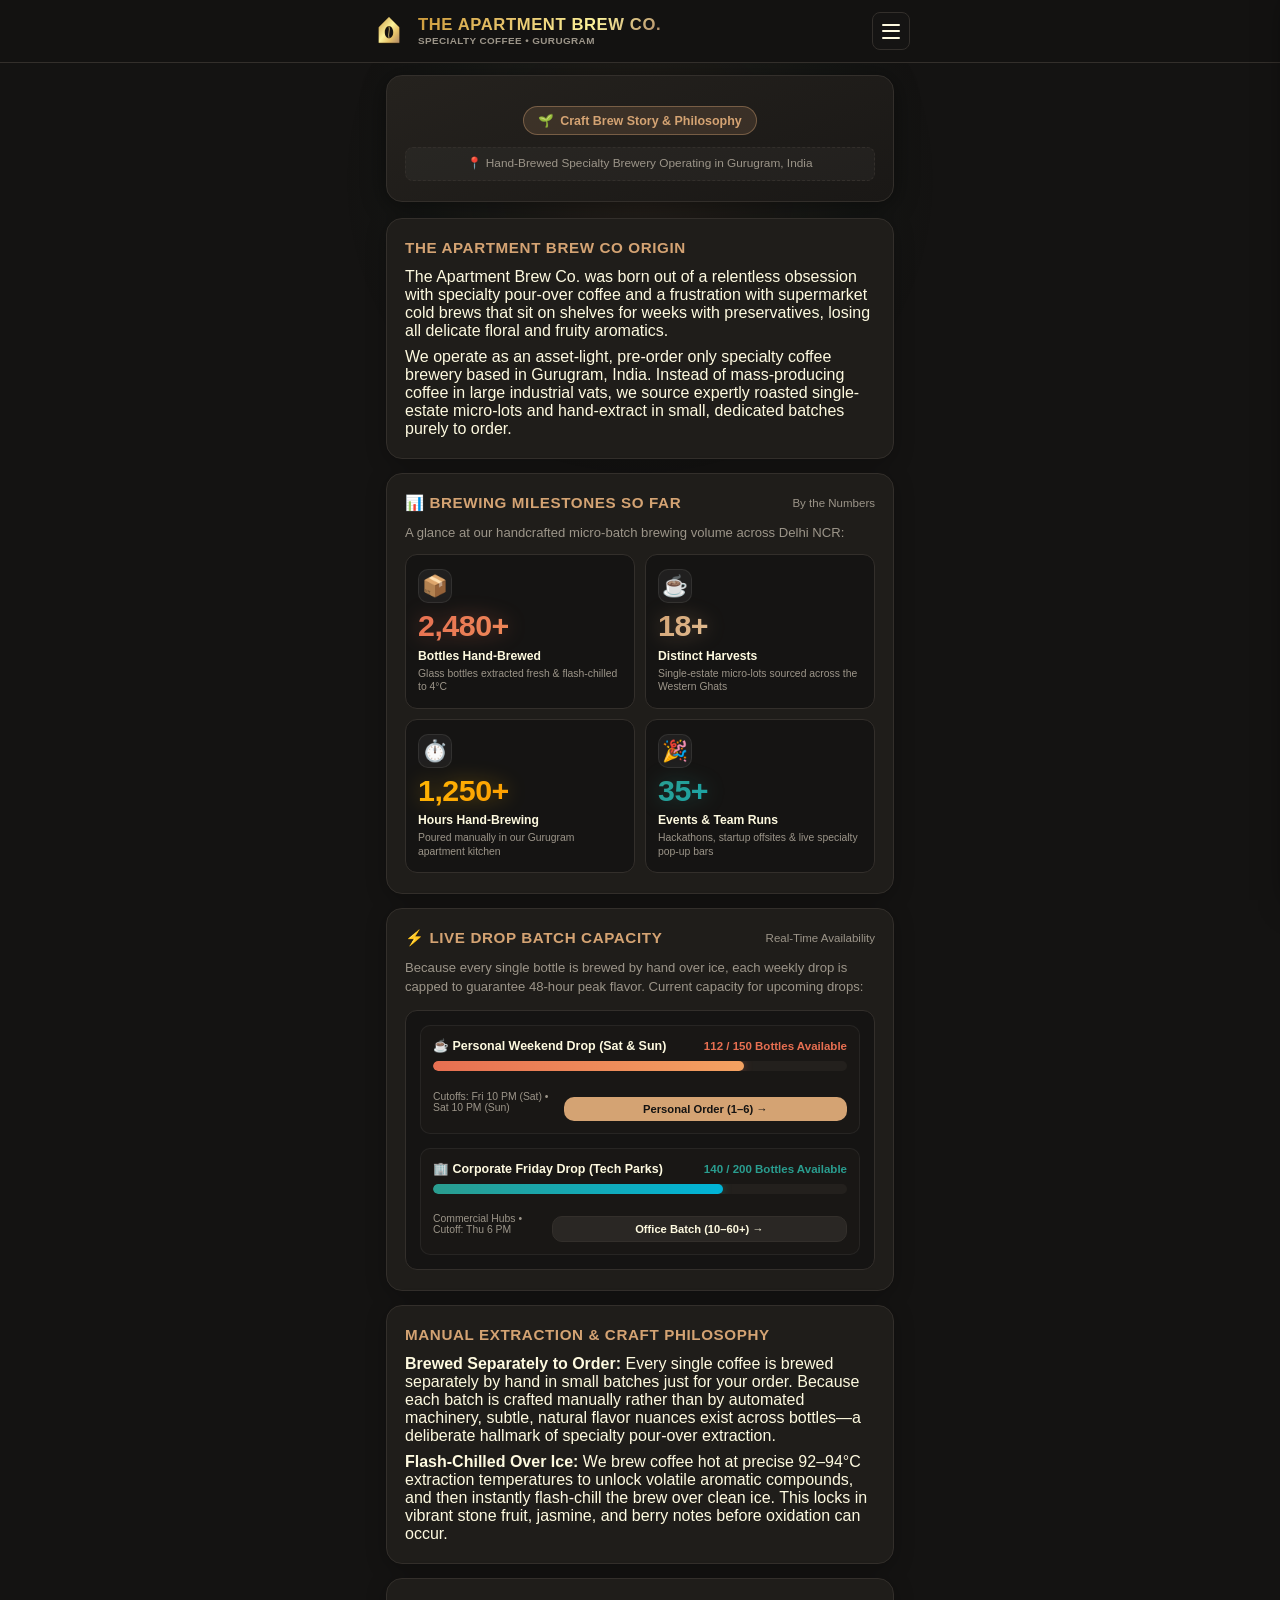
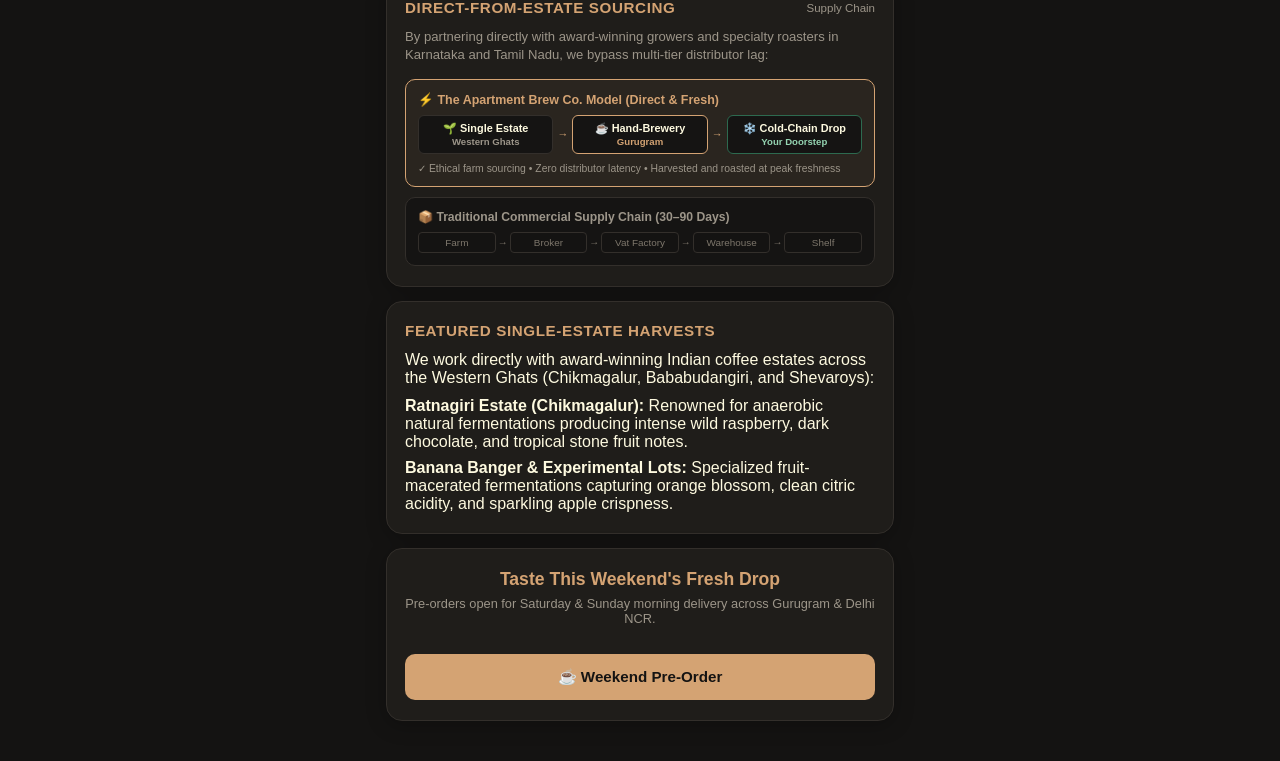
==== about.html @ b1d98b27 "improved navigation logo" ====
<!DOCTYPE html>
<html lang="en">
<head>
  <meta charset="UTF-8" />
  <meta http-equiv="Content-Type" content="text/html; charset=UTF-8" />
  <meta name="viewport" content="width=device-width, initial-scale=1.0, maximum-scale=1.0" />
  <title>The Apartment Brew Co. | Micro-Batch Flash-Chilled Specialty Coffee</title>
  <link rel="stylesheet" href="style.css" />
</head>
<head>
  <meta charset="UTF-8" />
  <meta http-equiv="Content-Type" content="text/html; charset=UTF-8" />
  <meta name="viewport" content="width=device-width, initial-scale=1.0, maximum-scale=1.0" />
  <title>The Apartment Brew Co. | Micro-Batch Flash-Chilled Specialty Coffee</title>
  <link rel="stylesheet" href="style.css" />

  <!-- Favicons & Mobile Touch Icons -->
  <link rel="icon" type="image/png" sizes="16x16" href="assets/favicon-16x16.png" />
  <link rel="apple-touch-icon" sizes="180x180" href="assets/apple-touch-icon-180x180.png" />
  <link rel="icon" type="image/png" sizes="192x192" href="assets/android-chrome-192x192.png" />

  <!-- Open Graph & Social Preview Tags -->
  <meta property="og:type" content="website" />
  <meta property="og:title" content="The Apartment Brew Co. | Micro-Batch Specialty Coffee" />
  <meta property="og:description" content="Micro-batch flash-chilled specialty coffee hand-brewed fresh to order in Gurugram." />
  <meta property="og:image" content="assets/tabc-social-banner-1500x500.png" />
  <meta name="twitter:card" content="summary_large_image" />
  <meta name="twitter:image" content="assets/tabc-social-banner-1500x500.png" />
</head>

<body data-page="INDEX">
  <!-- Sticky Top Header & Hamburger Navigation (Topmost Component) -->
  <header class="site-header-sticky">
  <div class="header-inner">
    <a href="/" class="nav-logo" aria-label="The Apartment Brew Co. Home">
      <div class="nav-logo-brand">
        <!-- Standalone Emblem SVG -->
        <img 
          src="assets/tabc-emblem-gold-transparent.svg" 
          alt="The Apartment Brew Co. Emblem" 
          class="nav-logo-icon" 
        />
        <!-- Crisp, High-Resolution DOM Typography -->
        <div class="nav-logo-titles">
          <span class="logo-text">The Apartment Brew Co.</span>
          <span class="logo-sub">Specialty Coffee &bull; Gurugram</span>
        </div>
      </div>
    </a>
    <button type="button" class="nav-hamburger-btn" id="navHamburgerBtn" aria-label="Toggle navigation menu" onclick="toggleNavDrawer()">
      <span class="hamburger-bar"></span>
      <span class="hamburger-bar"></span>
      <span class="hamburger-bar"></span>
    </button>
  </div>
</header>
      

  
  <!-- Navigation Drawer Backdrop & Overlay Menu -->
  <div class="nav-backdrop" id="navBackdrop" onclick="closeNavDrawer()"></div>
  <aside class="nav-drawer" id="navDrawer">
    <div class="drawer-header">
      <div style="display: flex; align-items: center; gap: 8px;">
        <img 
          src="assets/tabc-emblem-gold-transparent.svg" 
          alt="TABC Emblem" 
          style="width: 24px; height: 24px; object-fit: contain;" 
        />
        <span class="drawer-title">Navigation Menu</span>
      </div>
      <button type="button" class="drawer-close-btn" onclick="closeNavDrawer()" aria-label="Close menu">&times;</button>
    </div>
    <nav class="drawer-nav">
      <a href="/" class="drawer-link active" data-page-link="INDEX">Home</a>
      <a href="/orders" class="drawer-link" data-page-link="ORDERS">Order Batch</a>
      <a href="/flavor" class="drawer-link" data-page-link="FLAVOR">Flavor Matcher</a>
      <a href="/guide" class="drawer-link" data-page-link="GUIDE">Freshness Guide</a>
      <a href="/about" class="drawer-link" data-page-link="ABOUT">Story so far</a>
      <a href="/events" class="drawer-link" data-page-link="EVENTS">Event Runs</a>
      <a href="/track" class="drawer-link" data-page-link="TRACK">Inquiry/Order tracking</a>
    </nav>
    <div class="drawer-footer">
      <div class="drawer-footer-text">☕ Hand-Brewed Fresh to Order in Gurugram</div>
    </div>
  </aside>
  
  <div class="container">
    
    <!-- Branding Header -->
    <header class="header-card">
      <div class="drop-banner">
<span>🌱</span> Craft Brew Story &amp; Philosophy
      </div>
      <div class="geo-badge" style="margin-top: 12px;">
📍 Hand-Brewed Specialty Brewery Operating in Gurugram, India
      </div>
    </header>
  
    <!-- Story Content Sections -->
    <main class="story-content">
      <article class="section-card">
        <div class="section-title">
          <span>The Apartment Brew Co Origin</span>
        </div>
        <p class="story-p">
The Apartment Brew Co. was born out of a relentless obsession with specialty pour-over coffee and a frustration with supermarket cold brews that sit on shelves for weeks with preservatives, losing all delicate floral and fruity aromatics.
        </p>
        <p class="story-p" style="margin-top: 8px;">
We operate as an asset-light, pre-order only specialty coffee brewery based in Gurugram, India. Instead of mass-producing coffee in large industrial vats, we source expertly roasted single-estate micro-lots and hand-extract in small, dedicated batches purely to order.
        </p>
      </article>
  
      <!-- BIG BOLD BREWING STATS SHOWCASE -->
      <section class="section-card" style="margin-top: 14px;">
        <div class="section-title">
          <span>📊 Brewing Milestones So Far</span>
          <span class="section-subtitle">By the Numbers</span>
        </div>
        <p style="font-size: 0.82rem; color: var(--text-muted); margin-bottom: 12px; line-height: 1.4;">
          A glance at our handcrafted micro-batch brewing volume across Delhi NCR:
        </p>
        <div class="stats-showcase-grid">
          <!-- Stat 1: Total Bottles Brewed -->
          <div class="stat-showcase-card">
            <div class="stat-icon-badge">📦</div>
            <span class="stat-big-num grad-coral" id="statBottles">2,480+</span>
            <div class="stat-card-title">Bottles Hand-Brewed</div>
            <div class="stat-card-sub">Glass bottles extracted fresh &amp; flash-chilled to 4°C</div>
          </div>
          <!-- Stat 2: Different Coffees Brewed -->
          <div class="stat-showcase-card">
            <div class="stat-icon-badge">☕</div>
            <span class="stat-big-num grad-gold" id="statCoffees">18+</span>
            <div class="stat-card-title">Distinct Harvests</div>
            <div class="stat-card-sub">Single-estate micro-lots sourced across the Western Ghats</div>
          </div>
          <!-- Stat 3: Hours Spent Brewing in the Apartment -->
          <div class="stat-showcase-card">
            <div class="stat-icon-badge">⏱️</div>
            <span class="stat-big-num grad-amber" id="statHours">1,250+</span>
            <div class="stat-card-title">Hours Hand-Brewing</div>
            <div class="stat-card-sub">Poured manually in our Gurugram apartment kitchen</div>
          </div>
          <!-- Stat 4: Events Served -->
          <div class="stat-showcase-card">
            <div class="stat-icon-badge">🎉</div>
            <span class="stat-big-num grad-teal" id="statEvents">35+</span>
            <div class="stat-card-title">Events &amp; Team Runs</div>
            <div class="stat-card-sub">Hackathons, startup offsites &amp; live specialty pop-up bars</div>
          </div>
        </div>
      </section>
      <!-- LIVE CAPACITY DASHBOARD (Personal + Corporate) -->
      <section class="section-card" style="margin-top: 14px;">
        <div class="section-title">
          <span>⚡ Live Drop Batch Capacity</span>
          <span class="section-subtitle">Real-Time Availability</span>
        </div>
        <p style="font-size: 0.82rem; color: var(--text-muted); margin-bottom: 14px; line-height: 1.4;">
          Because every single bottle is brewed by hand over ice, each weekly drop is capped to guarantee 48-hour peak flavor. Current capacity for upcoming drops:
        </p>
        <div class="capacity-dashboard-card">
          <!-- Capacity Stream 1: Personal Weekend Drop -->
          <div class="capacity-stream-box">
            <div class="capacity-stream-header">
              <span>☕ Personal Weekend Drop (Sat &amp; Sun)</span>
              <span id="aboutB2cCapText" style="color: #e76f51; font-weight: 800; font-size: 0.72rem;">112 / 150 Bottles Available</span>
            </div>
            <div style="height: 10px; background: #23201d; border-radius: 5px; overflow: hidden; position: relative;">
              <div id="aboutB2cBar" style="height: 100%; width: 75%; background: linear-gradient(90deg, #e76f51 0%, #f4a261 100%); border-radius: 5px; box-shadow: 0 0 10px rgba(231, 111, 81, 0.4); transition: width 0.6s ease;"></div>
            </div>
            <div style="display: flex; justify-content: space-between; align-items: center; margin-top: 4px;">
              <span style="font-size: 0.65rem; color: var(--text-muted);">Cutoffs: Fri 10 PM (Sat) &bull; Sat 10 PM (Sun)</span>
              <a href="/personal" class="btn btn-pay" style="padding: 6px 10px; font-size: 0.7rem; text-decoration: none; display: inline-flex; align-items: center; gap: 4px;">
                <span>Personal Order (1–6) &rarr;</span>
              </a>
            </div>
          </div>
          <!-- Capacity Stream 2: Corporate Friday Drop -->
          <div class="capacity-stream-box">
            <div class="capacity-stream-header">
              <span>🏢 Corporate Friday Drop (Tech Parks)</span>
              <span id="aboutB2bCapText" style="color: #2a9d8f; font-weight: 800; font-size: 0.72rem;">140 / 200 Bottles Available</span>
            </div>
            <div style="height: 10px; background: #23201d; border-radius: 5px; overflow: hidden; position: relative;">
              <div id="aboutB2bBar" style="height: 100%; width: 70%; background: linear-gradient(90deg, #2a9d8f 0%, #00b4d8 100%); border-radius: 5px; box-shadow: 0 0 10px rgba(42, 157, 143, 0.4); transition: width 0.6s ease;"></div>
            </div>
            <div style="display: flex; justify-content: space-between; align-items: center; margin-top: 4px;">
              <span style="font-size: 0.65rem; color: var(--text-muted);">Commercial Hubs &bull; Cutoff: Thu 6 PM</span>
              <a href="/corporate" class="btn btn-secondary" style="padding: 6px 10px; font-size: 0.7rem; text-decoration: none; display: inline-flex; align-items: center; gap: 4px;">
                <span>Office Batch (10–60+) &rarr;</span>
              </a>
            </div>
          </div>
        </div>
      </section>
      <article class="section-card" style="margin-top: 14px;">
        <div class="section-title">
          <span>Manual Extraction &amp; Craft Philosophy</span>
        </div>
        <p class="story-p">
          <strong>Brewed Separately to Order:</strong> Every single coffee is brewed separately by hand in small batches just for your order. Because each batch is crafted manually rather than by automated machinery, subtle, natural flavor nuances exist across bottles—a deliberate hallmark of specialty pour-over extraction.
        </p>
        <p class="story-p" style="margin-top: 8px;">
<strong>Flash-Chilled Over Ice:</strong> We brew coffee hot at precise 92&ndash;94&deg;C extraction temperatures to unlock volatile aromatic compounds, and then instantly flash-chill the brew over clean ice. This locks in vibrant stone fruit, jasmine, and berry notes before oxidation can occur.
        </p>
      </article>
  
      <!-- FARM DIRECT VALUE &amp; SOURCING INFOGRAPHIC -->
      <section class="section-card" style="margin-top: 14px;">
        <div class="section-title">
          <span>Direct-from-Estate Sourcing</span>
          <span class="section-subtitle">Supply Chain</span>
        </div>
        <p style="font-size: 0.82rem; color: var(--text-muted); margin-bottom: 14px; line-height: 1.4;">
By partnering directly with award-winning growers and specialty roasters in Karnataka and Tamil Nadu, we bypass multi-tier distributor lag:
        </p>
        <!-- Visual Flow Comparison -->
        <div style="display: flex; flex-direction: column; gap: 10px;">
          <!-- Apartment Brew Co Direct Flow -->
          <div style="background: rgba(212, 163, 115, 0.06); border: 1.5px solid var(--accent); border-radius: 10px; padding: 12px;">
            <div style="font-size: 0.78rem; font-weight: 800; color: var(--accent); margin-bottom: 8px;">
⚡ The Apartment Brew Co. Model (Direct &amp; Fresh)
            </div>
            <div style="display: flex; align-items: center; justify-content: space-between; font-size: 0.68rem; font-weight: 700; color: var(--text); text-align: center;">
              <div style="background: var(--card-inner); border: 1px solid var(--card-border); padding: 6px 8px; border-radius: 6px; flex: 1;">
                🌱 Single Estate<br /><span style="color:var(--text-muted); font-size: 0.6rem;">Western Ghats</span>
              </div>
<div style="color: var(--accent); padding: 0 4px;">&rarr;</div>
              <div style="background: var(--card-inner); border: 1px solid var(--accent); padding: 6px 8px; border-radius: 6px; flex: 1;">
☕ Hand-Brewery<br /><span style="color:var(--accent); font-size: 0.6rem;">Gurugram</span>
              </div>
<div style="color: var(--accent); padding: 0 4px;">&rarr;</div>
              <div style="background: var(--card-inner); border: 1px solid var(--success); padding: 6px 8px; border-radius: 6px; flex: 1;">
                ❄️ Cold-Chain Drop<br /><span style="color:var(--success-light); font-size: 0.6rem;">Your Doorstep</span>
              </div>
            </div>
            <div style="font-size: 0.65rem; color: var(--text-muted); margin-top: 8px;">
✓ Ethical farm sourcing &bull; Zero distributor latency &bull; Harvested and roasted at peak freshness
            </div>
          </div>
          <!-- Traditional Commercial Flow -->
          <div style="background: var(--card-inner); border: 1px solid var(--card-border); border-radius: 10px; padding: 12px;">
            <div style="font-size: 0.76rem; font-weight: 700; color: var(--text-muted); margin-bottom: 8px;">
              📦 Traditional Commercial Supply Chain (30–90 Days)
            </div>
            <div style="display: flex; align-items: center; justify-content: space-between; font-size: 0.62rem; color: var(--text-dim); text-align: center;">
              <div style="background: #141312; border: 1px solid var(--card-border); padding: 4px; border-radius: 4px; flex: 1;">Farm</div>
<div style="padding: 0 2px;">&rarr;</div>
<div style="background: #141312; border: 1px solid var(--card-border); padding: 4px; border-radius: 4px; flex: 1;">Broker</div>
<div style="padding: 0 2px;">&rarr;</div>
              <div style="background: #141312; border: 1px solid var(--card-border); padding: 4px; border-radius: 4px; flex: 1;">Vat Factory</div>
<div style="padding: 0 2px;">&rarr;</div>
              <div style="background: #141312; border: 1px solid var(--card-border); padding: 4px; border-radius: 4px; flex: 1;">Warehouse</div>
<div style="padding: 0 2px;">&rarr;</div>
              <div style="background: #141312; border: 1px solid var(--card-border); padding: 4px; border-radius: 4px; flex: 1;">Shelf</div>
            </div>
          </div>
        </div>
      </section>
  
      <article class="section-card" style="margin-top: 14px;">
        <div class="section-title">
          <span>Featured Single-Estate Harvests</span>
        </div>
        <p class="story-p">
          We work directly with award-winning Indian coffee estates across the Western Ghats (Chikmagalur, Bababudangiri, and Shevaroys):
        </p>
        <div class="story-feature-list" style="margin-top: 10px;">
          <div class="feature-item">
            <strong>Ratnagiri Estate (Chikmagalur):</strong> Renowned for anaerobic natural fermentations producing intense wild raspberry, dark chocolate, and tropical stone fruit notes.
          </div>
          <div class="feature-item" style="margin-top: 8px;">
            <strong>Banana Banger &amp; Experimental Lots:</strong> Specialized fruit-macerated fermentations capturing orange blossom, clean citric acidity, and sparkling apple crispness.
          </div>
        </div>
      </article>
  
      <!-- CTA to Order -->
      <section class="section-card" style="margin-top: 14px; text-align: center;">
        <h3 style="font-size: 1.1rem; color: var(--accent); margin-bottom: 6px;">Taste This Weekend's Fresh Drop</h3>
        <p style="font-size: 0.8rem; color: var(--text-muted); margin-bottom: 14px;">Pre-orders open for Saturday &amp; Sunday morning delivery across Gurugram &amp; Delhi NCR.</p>
        <a href="/orders" class="btn btn-pay" style="text-decoration: none; display: inline-block;">
          <span>☕ Weekend Pre-Order</span>
        </a>
      </section>
    </main>
  
  </div>
  
  <script src="app.js"></script>
</body>
</html>
---- style.css ----
/* ==================================================================== */
/* THE APARTMENT BREW CO. — COMPREHENSIVE DESIGN SYSTEM & STYLESHEET    */
/* ==================================================================== */
  
:root {
  --bg: #141312;
  --bg-elevated: #1a1816;
  --card-bg: #1f1d1a;
  --card-inner: #151413;
  --card-border: #332f2b;
  --card-border-glow: rgba(212, 163, 115, 0.3);
  --accent: #d4a373;
  --accent-hover: #b08968;
  --accent-light: rgba(212, 163, 115, 0.15);
  --accent-glow: rgba(212, 163, 115, 0.4);
  --text: #fefae0;
  --text-muted: #9c9589;
  --text-dim: #7d766b;
  --whatsapp: #25d366;
  --whatsapp-hover: #1ebc57;
  --success: #2d6a4f;
  --success-light: #95d5b2;
  --error: #e63946;
  --error-light: #ff8fa3;
  --info-blue: #90e0ef;
  --badge-bg: rgba(144, 224, 239, 0.1);
  --gradient-gold: linear-gradient(135deg, #d4a373 0%, #faedcd 50%, #b08968 100%);
  --gradient-glow: radial-gradient(circle at 50% 0%, rgba(212, 163, 115, 0.18) 0%, transparent 70%);
}
  
* {
  box-sizing: border-box;
  margin: 0;
  padding: 0;
  font-family: -apple-system, BlinkMacSystemFont, "Segoe UI", Roboto, Oxygen, Ubuntu, Cantarell, sans-serif;
  -webkit-tap-highlight-color: transparent;
}
  
body {
  background-color: var(--bg);
  color: var(--text);
  padding: 0 0 40px 0;
  display: flex;
  flex-direction: column;
  align-items: center;
  min-height: 100vh;
  width: 100%;
  overflow-x: hidden;
  position: relative;
}
  
/* Subtle Animated Ambient Background Orbs */
body::before {
  content: '';
  position: fixed;
  top: -120px;
  left: 50%;
  transform: translateX(-50%);
  width: 600px;
  height: 600px;
  background: radial-gradient(circle, rgba(212, 163, 115, 0.09) 0%, rgba(45, 106, 79, 0.04) 50%, transparent 70%);
  border-radius: 50%;
  pointer-events: none;
  z-index: 0;
  animation: ambientFloat 14s ease-in-out infinite alternate;
}
  
@keyframes ambientFloat {
  0% { transform: translateX(-50%) translateY(0) scale(1); opacity: 0.8; }
  50% { transform: translateX(-45%) translateY(40px) scale(1.1); opacity: 1; }
  100% { transform: translateX(-55%) translateY(-20px) scale(0.95); opacity: 0.85; }
}
  
.container {
  width: 100%;
  max-width: 540px;
  margin: 0 auto;
  padding: 0 16px;
  display: flex;
  flex-direction: column;
  gap: 16px;
  position: relative;
  z-index: 1;
}
  
/* ==================================================================== */
/* Sticky Top Header & Animated Hamburger Navigation                   */
/* ==================================================================== */
  
.site-header-sticky {
  position: sticky;
  top: 0;
  left: 0;
  right: 0;
  width: 100%;
  background: rgba(20, 19, 18, 0.94);
  backdrop-filter: blur(16px);
  -webkit-backdrop-filter: blur(16px);
  border-bottom: 1px solid var(--card-border);
  z-index: 1000;
  padding: 12px 18px;
  margin-bottom: 12px;
  display: block;
}
  
.header-inner {
  max-width: 540px;
  margin: 0 auto;
  display: flex;
  align-items: center;
  justify-content: space-between;
  width: 100%;
}
  
.nav-logo {
  text-decoration: none;
  display: flex;
  flex-direction: column;
}
  
.logo-text {
  font-size: 1.08rem;
  font-weight: 800;
  color: var(--accent);
  letter-spacing: 0.6px;
  text-transform: uppercase;
}
  
.logo-sub {
  font-size: 0.64rem;
  color: var(--text-muted);
  letter-spacing: 0.2px;
}
  
.nav-hamburger-btn {
  background: var(--card-inner);
  border: 1px solid var(--card-border);
  border-radius: 8px;
  width: 38px;
  height: 38px;
  display: flex;
  flex-direction: column;
  align-items: center;
  justify-content: center;
  gap: 4.5px;
  cursor: pointer;
  padding: 0;
  transition: all 0.2s ease;
}
  
.nav-hamburger-btn:hover {
  border-color: var(--accent);
  background: rgba(212, 163, 115, 0.12);
  transform: scale(1.04);
}
  
.hamburger-bar {
  width: 18px;
  height: 2px;
  background-color: var(--text);
  border-radius: 2px;
  transition: transform 0.3s ease, opacity 0.2s ease;
}
  
.nav-hamburger-btn.is-open .hamburger-bar:nth-child(1) {
  transform: translateY(6.5px) rotate(45deg);
}
  
.nav-hamburger-btn.is-open .hamburger-bar:nth-child(2) {
  opacity: 0;
}
  
.nav-hamburger-btn.is-open .hamburger-bar:nth-child(3) {
  transform: translateY(-6.5px) rotate(-45deg);
}

/* Navigation Brand Container */
.nav-logo {
  text-decoration: none;
  display: flex;
  align-items: center;
}

.nav-logo-brand {
  display: flex;
  align-items: center;
  gap: 10px;
}

/* Standalone Emblem Icon */
.nav-logo-icon {
  width: 38px;
  height: 38px;
  object-fit: contain;
  flex-shrink: 0;
  transition: transform 0.2s ease;
}

.nav-logo:hover .nav-logo-icon {
  transform: scale(1.05);
}

/* Titles Wrapper */
.nav-logo-titles {
  display: flex;
  flex-direction: column;
  justify-content: center;
}

/* Brand Wordmark (Primary Title) */
.logo-text {
  font-family: var(--tabc-font-display, 'Syne', 'Montserrat', -apple-system, sans-serif);
  font-size: 1.04rem;
  font-weight: 800;
  letter-spacing: 0.6px;
  text-transform: uppercase;
  line-height: 1.15;
  /* Brushed Gold Metallic Text Gradient */
  background: linear-gradient(135deg, #cd9a3a 0%, #e5c068 35%, #fcf29b 70%, #b08968 100%);
  -webkit-background-clip: text;
  -webkit-text-fill-color: transparent;
}

/* Sub-Descriptor */
.logo-sub {
  font-family: var(--tabc-font-sans, 'Inter', -apple-system, sans-serif);
  font-size: 0.62rem;
  font-weight: 600;
  color: var(--text-muted, #9c9589);
  letter-spacing: 0.4px;
  text-transform: uppercase;
  line-height: 1.2;
}

  
/* Navigation Drawer & Backdrop */
.nav-backdrop {
  position: fixed;
  top: 0;
  left: 0;
  width: 100vw;
  height: 100vh;
  background: rgba(0, 0, 0, 0.7);
  backdrop-filter: blur(6px);
  -webkit-backdrop-filter: blur(6px);
  z-index: 1100;
  opacity: 0;
  visibility: hidden;
  transition: opacity 0.3s ease, visibility 0.3s ease;
}
  
.nav-backdrop.open {
  opacity: 1;
  visibility: visible;
}
  
.nav-drawer {
  position: fixed;
  top: 0;
  right: -320px;
  width: 300px;
  max-width: 85vw;
  height: 100vh;
  background: #191715;
  border-left: 1px solid var(--card-border);
  z-index: 1200;
  display: flex;
  flex-direction: column;
  justify-content: space-between;
  padding: 20px 16px;
  box-shadow: -6px 0 30px rgba(0, 0, 0, 0.75);
  transition: right 0.35s cubic-bezier(0.4, 0, 0.2, 1);
  overflow-y: auto;
}
  
.nav-drawer.open {
  right: 0;
}
  
.drawer-header {
  display: flex;
  align-items: center;
  justify-content: space-between;
  border-bottom: 1px solid var(--card-border);
  padding-bottom: 12px;
  margin-bottom: 14px;
}
  
.drawer-title {
  font-size: 0.86rem;
  font-weight: 800;
  color: var(--accent);
  text-transform: uppercase;
  letter-spacing: 0.6px;
}
  
.drawer-close-btn {
  background: transparent;
  border: none;
  color: var(--text-muted);
  font-size: 1.5rem;
  line-height: 1;
  cursor: pointer;
  padding: 0 4px;
  transition: color 0.2s ease;
}
  
.drawer-close-btn:hover {
  color: var(--text);
}
  
.drawer-nav {
  display: flex;
  flex-direction: column;
  gap: 8px;
  flex: 1;
}
  
.drawer-link {
  display: flex;
  align-items: center;
  gap: 10px;
  padding: 12px 14px;
  font-size: 0.86rem;
  font-weight: 600;
  color: #dfd8c8;
  text-decoration: none;
  background: var(--card-inner);
  border: 1px solid var(--card-border);
  border-radius: 8px;
  transition: all 0.2s ease;
}
  
.drawer-link:hover {
  border-color: var(--accent);
  color: var(--text);
  background: rgba(212, 163, 115, 0.08);
  transform: translateX(4px);
}
  
.drawer-link.active {
  background: rgba(212, 163, 115, 0.15);
  border-color: var(--accent);
  color: var(--accent);
  font-weight: 800;
  box-shadow: 0 2px 10px rgba(0, 0, 0, 0.3);
}
  
.drawer-footer {
  border-top: 1px solid var(--card-border);
  padding-top: 14px;
  margin-top: 14px;
  text-align: center;
}
  
.drawer-footer-text {
  font-size: 0.72rem;
  color: var(--text-muted);
  line-height: 1.35;
}
  
/* ==================================================================== */
/* Cards & Core Structure                                              */
/* ==================================================================== */
  
.header-card {
  background: linear-gradient(160deg, #25221e 0%, #1a1816 100%);
  border: 1px solid var(--card-border);
  border-radius: 16px;
  padding: 20px 18px;
  text-align: center;
  box-shadow: 0 4px 25px rgba(0,0,0,0.45);
  position: relative;
  overflow: hidden;
}
  
.section-card {
  background: var(--card-bg);
  border: 1px solid var(--card-border);
  border-radius: 16px;
  padding: 20px 18px;
  box-shadow: 0 4px 20px rgba(0,0,0,0.25);
  position: relative;
}
  
.section-title {
  font-size: 0.95rem;
  font-weight: 800;
  color: var(--accent);
  margin-bottom: 12px;
  text-transform: uppercase;
  letter-spacing: 0.6px;
  display: flex;
  justify-content: space-between;
  align-items: center;
}
  
.section-subtitle {
  font-size: 0.72rem;
  color: var(--text-muted);
  font-weight: 500;
  text-transform: none;
  letter-spacing: 0;
}
  
/* ==================================================================== */
/* HERO SECTION: Streamlined Clean Design                               */
/* ==================================================================== */
  
.hero-visual-card {
  background: linear-gradient(175deg, #28241f 0%, #181614 100%);
  border: 1px solid rgba(212, 163, 115, 0.28);
  border-radius: 18px;
  padding: 24px 18px 20px;
  text-align: center;
  box-shadow: 0 8px 32px rgba(0, 0, 0, 0.5), inset 0 1px 0 rgba(255, 255, 255, 0.08);
  position: relative;
  overflow: hidden;
}
  
.hero-visual-card::after {
  content: '';
  position: absolute;
  top: 0;
  left: 0;
  right: 0;
  height: 1px;
  background: linear-gradient(90deg, transparent, var(--accent), transparent);
}
  
.hero-tag-badge {
  display: inline-flex;
  align-items: center;
  gap: 6px;
  background: rgba(212, 163, 115, 0.12);
  border: 1px solid rgba(212, 163, 115, 0.35);
  color: var(--accent);
  font-size: 0.74rem;
  font-weight: 800;
  padding: 5px 12px;
  border-radius: 20px;
  text-transform: uppercase;
  letter-spacing: 0.6px;
  margin-bottom: 14px;
}
  
.hero-main-title {
  font-size: 1.55rem;
  font-weight: 900;
  line-height: 1.25;
  color: var(--text);
  margin-bottom: 10px;
  letter-spacing: -0.2px;
}
  
.hero-gradient-text {
  background-clip: text;
  background: var(--gradient-gold);
  -webkit-background-clip: text;
  -webkit-text-fill-color: transparent;
  display: inline-block;
}
  
.hero-lead-text {
  font-size: 0.85rem;
  color: #dfd8c8;
  line-height: 1.5;
  max-width: 440px;
  margin: 0 auto 18px;
}
  
/* Dual Primary CTA Cluster */
.hero-cta-cluster {
  display: flex;
  flex-direction: column;
  gap: 10px;
  width: 100%;
  margin-top: 6px;
}
  
.btn-hero-primary {
  background: var(--gradient-gold);
  color: #141312;
  font-size: 0.96rem;
  font-weight: 800;
  padding: 14px 18px;
  border-radius: 12px;
  text-decoration: none;
  display: flex;
  align-items: center;
  justify-content: center;
  gap: 8px;
  box-shadow: 0 4px 20px rgba(212, 163, 115, 0.35);
  transition: all 0.25s ease;
  border: none;
  cursor: pointer;
}
  
.btn-hero-primary:hover {
  transform: translateY(-2px);
  box-shadow: 0 6px 26px rgba(212, 163, 115, 0.5);
  filter: brightness(1.05);
}
  
.btn-hero-secondary {
  background: rgba(255, 255, 255, 0.05);
  color: var(--text);
  border: 1px solid var(--card-border);
  font-size: 0.88rem;
  font-weight: 700;
  padding: 12px 18px;
  border-radius: 12px;
  text-decoration: none;
  display: flex;
  align-items: center;
  justify-content: center;
  gap: 8px;
  transition: all 0.2s ease;
}
  
.btn-hero-secondary:hover {
  border-color: var(--accent);
  background: rgba(212, 163, 115, 0.08);
  color: var(--accent);
  transform: translateY(-1px);
}
  
/* Value Highlights Grid */
.hero-stats-row {
  display: grid;
  grid-template-columns: repeat(4, 1fr);
  gap: 6px;
  margin-top: 16px;
  padding-top: 14px;
  border-top: 1px dashed rgba(255, 255, 255, 0.08);
}
  
.stat-box {
  display: flex;
  flex-direction: column;
  align-items: center;
  text-align: center;
  padding: 6px 2px;
}
  
.stat-icon {
  font-size: 1.15rem;
  margin-bottom: 2px;
}
  
.stat-label {
  font-size: 0.65rem;
  font-weight: 700;
  color: var(--text-muted);
  line-height: 1.25;
}

/* ==================================================================== */
/* SENSORY EXTRACTION BOLD REDESIGN STYLES                              */
/* ==================================================================== */
.sensory-legend-bar {
  display: flex;
  justify-content: space-between;
  background: var(--card-inner);
  border: 1px solid var(--card-border);
  border-radius: 10px;
  padding: 10px 14px;
  margin-bottom: 14px;
  flex-wrap: wrap;
  gap: 8px;
}
.chart-legend-item {
  display: flex;
  align-items: center;
  gap: 6px;
  font-size: 0.72rem;
  color: var(--text-muted);
  font-weight: 600;
}

.legend-dot {
  width: 8px;
  height: 8px;
  border-radius: 50%;
}

.legend-dot.dot-flash {
  background: var(--accent);
  box-shadow: 0 0 6px var(--accent);
}

.legend-dot.dot-cold {
  background: #55504a;
}

.sensory-grid-cards {
  display: grid;
  grid-template-columns: 1fr 1fr;
  gap: 12px;
}

@media (max-width: 460px) {
  .sensory-grid-cards {
    grid-template-columns: 1fr;
  }
}

.sensory-stat-card {
  background: var(--card-inner);
  border: 1.5px solid var(--card-border);
  border-radius: 14px;
  padding: 16px 14px;
  display: flex;
  flex-direction: column;
  gap: 8px;
  position: relative;
  overflow: hidden;
  transition: all 0.25s ease;
}

.sensory-stat-card:hover {
  transform: translateY(-2px);
  box-shadow: 0 6px 20px rgba(0, 0, 0, 0.4);
}

.sensory-stat-card.card-aroma {
  border-color: rgba(246, 145, 179, 0.25);
  background: linear-gradient(170deg, rgba(246, 145, 179, 0.06) 0%, rgba(31, 29, 26, 0.95) 100%);
}
.sensory-stat-card.card-aroma:hover {
  border-color: #f691b3;
  box-shadow: 0 4px 20px rgba(246, 145, 179, 0.15);
}

.sensory-stat-card.card-acidity {
  border-color: rgba(244, 162, 97, 0.25);
  background: linear-gradient(170deg, rgba(244, 162, 97, 0.06) 0%, rgba(31, 29, 26, 0.95) 100%);
}
.sensory-stat-card.card-acidity:hover {
  border-color: #f4a261;
  box-shadow: 0 4px 20px rgba(244, 162, 97, 0.15);
}

.sensory-stat-card.card-sweetness {
  border-color: rgba(212, 163, 115, 0.25);
  background: linear-gradient(170deg, rgba(212, 163, 115, 0.06) 0%, rgba(31, 29, 26, 0.95) 100%);
}
.sensory-stat-card.card-sweetness:hover {
  border-color: #d4a373;
  box-shadow: 0 4px 20px rgba(212, 163, 115, 0.15);
}

.sensory-stat-card.card-clarity {
  border-color: rgba(144, 224, 239, 0.25);
  background: linear-gradient(170deg, rgba(144, 224, 239, 0.06) 0%, rgba(31, 29, 26, 0.95) 100%);
}
.sensory-stat-card.card-clarity:hover {
  border-color: #90e0ef;
  box-shadow: 0 4px 20px rgba(144, 224, 239, 0.15);
}

.stat-card-top {
  display: flex;
  justify-content: space-between;
  align-items: center;
}

.stat-icon-badge {
  font-size: 1.25rem;
  width: 34px;
  height: 34px;
  border-radius: 10px;
  background: rgba(255, 255, 255, 0.05);
  display: flex;
  align-items: center;
  justify-content: center;
  border: 1px solid rgba(255, 255, 255, 0.08);
}

.stat-huge-multiplier {
  font-size: 1.85rem;
  font-weight: 900;
  letter-spacing: -0.5px;
  line-height: 1;
}

.text-gradient-berry {
  background-clip: text;
  background: linear-gradient(135deg, #ff8fa3 0%, #f691b3 50%, #c97bb7 100%);
  -webkit-background-clip: text;
  -webkit-text-fill-color: transparent;
  filter: drop-shadow(0 0 8px rgba(246, 145, 179, 0.35));
}

.text-gradient-citrus {
  background-clip: text;
  background: linear-gradient(135deg, #ffd166 0%, #f4a261 60%, #e76f51 100%);
  -webkit-background-clip: text;
  -webkit-text-fill-color: transparent;
  filter: drop-shadow(0 0 8px rgba(244, 162, 97, 0.35));
}

.text-gradient-amber {
  background-clip: text;
  background: linear-gradient(135deg, #faedcd 0%, #d4a373 50%, #b08968 100%);
  -webkit-background-clip: text;
  -webkit-text-fill-color: transparent;
  filter: drop-shadow(0 0 8px rgba(212, 163, 115, 0.35));
}

.text-gradient-cyan {
  background-clip: text;
  background: linear-gradient(135deg, #caf0f8 0%, #90e0ef 50%, #00b4d8 100%);
  -webkit-background-clip: text;
  -webkit-text-fill-color: transparent;
  filter: drop-shadow(0 0 8px rgba(144, 224, 239, 0.35));
}

.stat-card-label {
  font-size: 0.86rem;
  font-weight: 800;
  color: var(--text);
  margin-top: 2px;
  line-height: 1.25;
}

.stat-card-desc {
  font-size: 0.7rem;
  color: var(--text-muted);
  line-height: 1.35;
  margin-bottom: 4px;
}

.stat-mini-bar-track {
  height: 12px;
  background: #141312;
  border: 1px solid rgba(255, 255, 255, 0.06);
  border-radius: 6px;
  overflow: hidden;
  display: flex;
  flex-direction: column;
  justify-content: center;
  padding: 0 2px;
}

.stat-bar-flash {
  height: 4px;
  border-radius: 2px;
  margin-bottom: 2px;
}

.bg-gradient-berry { background: linear-gradient(90deg, #ff8fa3, #f691b3); box-shadow: 0 0 6px rgba(246, 145, 179, 0.5); }
.bg-gradient-citrus { background: linear-gradient(90deg, #ffd166, #e76f51); box-shadow: 0 0 6px rgba(244, 162, 97, 0.5); }
.bg-gradient-amber { background: linear-gradient(90deg, #faedcd, #d4a373); box-shadow: 0 0 6px rgba(212, 163, 115, 0.5); }
.bg-gradient-cyan { background: linear-gradient(90deg, #caf0f8, #00b4d8); box-shadow: 0 0 6px rgba(144, 224, 239, 0.5); }

.stat-bar-cold {
  height: 3px;
  background: #44403c;
  border-radius: 2px;
}

.stat-comparison-note {
  display: flex;
  justify-content: space-between;
  font-size: 0.64rem;
  margin-top: 2px;
}

.note-flash {
  font-weight: 700;
  color: var(--text);
}

.note-cold {
  color: #7d766b;
}
/* ==================================================================== */
/* 48-HOUR FRESHNESS CURVE & TIMELINE STYLES                           */
/* ==================================================================== */

.freshness-graph-wrapper {
  background: var(--card-inner);
  border: 1px solid var(--card-border);
  border-radius: 12px;
  padding: 12px 8px;
  margin-bottom: 12px;
  overflow: hidden;
}

.freshness-curve-svg {
  width: 100%;
  height: auto;
  display: block;
}

.timeline-summary-grid {
  display: grid;
  grid-template-columns: repeat(3, 1fr);
  gap: 8px;
}

@media (max-width: 460px) {
  .timeline-summary-grid {
    grid-template-columns: 1fr;
  }
}

.timeline-point-card {
  background: var(--card-inner);
  border: 1px solid var(--card-border);
  border-radius: 10px;
  padding: 10px 12px;
  display: flex;
  flex-direction: column;
  gap: 4px;
}

.tp-time {
  font-size: 0.68rem;
  font-weight: 800;
  color: var(--accent);
  text-transform: uppercase;
}

.tp-title {
  font-size: 0.78rem;
  font-weight: 700;
  color: var(--text);
}

.tp-desc {
  font-size: 0.68rem;
  color: var(--text-muted);
  line-height: 1.35;
}
  
/* ==================================================================== */
/* INTERACTIVE CRAFT BREW VISUALIZER (3-STEP EXTRACTION FLOW)           */
/* ==================================================================== */
  
.craft-flow-grid {
  display: grid;
  grid-template-columns: 1fr;
  gap: 10px;
  margin-top: 12px;
}
  
.craft-flow-step {
  background: var(--card-inner);
  border: 1px solid var(--card-border);
  border-radius: 12px;
  padding: 14px;
  display: flex;
  flex-direction: column;
  gap: 8px;
  transition: all 0.25s ease;
  position: relative;
  overflow: hidden;
}
  
.craft-flow-step:hover {
  border-color: var(--accent);
  transform: translateY(-2px);
  background: rgba(212, 163, 115, 0.04);
}
  
.flow-step-header {
  display: flex;
  align-items: center;
  gap: 8px;
}
  
.flow-step-num {
  width: 26px;
  height: 26px;
  border-radius: 50%;
  background: rgba(212, 163, 115, 0.15);
  color: var(--accent);
  font-size: 0.76rem;
  font-weight: 800;
  display: flex;
  align-items: center;
  justify-content: center;
  border: 1px solid var(--accent);
}
  
.flow-step-title {
  font-size: 0.84rem;
  font-weight: 800;
  color: var(--text);
}
  
.flow-step-desc {
  font-size: 0.76rem;
  color: var(--text-muted);
  line-height: 1.4;
}
  
.flow-step-tag {
  font-size: 0.66rem;
  color: var(--accent);
  font-weight: 700;
  display: inline-flex;
  align-items: center;
  gap: 4px;
  margin-top: auto;
}
  
/* ==================================================================== */
/* ==================================================================== */
/* ==================================================================== */
/* VISUAL ACTIVE HARVESTS CARDS & EXPANDABLE ACCORDION SYSTEM          */
/* ==================================================================== */
.harvest-preview-card {
  background: var(--card-inner);
  border: 1.5px solid var(--card-border);
  border-radius: 14px;
  padding: 16px;
  display: flex;
  flex-direction: column;
  gap: 0;
  transition: all 0.25s ease;
  text-decoration: none;
  color: inherit;
  margin-top: 10px;
  cursor: pointer;
  position: relative;
}

.harvest-preview-card:hover {
  border-color: var(--accent);
  transform: translateY(-2px);
  box-shadow: 0 4px 18px rgba(0, 0, 0, 0.35);
  background: rgba(212, 163, 115, 0.04);
}

.harvest-preview-card.active {
  border-color: var(--accent);
  background: rgba(212, 163, 115, 0.08);
  box-shadow: 0 4px 20px rgba(212, 163, 115, 0.2);
}

.harvest-card-top {
  display: flex;
  justify-content: space-between;
  align-items: flex-start;
  gap: 12px;
}

.harvest-info-wrap {
  display: flex;
  flex-direction: column;
  gap: 2px;
  flex: 1;
}

.harvest-title {
  font-size: 1.05rem;
  font-weight: 900;
  color: var(--text);
  letter-spacing: 0.3px;
}

.harvest-origin {
  font-size: 0.7rem;
  color: var(--accent);
  font-weight: 700;
  margin-top: 1px;
}

.harvest-notes {
  font-size: 0.74rem;
  color: var(--text-muted);
  line-height: 1.35;
  margin-top: 4px;
}

.harvest-top-right {
  display: flex;
  flex-direction: column;
  align-items: flex-end;
  gap: 8px;
}

.harvest-tag {
  font-size: 0.68rem;
  font-weight: 700;
  background: rgba(212, 163, 115, 0.15);
  color: var(--accent);
  border: 1px solid var(--accent);
  padding: 3px 8px;
  border-radius: 12px;
  white-space: nowrap;
}

.harvest-tag.tag-ratnagiri {
  background: rgba(231, 111, 81, 0.15);
  border-color: #e76f51;
  color: #e76f51;
}

.harvest-tag.tag-banana {
  background: rgba(42, 157, 143, 0.15);
  border-color: #2a9d8f;
  color: #2a9d8f;
}

.harvest-tag.tag-mix {
  background: rgba(212, 163, 115, 0.15);
  border-color: var(--accent);
  color: var(--accent);
}

.harvest-radio-dot {
  width: 18px;
  height: 18px;
  border-radius: 50%;
  border: 2px solid var(--card-border);
  background: #141312;
  position: relative;
  transition: all 0.2s ease;
}

.harvest-preview-card.active .harvest-radio-dot {
  border-color: var(--accent);
  background: var(--accent);
  box-shadow: 0 0 8px rgba(212, 163, 115, 0.6);
}

.harvest-preview-card.active .harvest-radio-dot::after {
  content: '';
  position: absolute;
  top: 4px;
  left: 4px;
  width: 6px;
  height: 6px;
  border-radius: 50%;
  background: #141312;
}

/* Accordion Expansion */
.harvest-expanded-content {
  display: none;
  margin-top: 14px;
  padding-top: 12px;
  border-top: 1px dashed rgba(255, 255, 255, 0.08);
  animation: fadeIn 0.3s ease;
}

.harvest-preview-card.active .harvest-expanded-content {
  display: block;
}

/* Mix & Match Split Details */
.mix-split-box {
  background: var(--card-inner);
  border: 1px solid rgba(212, 163, 115, 0.25);
  border-radius: 10px;
  padding: 12px;
}

.mix-split-desc {
  font-size: 0.78rem;
  color: #dfd8c8;
  line-height: 1.4;
}

.mix-badges-row {
  display: flex;
  flex-wrap: wrap;
  gap: 6px;
  margin-top: 10px;
}

.mix-badge {
  font-size: 0.68rem;
  font-weight: 600;
  color: var(--accent);
  background: rgba(212, 163, 115, 0.12);
  border: 1px solid rgba(212, 163, 115, 0.3);
  padding: 3px 8px;
  border-radius: 6px;
}
  
/* ==================================================================== */
/* VISUAL COMPARISON CARDS                                              */
/* ==================================================================== */
  
.comparison-cards-grid {
  display: grid;
  grid-template-columns: 1fr;
  gap: 12px;
  margin-top: 12px;
}
  
.comp-card {
  background: var(--card-inner);
  border: 1px solid var(--card-border);
  border-radius: 14px;
  padding: 16px;
  display: flex;
  flex-direction: column;
  gap: 8px;
}
  
.comp-card.highlighted-comp {
  border: 1.5px solid var(--accent);
  background: rgba(212, 163, 115, 0.06);
  box-shadow: 0 0 20px rgba(212, 163, 115, 0.15);
  position: relative;
}
  
.comp-badge-top {
  position: absolute;
  top: -10px;
  right: 14px;
  background: var(--accent);
  color: #141312;
  font-size: 0.65rem;
  font-weight: 800;
  padding: 3px 8px;
  border-radius: 10px;
  text-transform: uppercase;
}
  
.comp-card-header {
  font-size: 0.92rem;
  font-weight: 800;
  color: var(--text);
  display: flex;
  align-items: center;
  gap: 6px;
}
  
.comp-points-list {
  display: flex;
  flex-direction: column;
  gap: 6px;
  margin-top: 4px;
}
  
.comp-point-item {
  display: flex;
  align-items: flex-start;
  gap: 8px;
  font-size: 0.78rem;
  color: var(--text-muted);
  line-height: 1.35;
}
  
.comp-point-item.positive {
  color: #fefae0;
}
  
.comp-point-item.positive span.icon {
  color: var(--success-light);
  font-weight: 800;
}
  
.comp-point-item.negative span.icon {
  color: var(--error-light);
}
  
/* ==================================================================== */
/* COMMUNITY REVIEWS / SOCIAL PROOF                                     */
/* ==================================================================== */
  
.review-grid {
  display: grid;
  grid-template-columns: 1fr;
  gap: 10px;
  margin-top: 12px;
}
  
.review-card {
  background: var(--card-inner);
  border: 1px solid var(--card-border);
  border-radius: 12px;
  padding: 14px;
  display: flex;
  flex-direction: column;
  gap: 6px;
}
  
.review-stars {
  color: #f4a261;
  font-size: 0.8rem;
  letter-spacing: 1px;
}
  
.review-quote {
  font-size: 0.8rem;
  color: #dfd8c8;
  line-height: 1.45;
  font-style: italic;
}
  
.review-author {
  font-size: 0.72rem;
  color: var(--text-muted);
  display: flex;
  justify-content: space-between;
  margin-top: 4px;
}
  
.review-author strong {
  color: var(--accent);
}
  
/* Live Drop & Scarcity Elements */
.drop-banner {
  display: inline-flex;
  align-items: center;
  gap: 6px;
  background: var(--accent-light);
  border: 1px solid rgba(212, 163, 115, 0.4);
  color: var(--accent);
  font-size: 0.78rem;
  padding: 6px 14px;
  border-radius: 20px;
  margin-top: 10px;
  font-weight: 700;
}
  
.countdown-timer {
  display: block;
  font-size: 0.76rem;
  color: var(--info-blue);
  margin-top: 6px;
  font-weight: 600;
}
  
.scarcity-bar-container {
  margin-top: 12px;
  background: rgba(255,255,255,0.04);
  border: 1px solid var(--card-border);
  border-radius: 10px;
  padding: 10px 14px;
  text-align: left;
}
  
.scarcity-label {
  font-size: 0.74rem;
  color: var(--text-muted);
  display: flex;
  justify-content: space-between;
  margin-bottom: 6px;
  font-weight: 600;
}
  
.scarcity-progress-track {
  height: 6px;
  background: #2a2724;
  border-radius: 3px;
  overflow: hidden;
}
  
.scarcity-progress-fill {
  height: 100%;
  width: 100%;
  background: linear-gradient(90deg, var(--accent), #e76f51);
  transform-origin: left;
  will-change: transform;
  transform: scaleX(0);
  border-radius: 3px;
  transition: transform 0.4s ease;
}
  
.geo-badge {
  display: block;
  background: rgba(255, 255, 255, 0.03);
  border: 1px dashed var(--card-border);
  color: var(--text-muted);
  font-size: 0.74rem;
  padding: 8px 12px;
  border-radius: 8px;
  margin-top: 10px;
  line-height: 1.35;
}
  
.craft-badge {
  display: inline-flex;
  align-items: center;
  justify-content: center;
  gap: 6px;
  background: rgba(212, 163, 115, 0.12);
  border: 1px solid rgba(212, 163, 115, 0.35);
  color: var(--accent);
  font-size: 0.74rem;
  font-weight: 600;
  padding: 6px 12px;
  border-radius: 20px;
  margin-top: 10px;
  text-align: center;
  line-height: 1.35;
}
  
/* ==================================================================== */
/* STREAMLINED ORDERING & SERVICES HUB STYLES                          */
/* ==================================================================== */

.streamlined-hub-grid {
  display: grid;
  grid-template-columns: 1fr 1fr;
  gap: 10px;
  margin-bottom: 12px;
}

@media (max-width: 460px) {
  .streamlined-hub-grid {
    grid-template-columns: 1fr;
  }
}

.streamlined-hub-card {
  background: var(--card-inner);
  border: 1.5px solid var(--card-border);
  border-radius: 12px;
  padding: 14px;
  text-decoration: none;
  color: inherit;
  display: flex;
  flex-direction: column;
  justify-content: space-between;
  gap: 10px;
  transition: all 0.25s ease;
}

.streamlined-hub-card:hover {
  border-color: var(--accent);
  background: rgba(212, 163, 115, 0.06);
  transform: translateY(-2px);
}

.sh-card-header {
  display: flex;
  align-items: center;
  gap: 8px;
}

.sh-icon {
  font-size: 1.1rem;
}

.sh-title {
  font-size: 0.84rem;
  font-weight: 800;
  color: var(--text);
}

.sh-desc {
  font-size: 0.72rem;
  color: var(--text-muted);
  line-height: 1.35;
}

.sh-cta {
  font-size: 0.76rem;
  font-weight: 800;
  color: var(--accent);
  display: inline-flex;
  align-items: center;
  gap: 4px;
  margin-top: auto;
}

.streamlined-sub-links {
  display: flex;
  flex-direction: column;
  gap: 8px;
  margin-top: 4px;
}

.sub-link-pill {
  background: rgba(255, 255, 255, 0.03);
  border: 1px dashed var(--card-border);
  border-radius: 8px;
  padding: 10px 14px;
  color: var(--text-muted);
  font-size: 0.76rem;
  font-weight: 600;
  text-decoration: none;
  text-align: center;
  transition: all 0.2s ease;
}

.sub-link-pill:hover {
  border-color: var(--accent);
  color: var(--accent);
  background: rgba(212, 163, 115, 0.06);
}

/* ==================================================================== */
/* WIZARD, LOTS, PACKS & FORMS STYLES (Retained for other pages)        */
/* ==================================================================== */
  
.wizard-progress-bar {
  display: flex;
  align-items: center;
  justify-content: space-between;
  background: var(--card-inner);
  border: 1px solid var(--card-border);
  border-radius: 12px;
  padding: 10px 6px;
  width: 100%;
  box-sizing: border-box;
  margin-bottom: 16px;
}
  
.wizard-step-node {
  display: flex;
  flex-direction: column;
  align-items: center;
  gap: 4px;
  cursor: pointer;
  z-index: 2;
  flex: 1 1 0;
  text-align: center;
}
  
.node-circle {
  width: 22px;
  height: 22px;
  min-width: 22px;
  border-radius: 50%;
  background: #2a2724;
  color: var(--text-muted);
  border: 2px solid var(--card-border);
  display: flex;
  align-items: center;
  justify-content: center;
  font-size: 0.7rem;
  font-weight: 800;
  transition: all 0.3s ease;
}
  
.node-label {
  font-size: 0.62rem;
  font-weight: 600;
  color: var(--text-muted);
  text-transform: uppercase;
  letter-spacing: 0.3px;
  transition: color 0.3s ease;
  white-space: nowrap;
}
  
.wizard-node-line {
  flex: 0.5 1 0;
  min-width: 4px;
  height: 2px;
  background: #2a2724;
  margin: 0 2px 14px;
  transition: background 0.3s ease;
}
  
.wizard-step-node.node-active .node-circle {
  background: var(--accent);
  color: #141312;
  border-color: #ffffff;
  box-shadow: 0 0 10px rgba(212, 163, 115, 0.6);
}
  
.wizard-step-node.node-active .node-label {
  color: var(--accent);
  font-weight: 800;
}
  
.wizard-step-node.node-completed .node-circle {
  background: var(--success);
  border-color: var(--success-light);
  color: #ffffff;
}
  
.wizard-step-node.node-completed .node-label {
  color: var(--success-light);
}
  
.wizard-node-line.line-completed {
  background: var(--success);
}
  
.wizard-nav-btns {
  display: flex;
  gap: 10px;
  margin-top: 18px;
}
  
.wizard-nav-btns .btn-secondary {
  flex: 1;
  background: transparent;
  border: 1px solid var(--card-border);
  color: var(--text-muted);
  font-size: 0.84rem;
  font-weight: 600;
  padding: 12px;
  border-radius: 8px;
  cursor: pointer;
  transition: all 0.2s ease;
}
  
.wizard-nav-btns .btn-secondary:hover {
  border-color: var(--text-muted);
  color: var(--text);
}
  
.wizard-nav-btns .btn-pay {
  flex: 2;
  margin-top: 0;
}
  
/* Coffee Lot Grid & Cards */
.lot-grid {
  display: flex;
  flex-direction: column;
  gap: 10px;
  margin-bottom: 16px;
  width: 100%;
}
  
.lot-card {
  background: var(--card-inner);
  border: 1.5px solid var(--card-border);
  border-radius: 12px;
  padding: 14px;
  cursor: pointer;
  transition: all 0.2s ease;
  position: relative;
  width: 100%;
  box-sizing: border-box;
}
  
.lot-card:hover {
  border-color: rgba(212, 163, 115, 0.5);
  transform: translateY(-1px);
}
  
.lot-card.active {
  border-color: var(--accent);
  background: rgba(212, 163, 115, 0.08);
  box-shadow: 0 2px 12px rgba(212, 163, 115, 0.15);
}
  
.lot-header {
  display: flex;
  justify-content: space-between;
  align-items: center;
  margin-bottom: 6px;
}
  
.lot-name {
  font-size: 0.9rem;
  font-weight: 700;
  color: var(--text);
}
  
.lot-tag {
  font-size: 0.68rem;
  padding: 2px 8px;
  border-radius: 12px;
  background: #2a2724;
  color: var(--accent);
  font-weight: 600;
  border: 1px solid var(--card-border);
}
  
.lot-notes {
  font-size: 0.78rem;
  color: #dfd8c8;
  margin-bottom: 6px;
}
  
.flavor-pills {
  display: flex;
  flex-wrap: wrap;
  gap: 4px;
  margin-top: 4px;
}
  
.flavor-pill {
  font-size: 0.65rem;
  padding: 2px 6px;
  border-radius: 4px;
  background: rgba(255,255,255,0.06);
  color: var(--text-muted);
}
  
.sensory-meters {
  display: grid;
  grid-template-columns: 1fr 1fr;
  gap: 10px;
  margin-top: 8px;
  padding-top: 8px;
  border-top: 1px dashed #262320;
  font-size: 0.68rem;
  color: var(--text-muted);
}
  
.meter-row {
  display: flex;
  align-items: center;
  justify-content: space-between;
  gap: 6px;
}
  
.meter-bar {
  flex: 1;
  height: 4px;
  background: #2a2724;
  border-radius: 2px;
  overflow: hidden;
}
  
.meter-fill {
  height: 100%;
  background: var(--accent);
  transform-origin: left;
  will-change: transform;
  transition: transform 0.3s ease;
}
  
/* Pack Selection Grids */
.pack-grid {
  display: grid;
  grid-template-columns: 1fr 1fr;
  gap: 8px;
  margin-bottom: 14px;
  width: 100%;
}
  
.pack-option {
  background: var(--card-inner);
  border: 1.5px solid var(--card-border);
  border-radius: 10px;
  padding: 12px 10px;
  cursor: pointer;
  text-align: center;
  transition: all 0.2s ease;
  position: relative;
}
  
.pack-option:hover {
  border-color: rgba(212, 163, 115, 0.5);
  transform: translateY(-1px);
}
  
.pack-option.active {
  border-color: var(--accent);
  background: rgba(212, 163, 115, 0.12);
  box-shadow: 0 2px 10px rgba(212, 163, 115, 0.2);
}
  
.pack-badge {
  position: absolute;
  top: -8px;
  right: 8px;
  background: var(--accent);
  color: #141312;
  font-size: 0.62rem;
  font-weight: 800;
  padding: 2px 6px;
  border-radius: 10px;
  text-transform: uppercase;
}
  
.pack-name {
  font-size: 0.82rem;
  font-weight: 700;
}
  
.pack-price {
  font-size: 1.05rem;
  font-weight: 800;
  color: var(--accent);
  margin: 4px 0 2px;
}
  
.pack-desc {
  font-size: 0.7rem;
  color: var(--text-muted);
}
  
.pack-option.pack-disabled {
  opacity: 0.45;
  cursor: not-allowed !important;
  border-color: #383430 !important;
  background: rgba(255, 255, 255, 0.02) !important;
}
  
.pack-disabled-badge {
  position: absolute;
  top: -8px;
  right: 8px;
  background: #e63946;
  color: #ffffff;
  font-size: 0.6rem;
  font-weight: 800;
  padding: 2px 6px;
  border-radius: 10px;
  text-transform: uppercase;
}
  
/* Custom Splitter Card */
.custom-splitter-card {
  background: rgba(212, 163, 115, 0.06);
  border: 1.5px dashed var(--accent);
  border-radius: 12px;
  padding: 14px;
  margin-top: 12px;
  animation: fadeIn 0.3s ease;
  width: 100%;
}
  
@keyframes fadeIn {
  from { opacity: 0; transform: translateY(-4px); }
  to { opacity: 1; transform: translateY(0); }
}
  
.splitter-header {
  display: flex;
  justify-content: space-between;
  align-items: center;
  margin-bottom: 12px;
  padding-bottom: 8px;
  border-bottom: 1px solid rgba(212, 163, 115, 0.2);
}
  
.splitter-title {
  font-size: 0.82rem;
  font-weight: 700;
  color: var(--accent);
}
  
.splitter-tally {
  font-size: 0.74rem;
  color: var(--text-muted);
}
  
.splitter-tally strong {
  color: var(--text);
}
  
.splitter-controls {
  display: flex;
  flex-direction: column;
  gap: 10px;
}
  
.splitter-row {
  display: flex;
  justify-content: space-between;
  align-items: center;
  background: var(--card-inner);
  border: 1px solid var(--card-border);
  border-radius: 8px;
  padding: 8px 12px;
}
  
.splitter-lot-info {
  display: flex;
  flex-direction: column;
  gap: 2px;
}
  
.splitter-lot-name {
  font-size: 0.82rem;
  font-weight: 700;
  color: var(--text);
}
  
.splitter-lot-sub {
  font-size: 0.68rem;
  color: var(--text-muted);
}
  
.qty-stepper {
  display: flex;
  align-items: center;
  gap: 8px;
  background: #141312;
  border: 1px solid var(--card-border);
  border-radius: 6px;
  padding: 2px 4px;
}
  
.stepper-btn {
  background: #2a2724;
  color: var(--text);
  border: 1px solid var(--card-border);
  border-radius: 4px;
  width: 26px;
  height: 26px;
  font-size: 0.95rem;
  font-weight: 700;
  cursor: pointer;
  display: flex;
  align-items: center;
  justify-content: center;
  transition: all 0.15s ease;
}
  
.stepper-btn:hover {
  background: var(--accent);
  color: #141312;
  border-color: var(--accent);
}
  
.stepper-val {
  font-size: 0.88rem;
  font-weight: 800;
  color: var(--accent);
  min-width: 18px;
  text-align: center;
}
  
.splitter-ratio-bar {
  display: flex;
  height: 6px;
  border-radius: 3px;
  overflow: hidden;
  margin-top: 12px;
  background: #2a2724;
}
  
.ratio-segment {
  height: 100%;
  transition: width 0.3s ease;
}
  
.ratio-ratnagiri { background: #e76f51; }
.ratio-thogarihunkal { background: #2a9d8f; }
  
/* Pricing & Summary */
.summary-box {
  background: var(--card-inner);
  border: 1px dashed var(--card-border);
  border-radius: 10px;
  padding: 14px;
  margin-top: 10px;
  display: flex;
  flex-direction: column;
}
  
.summary-breakdown {
  display: flex;
  flex-direction: column;
  gap: 6px;
  border-bottom: 1px dashed #262320;
  padding-bottom: 8px;
  margin-bottom: 8px;
}
  
.summary-line {
  display: flex;
  justify-content: space-between;
  font-size: 0.8rem;
  color: var(--text-muted);
}
  
.summary-discount {
  color: var(--success-light);
  font-weight: 700;
}
  
.summary-total-line {
  display: flex;
  justify-content: space-between;
  align-items: center;
  width: 100%;
}
  
.summary-total {
  font-size: 1.3rem;
  font-weight: 800;
  color: var(--accent);
}
  
/* Coupon Box */
.coupon-input-group {
  display: flex;
  align-items: stretch;
  gap: 8px;
}
  
.coupon-input-group input {
  flex: 1;
  background: #141312;
  border: 1px solid var(--card-border);
  border-radius: 8px;
  padding: 11px 12px;
  color: var(--text);
  font-size: 0.9rem;
  outline: none;
  text-transform: uppercase;
  letter-spacing: 0.5px;
  font-weight: 600;
}
  
.coupon-input-group input:focus {
  border-color: var(--accent);
}
  
.btn-coupon {
  background: var(--accent);
  color: #141312;
  border: none;
  border-radius: 8px;
  padding: 0 18px;
  font-size: 0.85rem;
  font-weight: 700;
  cursor: pointer;
  transition: opacity 0.2s ease;
}
  
.btn-coupon:hover { opacity: 0.9; }
  
.btn-coupon-remove {
  background: rgba(230, 57, 70, 0.15);
  color: var(--error-light);
  border: 1px solid var(--error);
  border-radius: 8px;
  padding: 0 14px;
  font-size: 0.8rem;
  font-weight: 700;
  cursor: pointer;
}
  
.coupon-status {
  font-size: 0.75rem;
  margin-top: 6px;
  font-weight: 600;
}
  
.coupon-status.coupon-valid { color: var(--success-light); }
.coupon-status.coupon-invalid { color: var(--error-light); }
  
/* Forms & Inputs */
.form-group {
  margin-bottom: 12px;
  display: flex;
  flex-direction: column;
  gap: 4px;
}
  
label {
  font-size: 0.76rem;
  color: var(--text-muted);
  font-weight: 600;
}
  
input, select, textarea {
  background: #141312;
  border: 1px solid var(--card-border);
  border-radius: 8px;
  padding: 11px 12px;
  color: var(--text);
  font-size: 0.9rem;
  outline: none;
  transition: border-color 0.2s ease;
}
  
input:focus, select:focus, textarea:focus {
  border-color: var(--accent);
}
  
.input-valid { border-color: var(--success) !important; }
.input-invalid { border-color: var(--error) !important; }
  
.field-error {
  color: var(--error-light);
  font-size: 0.72rem;
  display: none;
  margin-top: 2px;
}
  
.pin-status {
  font-size: 0.75rem;
  margin-top: 3px;
  font-weight: 600;
}
  
.pin-valid { color: var(--success-light); }
.pin-invalid { color: var(--error-light); }
  
/* Action Buttons */
.btn {
  width: 100%;
  padding: 14px;
  border-radius: 10px;
  font-size: 0.95rem;
  font-weight: 700;
  cursor: pointer;
  border: none;
  display: flex;
  align-items: center;
  justify-content: center;
  gap: 8px;
  text-decoration: none;
  transition: opacity 0.2s ease, transform 0.1s ease;
}
  
.btn:hover { opacity: 0.92; }
.btn:active { transform: scale(0.99); }
  
.btn-pay {
  background: var(--accent);
  color: #141312;
  margin-top: 14px;
}
  
.btn-pay:disabled {
  background: #383430;
  color: #777;
  cursor: not-allowed;
  opacity: 0.7;
}
  
.btn-calendar {
  background: #1a73e8;
  color: #fff;
  margin-top: 10px;
}
  
.btn-whatsapp {
  background: var(--whatsapp);
  color: #fff;
  margin-top: 10px;
}
  
.btn-secondary {
  background: #2a2724;
  color: var(--text);
  border: 1px solid var(--card-border);
  margin-top: 10px;
}
  
/* Post-Purchase Confirmation */
#confirmationView {
  display: none;
  width: 100%;
  max-width: 540px;
  margin: 0 auto;
}
  
.success-badge {
  background: rgba(45, 106, 79, 0.25);
  border: 1px solid var(--success);
  color: var(--success-light);
  padding: 6px 14px;
  border-radius: 20px;
  font-size: 0.82rem;
  font-weight: 700;
  display: inline-block;
  margin-bottom: 12px;
  text-transform: uppercase;
}
  
.receipt-details {
  background: var(--card-inner);
  border-radius: 10px;
  border: 1px solid var(--card-border);
  padding: 16px;
  margin: 16px 0;
  font-size: 0.85rem;
  display: flex;
  flex-direction: column;
  gap: 10px;
  text-align: left;
}
  
.receipt-row {
  display: flex;
  justify-content: space-between;
  border-bottom: 1px solid #262320;
  padding-bottom: 8px;
}
  
.receipt-row:last-child {
  border-bottom: none;
  padding-bottom: 0;
}
  
.receipt-label { color: var(--text-muted); }
.receipt-val { font-weight: 700; text-align: right; }
  
.freshness-alert {
  background: rgba(144, 224, 239, 0.08);
  border: 1px solid rgba(144, 224, 239, 0.25);
  border-radius: 8px;
  padding: 10px 12px;
  font-size: 0.78rem;
  color: #caf0f8;
  line-height: 1.4;
  margin: 12px 0;
  text-align: left;
}
  
/* Order Review Card */
.order-review-card {
  background: var(--card-inner);
  border: 1px solid var(--card-border);
  border-radius: 12px;
  padding: 16px;
  display: flex;
  flex-direction: column;
  gap: 10px;
  margin-top: 10px;
}
  
.review-row {
  display: flex;
  justify-content: space-between;
  font-size: 0.8rem;
  color: var(--text-muted);
  border-bottom: 1px dashed #262320;
  padding-bottom: 6px;
}
  
.review-row strong {
  color: var(--text);
  text-align: right;
  max-width: 60%;
  word-break: break-word;
}
  
.review-total-row {
  border-bottom: none;
  padding-top: 4px;
  font-size: 0.95rem;
  font-weight: 800;
}
  
/* Mode Switches & Tabs */
.mode-tab {
  padding: 10px;
  text-align: center;
  font-size: 0.82rem;
  font-weight: 600;
  border-radius: 8px;
  cursor: pointer;
  color: var(--text-muted);
  border: none;
  background: transparent;
  transition: all 0.2s ease;
}
  
.mode-tab.active {
  background: var(--card-bg);
  color: var(--accent);
  border: 1px solid var(--card-border);
  box-shadow: 0 2px 8px rgba(0,0,0,0.3);
}
  
/* Tracker Input Group */
.tracker-input-group {
  display: flex;
  gap: 8px;
  margin-bottom: 12px;
}
  
.tracker-input-group input {
  flex: 1;
  background: #141312;
  border: 1px solid var(--card-border);
  border-radius: 8px;
  padding: 12px 14px;
  color: var(--text);
  font-size: 0.9rem;
  font-family: monospace;
  font-weight: 700;
  text-transform: uppercase;
  letter-spacing: 0.5px;
  outline: none;
  transition: border-color 0.2s ease;
}
  
.tracker-input-group input:focus {
  border-color: var(--accent);
}
  
.btn-track {
  background: var(--accent);
  color: #141312;
  border: none;
  border-radius: 8px;
  padding: 0 20px;
  font-size: 0.88rem;
  font-weight: 700;
  cursor: pointer;
  transition: opacity 0.2s ease;
}
  
.track-status-msg {
  font-size: 0.78rem;
  padding: 8px 12px;
  border-radius: 6px;
  margin-bottom: 12px;
  line-height: 1.4;
  font-weight: 600;
}
  
.track-status-msg.msg-error {
  background: rgba(230, 57, 70, 0.15);
  border: 1px solid var(--error);
  color: var(--error-light);
}
  
.track-status-msg.msg-info {
  background: rgba(144, 224, 239, 0.08);
  border: 1px solid rgba(144, 224, 239, 0.25);
  color: var(--info-blue);
}
  
.track-status-msg.msg-success {
  background: rgba(45, 106, 79, 0.25);
  border: 1px solid var(--success);
  color: var(--success-light);
}
  
/* Stepper Component */
.timeline-stepper {
  display: flex;
  flex-direction: column;
  gap: 0;
  background: var(--card-inner);
  border: 1px solid var(--card-border);
  border-radius: 12px;
  padding: 18px 16px;
  margin-bottom: 14px;
}
  
.stepper-step {
  display: flex;
  align-items: flex-start;
  gap: 12px;
  position: relative;
}
  
.step-icon-wrap {
  display: flex;
  flex-direction: column;
  align-items: center;
  z-index: 2;
}
  
.step-icon {
  width: 32px;
  height: 32px;
  border-radius: 50%;
  background: #2a2724;
  color: var(--text-muted);
  border: 2px solid var(--card-border);
  display: flex;
  align-items: center;
  justify-content: center;
  font-size: 0.82rem;
  font-weight: 800;
  transition: all 0.3s ease;
}
  
.stepper-line {
  width: 2px;
  height: 24px;
  background: #2a2724;
  margin-left: 15px;
  transition: background-color 0.3s ease;
}
  
.step-info {
  flex: 1;
  padding-top: 4px;
}
  
.step-title {
  font-size: 0.88rem;
  font-weight: 700;
  color: var(--text-muted);
  transition: color 0.3s ease;
}
  
.step-desc {
  font-size: 0.72rem;
  color: #7d766b;
  margin-top: 2px;
  line-height: 1.3;
}
  
.stepper-step.step-completed .step-icon {
  background: var(--success);
  border-color: var(--success-light);
  color: #ffffff;
}
  
.stepper-step.step-completed .step-title {
  color: var(--success-light);
}
  
.stepper-line.line-completed {
  background: var(--success);
}
  
.stepper-step.step-active .step-icon {
  background: var(--accent);
  border-color: #ffffff;
  color: #141312;
  box-shadow: 0 0 12px rgba(212, 163, 115, 0.6);
  animation: pulseAmber 1.8s infinite;
}
  
@keyframes pulseAmber {
  0% { transform: scale(1); box-shadow: 0 0 0 0 rgba(212, 163, 115, 0.7); }
  70% { transform: scale(1.05); box-shadow: 0 0 0 8px rgba(212, 163, 115, 0); }
  100% { transform: scale(1); box-shadow: 0 0 0 0 rgba(212, 163, 115, 0); }
}
  
.stepper-step.step-active .step-title {
  color: var(--accent);
  font-weight: 800;
}
  
.stepper-step.step-active .step-desc {
  color: #dfd8c8;
}
  
/* Tracker Summary Card */
.tracker-summary-card {
  background: var(--card-inner);
  border: 1px solid var(--card-border);
  border-radius: 12px;
  padding: 16px;
}
  
.tracker-summary-header {
  display: flex;
  justify-content: space-between;
  align-items: center;
  border-bottom: 1px dashed #262320;
  padding-bottom: 10px;
  margin-bottom: 12px;
}
  
.tracker-badge {
  font-size: 0.72rem;
  font-weight: 800;
  padding: 4px 10px;
  border-radius: 12px;
  text-transform: uppercase;
  letter-spacing: 0.5px;
}
  
.tracker-badge.status-preordered { background: rgba(212, 163, 115, 0.15); border: 1px solid var(--accent); color: var(--accent); }
.tracker-badge.status-brewing { background: rgba(144, 224, 239, 0.15); border: 1px solid var(--info-blue); color: var(--info-blue); }
.tracker-badge.status-dispatched { background: rgba(231, 111, 81, 0.15); border: 1px solid #e76f51; color: #e76f51; }
.tracker-badge.status-delivered { background: rgba(45, 106, 79, 0.25); border: 1px solid var(--success); color: var(--success-light); }
  
.tracker-order-id {
  font-family: monospace;
  font-weight: 800;
  font-size: 0.88rem;
  color: var(--text);
}
  
.tracker-details-list {
  display: flex;
  flex-direction: column;
  gap: 8px;
}
  
.tracker-detail-row {
  display: flex;
  justify-content: space-between;
  font-size: 0.78rem;
  color: var(--text-muted);
}
  
.tracker-detail-row strong {
  color: var(--text);
  text-align: right;
  max-width: 65%;
  word-break: break-word;
}


/* ==================================================================== */
/* PREMIUM ORDER MODE SWITCHER (Segmented Control Tabs)                 */
/* ==================================================================== */
.order-mode-switcher {
  display: grid;
  grid-template-columns: 1fr 1fr;
  background: #151413;
  border: 1.5px solid var(--card-border);
  border-radius: 12px;
  padding: 4px;
  gap: 4px;
  margin-bottom: 16px;
}

.mode-switch-tab {
  display: flex;
  align-items: center;
  gap: 8px;
  padding: 10px 12px;
  border-radius: 8px;
  text-decoration: none;
  font-size: 0.78rem;
  font-weight: 700;
  color: var(--text-muted);
  transition: all 0.2s ease;
}

.mode-switch-tab:hover {
  color: var(--text);
  background: rgba(255, 255, 255, 0.04);
}

.mode-switch-tab.active {
  background: linear-gradient(160deg, #28241f 0%, #1a1816 100%);
  color: var(--accent);
  border: 1px solid rgba(212, 163, 115, 0.4);
  box-shadow: 0 2px 10px rgba(0, 0, 0, 0.35);
}

.mode-tab-icon {
  font-size: 1.15rem;
  line-height: 1;
}

.mode-tab-text {
  display: flex;
  flex-direction: column;
  align-items: flex-start;
  text-align: left;
  line-height: 1.25;
}

.mode-tab-text small {
  font-size: 0.64rem;
  font-weight: 500;
  color: var(--text-dim);
}

.mode-switch-tab.active .mode-tab-text small {
  color: var(--text-muted);
}

.order-mode-subtext {
  text-align: center;
  font-size: 0.72rem;
  color: var(--text-muted);
  margin-top: -6px;
  margin-bottom: 14px;
}

.order-mode-subtext a {
  color: var(--accent);
  font-weight: 700;
  text-decoration: none;
}

.order-mode-subtext a:hover {
  text-decoration: underline;
}
/* ==================================================================== */
/* ORDERS GATEWAY & SENSORY SELECTION COMPONENTS (orders.html)          */
/* ==================================================================== */

.quiz-matcher-card {
  background: linear-gradient(160deg, #24201c 0%, #151413 100%);
  border: 1.5px solid rgba(212, 163, 115, 0.3);
  border-radius: 14px;
  padding: 16px;
  margin-bottom: 14px;
}

.quiz-title {
  font-size: 0.88rem;
  font-weight: 800;
  color: var(--accent);
  margin-bottom: 4px;
}

.quiz-subtitle {
  font-size: 0.74rem;
  color: var(--text-muted);
  margin-bottom: 12px;
}

.quiz-options-grid {
  display: grid;
  grid-template-columns: 1fr;
  gap: 8px;
}

.quiz-pill-btn {
  background: var(--card-inner);
  border: 1px solid var(--card-border);
  border-radius: 10px;
  padding: 10px 12px;
  display: flex;
  align-items: center;
  gap: 10px;
  cursor: pointer;
  color: var(--text);
  font-size: 0.78rem;
  font-weight: 700;
  transition: all 0.2s ease;
  text-align: left;
}

.quiz-pill-btn:hover {
  border-color: var(--accent);
  background: rgba(212, 163, 115, 0.08);
  transform: translateX(3px);
}

.quiz-pill-btn.active {
  border-color: var(--accent);
  background: rgba(212, 163, 115, 0.15);
  box-shadow: 0 0 12px rgba(212, 163, 115, 0.25);
}

/* Flavor Swatches & Aroma Rings */
.flavor-swatches-grid {
  display: grid;
  grid-template-columns: repeat(3, 1fr);
  gap: 6px;
  margin: 10px 0;
}

.flavor-swatch {
  border-radius: 8px;
  padding: 8px 6px;
  display: flex;
  flex-direction: column;
  align-items: center;
  text-align: center;
  gap: 4px;
  border: 1px solid rgba(255, 255, 255, 0.08);
  transition: transform 0.2s ease;
}

.flavor-swatch:hover {
  transform: translateY(-2px);
}

.swatch-berry {
  background: linear-gradient(145deg, rgba(230, 57, 70, 0.15) 0%, rgba(31, 29, 26, 0.9) 100%);
  border-color: rgba(230, 57, 70, 0.35);
}

.swatch-stonefruit {
  background: linear-gradient(145deg, rgba(244, 162, 97, 0.15) 0%, rgba(31, 29, 26, 0.9) 100%);
  border-color: rgba(244, 162, 97, 0.35);
}

.swatch-cacao {
  background: linear-gradient(145deg, rgba(212, 163, 115, 0.15) 0%, rgba(31, 29, 26, 0.9) 100%);
  border-color: rgba(212, 163, 115, 0.35);
}

.swatch-blossom {
  background: linear-gradient(145deg, rgba(255, 209, 102, 0.15) 0%, rgba(31, 29, 26, 0.9) 100%);
  border-color: rgba(255, 209, 102, 0.35);
}

.swatch-apple {
  background: linear-gradient(145deg, rgba(149, 213, 178, 0.15) 0%, rgba(31, 29, 26, 0.9) 100%);
  border-color: rgba(149, 213, 178, 0.35);
}

.swatch-jasmine {
  background: linear-gradient(145deg, rgba(144, 224, 239, 0.15) 0%, rgba(31, 29, 26, 0.9) 100%);
  border-color: rgba(144, 224, 239, 0.35);
}

.swatch-icon {
  font-size: 1.15rem;
}

.swatch-text {
  font-size: 0.68rem;
  font-weight: 700;
  color: var(--text);
  line-height: 1.2;
}

/* Roast & Fermentation Spectrum Meters */
.spectrum-meter-group {
  display: flex;
  flex-direction: column;
  gap: 10px;
  background: #141312;
  border: 1px solid var(--card-border);
  border-radius: 10px;
  padding: 10px 12px;
  margin: 10px 0;
}

.spectrum-meter {
  display: flex;
  flex-direction: column;
  gap: 4px;
}

.spectrum-header {
  display: flex;
  justify-content: space-between;
  font-size: 0.68rem;
  font-weight: 700;
  color: var(--text-muted);
}

.spectrum-header strong {
  color: var(--accent);
}

.spectrum-track {
  height: 6px;
  background: #25221e;
  border-radius: 3px;
  position: relative;
  overflow: hidden;
}

.spectrum-fill {
  height: 100%;
  border-radius: 3px;
  transition: width 0.4s ease;
}

.fill-roast {
  background: linear-gradient(90deg, #ffd166 0%, #d4a373 50%, #b08968 100%);
}

.fill-ferment-lot1 {
  background: linear-gradient(90deg, #d4a373 0%, #e76f51 60%, #b5179e 100%);
}

.fill-ferment-lot2 {
  background: linear-gradient(90deg, #ffd166 0%, #2a9d8f 60%, #00b4d8 100%);
}

.spectrum-labels {
  display: flex;
  justify-content: space-between;
  font-size: 0.6rem;
  color: #7d766b;
}

/* Mouthfeel & Viscosity Gauge */
.viscosity-meter-card {
  background: rgba(255, 255, 255, 0.02);
  border: 1px dashed var(--card-border);
  border-radius: 8px;
  padding: 8px 10px;
  margin-top: 8px;
  display: flex;
  align-items: center;
  justify-content: space-between;
  gap: 10px;
}

.viscosity-info {
  display: flex;
  flex-direction: column;
  gap: 2px;
}

.viscosity-title {
  font-size: 0.72rem;
  font-weight: 700;
  color: var(--text);
}

.viscosity-desc {
  font-size: 0.65rem;
  color: var(--text-muted);
}

.viscosity-bar {
  width: 90px;
  height: 6px;
  background: #25221e;
  border-radius: 3px;
  overflow: hidden;
}

.viscosity-fill {
  height: 100%;
  border-radius: 3px;
}

.viscosity-lot1 {
  background: linear-gradient(90deg, #d4a373, #e76f51);
  width: 75%;
}

.viscosity-lot2 {
  background: linear-gradient(90deg, #2a9d8f, #00b4d8);
  width: 55%;
}

/* Destination Order Branching Cards */
.destination-cards-grid {
  display: grid;
  grid-template-columns: 1fr 1fr;
  gap: 12px;
  margin-top: 14px;
}

@media (max-width: 480px) {
  .destination-cards-grid {
    grid-template-columns: 1fr;
  }
}

.destination-order-card {
  background: linear-gradient(165deg, #25221e 0%, #171513 100%);
  border: 1.5px solid var(--card-border);
  border-radius: 14px;
  padding: 16px 14px;
  display: flex;
  flex-direction: column;
  justify-content: space-between;
  gap: 12px;
  text-decoration: none;
  color: inherit;
  transition: all 0.25s ease;
  position: relative;
  overflow: hidden;
}

.destination-order-card:hover {
  transform: translateY(-2px);
  border-color: var(--accent);
  box-shadow: 0 8px 24px rgba(0, 0, 0, 0.45);
}

.destination-order-card.card-personal {
  border-color: rgba(212, 163, 115, 0.35);
}

.destination-order-card.card-personal:hover {
  box-shadow: 0 8px 24px rgba(212, 163, 115, 0.2);
}

.destination-order-card.card-corporate {
  border-color: rgba(144, 224, 239, 0.35);
}

.destination-order-card.card-corporate:hover {
  border-color: var(--info-blue);
  box-shadow: 0 8px 24px rgba(144, 224, 239, 0.2);
}

.dest-card-header {
  display: flex;
  justify-content: space-between;
  align-items: flex-start;
}

.dest-card-title {
  font-size: 0.95rem;
  font-weight: 800;
  color: var(--text);
  line-height: 1.25;
}

.dest-card-badge {
  font-size: 0.65rem;
  font-weight: 800;
  padding: 3px 8px;
  border-radius: 10px;
  text-transform: uppercase;
}

.badge-personal {
  background: rgba(212, 163, 115, 0.18);
  color: var(--accent);
  border: 1px solid rgba(212, 163, 115, 0.4);
}

.badge-corporate {
  background: rgba(144, 224, 239, 0.18);
  color: var(--info-blue);
  border: 1px solid rgba(144, 224, 239, 0.4);
}

.dest-card-desc {
  font-size: 0.72rem;
  color: var(--text-muted);
  line-height: 1.4;
}

.dest-card-cta {
  font-size: 0.78rem;
  font-weight: 800;
  display: flex;
  align-items: center;
  justify-content: center;
  gap: 6px;
  padding: 10px;
  border-radius: 8px;
  transition: all 0.2s ease;
}

.cta-personal {
  background: var(--gradient-gold);
  color: #141312;
}

.cta-corporate {
  background: rgba(144, 224, 239, 0.15);
  color: var(--info-blue);
  border: 1px solid var(--info-blue);
}

.cta-corporate:hover {
  background: var(--info-blue);
  color: #141312;
}

/* ==================================================================== */
/* SENSORY MENU & COMPARISON HUB DESIGN SYSTEM */
/* ==================================================================== */

.quiz-container {
  background: var(--card-inner);
  border: 1px solid var(--card-border);
  border-radius: 12px;
  padding: 16px 14px;
  display: flex;
  flex-direction: column;
  gap: 14px;
}

.quiz-question-title {
  font-size: 0.82rem;
  font-weight: 700;
  color: var(--text);
  margin-bottom: 8px;
  display: flex;
  align-items: center;
  gap: 6px;
}

.quiz-options-grid {
  display: grid;
  grid-template-columns: repeat(auto-fit, minmax(130px, 1fr));
  gap: 8px;
}

.quiz-option-btn {
  background: #191715;
  border: 1px solid var(--card-border);
  border-radius: 8px;
  padding: 10px 10px;
  color: var(--text-muted);
  font-size: 0.74rem;
  font-weight: 600;
  cursor: pointer;
  text-align: left;
  transition: all 0.2s ease;
  display: flex;
  flex-direction: column;
  gap: 4px;
}

.quiz-option-btn:hover {
  border-color: var(--accent);
  color: var(--text);
  background: rgba(212, 163, 115, 0.08);
}

.quiz-option-btn.active {
  border-color: var(--accent);
  background: rgba(212, 163, 115, 0.15);
  color: var(--text);
  box-shadow: 0 0 12px rgba(212, 163, 115, 0.25);
}

.quiz-result-box {
  border-radius: 10px;
  padding: 14px;
  margin-top: 10px;
  transition: all 0.3s ease;
}

.quiz-result-box.result-ratnagiri {
  background: linear-gradient(135deg, rgba(231, 111, 81, 0.15) 0%, rgba(212, 163, 115, 0.08) 100%);
  border: 1.5px solid #e76f51;
  box-shadow: 0 0 20px rgba(231, 111, 81, 0.2);
}

.quiz-result-box.result-banana {
  background: linear-gradient(135deg, rgba(42, 157, 143, 0.15) 0%, rgba(0, 180, 216, 0.08) 100%);
  border: 1.5px solid #2a9d8f;
  box-shadow: 0 0 20px rgba(42, 157, 143, 0.2);
}

.quiz-result-box.result-mix {
  background: linear-gradient(135deg, rgba(212, 163, 115, 0.18) 0%, rgba(164, 121, 226, 0.1) 100%);
  border: 1.5px solid var(--accent);
  box-shadow: 0 0 20px rgba(212, 163, 115, 0.25);
}

.spectrum-comparison-card {
  background: var(--card-inner);
  border: 1px solid var(--card-border);
  border-radius: 12px;
  padding: 14px;
  display: flex;
  flex-direction: column;
  gap: 14px;
}

.spectrum-bar-item {
  display: flex;
  flex-direction: column;
  gap: 6px;
}

.spectrum-header-row {
  display: flex;
  justify-content: space-between;
  align-items: center;
  font-size: 0.76rem;
  font-weight: 700;
  color: var(--text);
}

.spectrum-double-track {
  display: flex;
  flex-direction: column;
  gap: 4px;
}

.bar-track-single {
  height: 10px;
  background: #23201d;
  border-radius: 5px;
  overflow: hidden;
  position: relative;
}

.bar-fill-lot1 {
  height: 100%;
  background: linear-gradient(90deg, #e76f51 0%, #f4a261 100%);
  border-radius: 5px;
  box-shadow: 0 0 10px rgba(231, 111, 81, 0.5);
  transition: width 0.5s ease;
}

.bar-fill-lot2 {
  height: 100%;
  background: linear-gradient(90deg, #2a9d8f 0%, #00b4d8 100%);
  border-radius: 5px;
  box-shadow: 0 0 10px rgba(42, 157, 143, 0.5);
  transition: width 0.5s ease;
}

.spectrum-metric-labels {
  display: flex;
  justify-content: space-between;
  font-size: 0.65rem;
  color: var(--text-muted);
}

.pairing-cards-grid {
  display: grid;
  grid-template-columns: 1fr;
  gap: 12px;
}

.pairing-card {
  background: var(--card-inner);
  border-radius: 12px;
  padding: 14px;
  display: flex;
  flex-direction: column;
  gap: 10px;
}

.pairing-card.card-ratnagiri {
  border: 1px solid rgba(231, 111, 81, 0.35);
  background: linear-gradient(165deg, rgba(231, 111, 81, 0.06) 0%, #151413 100%);
}

.pairing-card.card-banana {
  border: 1px solid rgba(42, 157, 143, 0.35);
  background: linear-gradient(165deg, rgba(42, 157, 143, 0.06) 0%, #151413 100%);
}

.pairing-header {
  display: flex;
  justify-content: space-between;
  align-items: center;
}

.pairing-badge-lot1 {
  background: rgba(231, 111, 81, 0.2);
  color: #e76f51;
  font-size: 0.68rem;
  font-weight: 800;
  padding: 3px 8px;
  border-radius: 6px;
  border: 1px solid rgba(231, 111, 81, 0.4);
}

.pairing-badge-lot2 {
  background: rgba(42, 157, 143, 0.2);
  color: #2a9d8f;
  font-size: 0.68rem;
  font-weight: 800;
  padding: 3px 8px;
  border-radius: 6px;
  border: 1px solid rgba(42, 157, 143, 0.4);
}

.pairing-list {
  display: flex;
  flex-direction: column;
  gap: 6px;
  font-size: 0.76rem;
  color: var(--text-muted);
}

.pairing-list-item {
  display: flex;
  align-items: flex-start;
  gap: 6px;
}

.pairing-list-item strong {
   color: var(--text);
}

/* ==================================================================== */
/* STORY SO FAR — BIG BOLD STATS & LIVE CAPACITY SHOWCASE */
/* ==================================================================== */

.stats-showcase-grid {
  display: grid;
  grid-template-columns: repeat(2, 1fr);
  gap: 10px;
  margin-top: 10px;
}

@media (max-width: 420px) {
  .stats-showcase-grid {
    grid-template-columns: 1fr;
  }
}

.stat-showcase-card {
  background: var(--card-inner);
  border: 1px solid var(--card-border);
  border-radius: 12px;
  padding: 14px 12px;
  display: flex;
  flex-direction: column;
  gap: 4px;
  position: relative;
  overflow: hidden;
  transition: transform 0.2s ease, border-color 0.2s ease;
}

.stat-showcase-card:hover {
  transform: translateY(-2px);
  border-color: var(--accent);
}

.stat-icon-badge {
  font-size: 1.3rem;
  margin-bottom: 2px;
}

.stat-big-num {
  font-size: 1.9rem;
  font-weight: 900;
  line-height: 1.1;
  letter-spacing: -0.5px;
  display: block;
}

.grad-coral {
  background: linear-gradient(135deg, #e76f51 0%, #f4a261 100%);
  -webkit-background-clip: text;
  background-clip:text;
  -webkit-text-fill-color: transparent;
  filter: drop-shadow(0 0 10px rgba(231, 111, 81, 0.35));
}

.grad-gold {
  background: linear-gradient(135deg, #d4a373 0%, #faedcd 100%);
  -webkit-background-clip: text;
  background-clip:text;
  -webkit-text-fill-color: transparent;
  filter: drop-shadow(0 0 10px rgba(212, 163, 115, 0.35));
}

.grad-amber {
  background: linear-gradient(135deg, #ffb703 0%, #fb8500 100%);
  -webkit-background-clip: text;
  background-clip:text;
  -webkit-text-fill-color: transparent;
  filter: drop-shadow(0 0 10px rgba(255, 183, 3, 0.35));
}

.grad-teal {
  background: linear-gradient(135deg, #2a9d8f 0%, #00b4d8 100%);
  -webkit-background-clip: text;
  background-clip:text;
  -webkit-text-fill-color: transparent;
  filter: drop-shadow(0 0 10px rgba(42, 157, 143, 0.35));
}

.stat-card-title {
  font-size: 0.76rem;
  font-weight: 700;
  color: var(--text);
  margin-top: 2px;
}

.stat-card-sub {
  font-size: 0.65rem;
  color: var(--text-muted);
  line-height: 1.3;
}

.capacity-dashboard-card {
  background: var(--card-inner);
  border: 1px solid var(--card-border);
  border-radius: 12px;
  padding: 14px;
  display: flex;
  flex-direction: column;
  gap: 14px;
}

.capacity-stream-box {
  background: #191715;
  border: 1px solid rgba(255, 255, 255, 0.06);
  border-radius: 10px;
  padding: 12px;
  display: flex;
  flex-direction: column;
  gap: 8px;
}

.capacity-stream-header {
  display: flex;
  justify-content: space-between;
  align-items: center;
  font-size: 0.78rem;
  font-weight: 700;
  color: var(--text);
}


/* ==================================================================== */
/* FAQ ACCORDION & HELP SYSTEM (track.html) */
/* ==================================================================== */

.faq-accordion-group {
  display: flex;
  flex-direction: column;
  gap: 10px;
  margin-top: 12px;
}

.faq-item {
  background: var(--card-inner);
  border: 1px solid var(--card-border);
  border-radius: 10px;
  overflow: hidden;
  transition: border-color 0.2s ease, background-color 0.2s ease;
}

.faq-item[open] {
  border-color: var(--accent);
  background: rgba(212, 163, 115, 0.04);
}

.faq-summary {
  display: flex;
  justify-content: space-between;
  align-items: center;
  padding: 13px 14px;
  font-size: 0.84rem;
  font-weight: 700;
  color: var(--text);
  cursor: pointer;
  user-select: none;
  list-style: none;
}

.faq-summary::-webkit-details-marker {
  display: none;
}

.faq-summary::after {
  content: '▾';
  font-size: 0.85rem;
  color: var(--accent);
  transition: transform 0.25s ease;
}

.faq-item[open] .faq-summary::after {
  transform: rotate(-180deg);
}

.faq-content {
  padding: 0 14px 14px 14px;
  font-size: 0.78rem;
  color: var(--text-muted);
  line-height: 1.45;
  border-top: 1px solid rgba(255, 255, 255, 0.05);
  margin-top: 2px;
  padding-top: 10px;
}
---- style.css ----
/* ==================================================================== */
/* THE APARTMENT BREW CO. — COMPREHENSIVE DESIGN SYSTEM & STYLESHEET    */
/* ==================================================================== */
  
:root {
  --bg: #141312;
  --bg-elevated: #1a1816;
  --card-bg: #1f1d1a;
  --card-inner: #151413;
  --card-border: #332f2b;
  --card-border-glow: rgba(212, 163, 115, 0.3);
  --accent: #d4a373;
  --accent-hover: #b08968;
  --accent-light: rgba(212, 163, 115, 0.15);
  --accent-glow: rgba(212, 163, 115, 0.4);
  --text: #fefae0;
  --text-muted: #9c9589;
  --text-dim: #7d766b;
  --whatsapp: #25d366;
  --whatsapp-hover: #1ebc57;
  --success: #2d6a4f;
  --success-light: #95d5b2;
  --error: #e63946;
  --error-light: #ff8fa3;
  --info-blue: #90e0ef;
  --badge-bg: rgba(144, 224, 239, 0.1);
  --gradient-gold: linear-gradient(135deg, #d4a373 0%, #faedcd 50%, #b08968 100%);
  --gradient-glow: radial-gradient(circle at 50% 0%, rgba(212, 163, 115, 0.18) 0%, transparent 70%);
}
  
* {
  box-sizing: border-box;
  margin: 0;
  padding: 0;
  font-family: -apple-system, BlinkMacSystemFont, "Segoe UI", Roboto, Oxygen, Ubuntu, Cantarell, sans-serif;
  -webkit-tap-highlight-color: transparent;
}
  
body {
  background-color: var(--bg);
  color: var(--text);
  padding: 0 0 40px 0;
  display: flex;
  flex-direction: column;
  align-items: center;
  min-height: 100vh;
  width: 100%;
  overflow-x: hidden;
  position: relative;
}
  
/* Subtle Animated Ambient Background Orbs */
body::before {
  content: '';
  position: fixed;
  top: -120px;
  left: 50%;
  transform: translateX(-50%);
  width: 600px;
  height: 600px;
  background: radial-gradient(circle, rgba(212, 163, 115, 0.09) 0%, rgba(45, 106, 79, 0.04) 50%, transparent 70%);
  border-radius: 50%;
  pointer-events: none;
  z-index: 0;
  animation: ambientFloat 14s ease-in-out infinite alternate;
}
  
@keyframes ambientFloat {
  0% { transform: translateX(-50%) translateY(0) scale(1); opacity: 0.8; }
  50% { transform: translateX(-45%) translateY(40px) scale(1.1); opacity: 1; }
  100% { transform: translateX(-55%) translateY(-20px) scale(0.95); opacity: 0.85; }
}
  
.container {
  width: 100%;
  max-width: 540px;
  margin: 0 auto;
  padding: 0 16px;
  display: flex;
  flex-direction: column;
  gap: 16px;
  position: relative;
  z-index: 1;
}
  
/* ==================================================================== */
/* Sticky Top Header & Animated Hamburger Navigation                   */
/* ==================================================================== */
  
.site-header-sticky {
  position: sticky;
  top: 0;
  left: 0;
  right: 0;
  width: 100%;
  background: rgba(20, 19, 18, 0.94);
  backdrop-filter: blur(16px);
  -webkit-backdrop-filter: blur(16px);
  border-bottom: 1px solid var(--card-border);
  z-index: 1000;
  padding: 12px 18px;
  margin-bottom: 12px;
  display: block;
}
  
.header-inner {
  max-width: 540px;
  margin: 0 auto;
  display: flex;
  align-items: center;
  justify-content: space-between;
  width: 100%;
}
  
.nav-logo {
  text-decoration: none;
  display: flex;
  flex-direction: column;
}
  
.logo-text {
  font-size: 1.08rem;
  font-weight: 800;
  color: var(--accent);
  letter-spacing: 0.6px;
  text-transform: uppercase;
}
  
.logo-sub {
  font-size: 0.64rem;
  color: var(--text-muted);
  letter-spacing: 0.2px;
}
  
.nav-hamburger-btn {
  background: var(--card-inner);
  border: 1px solid var(--card-border);
  border-radius: 8px;
  width: 38px;
  height: 38px;
  display: flex;
  flex-direction: column;
  align-items: center;
  justify-content: center;
  gap: 4.5px;
  cursor: pointer;
  padding: 0;
  transition: all 0.2s ease;
}
  
.nav-hamburger-btn:hover {
  border-color: var(--accent);
  background: rgba(212, 163, 115, 0.12);
  transform: scale(1.04);
}
  
.hamburger-bar {
  width: 18px;
  height: 2px;
  background-color: var(--text);
  border-radius: 2px;
  transition: transform 0.3s ease, opacity 0.2s ease;
}
  
.nav-hamburger-btn.is-open .hamburger-bar:nth-child(1) {
  transform: translateY(6.5px) rotate(45deg);
}
  
.nav-hamburger-btn.is-open .hamburger-bar:nth-child(2) {
  opacity: 0;
}
  
.nav-hamburger-btn.is-open .hamburger-bar:nth-child(3) {
  transform: translateY(-6.5px) rotate(-45deg);
}

/* Navigation Brand Container */
.nav-logo {
  text-decoration: none;
  display: flex;
  align-items: center;
}

.nav-logo-brand {
  display: flex;
  align-items: center;
  gap: 10px;
}

/* Standalone Emblem Icon */
.nav-logo-icon {
  width: 38px;
  height: 38px;
  object-fit: contain;
  flex-shrink: 0;
  transition: transform 0.2s ease;
}

.nav-logo:hover .nav-logo-icon {
  transform: scale(1.05);
}

/* Titles Wrapper */
.nav-logo-titles {
  display: flex;
  flex-direction: column;
  justify-content: center;
}

/* Brand Wordmark (Primary Title) */
.logo-text {
  font-family: var(--tabc-font-display, 'Syne', 'Montserrat', -apple-system, sans-serif);
  font-size: 1.04rem;
  font-weight: 800;
  letter-spacing: 0.6px;
  text-transform: uppercase;
  line-height: 1.15;
  /* Brushed Gold Metallic Text Gradient */
  background: linear-gradient(135deg, #cd9a3a 0%, #e5c068 35%, #fcf29b 70%, #b08968 100%);
  -webkit-background-clip: text;
  -webkit-text-fill-color: transparent;
}

/* Sub-Descriptor */
.logo-sub {
  font-family: var(--tabc-font-sans, 'Inter', -apple-system, sans-serif);
  font-size: 0.62rem;
  font-weight: 600;
  color: var(--text-muted, #9c9589);
  letter-spacing: 0.4px;
  text-transform: uppercase;
  line-height: 1.2;
}

  
/* Navigation Drawer & Backdrop */
.nav-backdrop {
  position: fixed;
  top: 0;
  left: 0;
  width: 100vw;
  height: 100vh;
  background: rgba(0, 0, 0, 0.7);
  backdrop-filter: blur(6px);
  -webkit-backdrop-filter: blur(6px);
  z-index: 1100;
  opacity: 0;
  visibility: hidden;
  transition: opacity 0.3s ease, visibility 0.3s ease;
}
  
.nav-backdrop.open {
  opacity: 1;
  visibility: visible;
}
  
.nav-drawer {
  position: fixed;
  top: 0;
  right: -320px;
  width: 300px;
  max-width: 85vw;
  height: 100vh;
  background: #191715;
  border-left: 1px solid var(--card-border);
  z-index: 1200;
  display: flex;
  flex-direction: column;
  justify-content: space-between;
  padding: 20px 16px;
  box-shadow: -6px 0 30px rgba(0, 0, 0, 0.75);
  transition: right 0.35s cubic-bezier(0.4, 0, 0.2, 1);
  overflow-y: auto;
}
  
.nav-drawer.open {
  right: 0;
}
  
.drawer-header {
  display: flex;
  align-items: center;
  justify-content: space-between;
  border-bottom: 1px solid var(--card-border);
  padding-bottom: 12px;
  margin-bottom: 14px;
}
  
.drawer-title {
  font-size: 0.86rem;
  font-weight: 800;
  color: var(--accent);
  text-transform: uppercase;
  letter-spacing: 0.6px;
}
  
.drawer-close-btn {
  background: transparent;
  border: none;
  color: var(--text-muted);
  font-size: 1.5rem;
  line-height: 1;
  cursor: pointer;
  padding: 0 4px;
  transition: color 0.2s ease;
}
  
.drawer-close-btn:hover {
  color: var(--text);
}
  
.drawer-nav {
  display: flex;
  flex-direction: column;
  gap: 8px;
  flex: 1;
}
  
.drawer-link {
  display: flex;
  align-items: center;
  gap: 10px;
  padding: 12px 14px;
  font-size: 0.86rem;
  font-weight: 600;
  color: #dfd8c8;
  text-decoration: none;
  background: var(--card-inner);
  border: 1px solid var(--card-border);
  border-radius: 8px;
  transition: all 0.2s ease;
}
  
.drawer-link:hover {
  border-color: var(--accent);
  color: var(--text);
  background: rgba(212, 163, 115, 0.08);
  transform: translateX(4px);
}
  
.drawer-link.active {
  background: rgba(212, 163, 115, 0.15);
  border-color: var(--accent);
  color: var(--accent);
  font-weight: 800;
  box-shadow: 0 2px 10px rgba(0, 0, 0, 0.3);
}
  
.drawer-footer {
  border-top: 1px solid var(--card-border);
  padding-top: 14px;
  margin-top: 14px;
  text-align: center;
}
  
.drawer-footer-text {
  font-size: 0.72rem;
  color: var(--text-muted);
  line-height: 1.35;
}
  
/* ==================================================================== */
/* Cards & Core Structure                                              */
/* ==================================================================== */
  
.header-card {
  background: linear-gradient(160deg, #25221e 0%, #1a1816 100%);
  border: 1px solid var(--card-border);
  border-radius: 16px;
  padding: 20px 18px;
  text-align: center;
  box-shadow: 0 4px 25px rgba(0,0,0,0.45);
  position: relative;
  overflow: hidden;
}
  
.section-card {
  background: var(--card-bg);
  border: 1px solid var(--card-border);
  border-radius: 16px;
  padding: 20px 18px;
  box-shadow: 0 4px 20px rgba(0,0,0,0.25);
  position: relative;
}
  
.section-title {
  font-size: 0.95rem;
  font-weight: 800;
  color: var(--accent);
  margin-bottom: 12px;
  text-transform: uppercase;
  letter-spacing: 0.6px;
  display: flex;
  justify-content: space-between;
  align-items: center;
}
  
.section-subtitle {
  font-size: 0.72rem;
  color: var(--text-muted);
  font-weight: 500;
  text-transform: none;
  letter-spacing: 0;
}
  
/* ==================================================================== */
/* HERO SECTION: Streamlined Clean Design                               */
/* ==================================================================== */
  
.hero-visual-card {
  background: linear-gradient(175deg, #28241f 0%, #181614 100%);
  border: 1px solid rgba(212, 163, 115, 0.28);
  border-radius: 18px;
  padding: 24px 18px 20px;
  text-align: center;
  box-shadow: 0 8px 32px rgba(0, 0, 0, 0.5), inset 0 1px 0 rgba(255, 255, 255, 0.08);
  position: relative;
  overflow: hidden;
}
  
.hero-visual-card::after {
  content: '';
  position: absolute;
  top: 0;
  left: 0;
  right: 0;
  height: 1px;
  background: linear-gradient(90deg, transparent, var(--accent), transparent);
}
  
.hero-tag-badge {
  display: inline-flex;
  align-items: center;
  gap: 6px;
  background: rgba(212, 163, 115, 0.12);
  border: 1px solid rgba(212, 163, 115, 0.35);
  color: var(--accent);
  font-size: 0.74rem;
  font-weight: 800;
  padding: 5px 12px;
  border-radius: 20px;
  text-transform: uppercase;
  letter-spacing: 0.6px;
  margin-bottom: 14px;
}
  
.hero-main-title {
  font-size: 1.55rem;
  font-weight: 900;
  line-height: 1.25;
  color: var(--text);
  margin-bottom: 10px;
  letter-spacing: -0.2px;
}
  
.hero-gradient-text {
  background-clip: text;
  background: var(--gradient-gold);
  -webkit-background-clip: text;
  -webkit-text-fill-color: transparent;
  display: inline-block;
}
  
.hero-lead-text {
  font-size: 0.85rem;
  color: #dfd8c8;
  line-height: 1.5;
  max-width: 440px;
  margin: 0 auto 18px;
}
  
/* Dual Primary CTA Cluster */
.hero-cta-cluster {
  display: flex;
  flex-direction: column;
  gap: 10px;
  width: 100%;
  margin-top: 6px;
}
  
.btn-hero-primary {
  background: var(--gradient-gold);
  color: #141312;
  font-size: 0.96rem;
  font-weight: 800;
  padding: 14px 18px;
  border-radius: 12px;
  text-decoration: none;
  display: flex;
  align-items: center;
  justify-content: center;
  gap: 8px;
  box-shadow: 0 4px 20px rgba(212, 163, 115, 0.35);
  transition: all 0.25s ease;
  border: none;
  cursor: pointer;
}
  
.btn-hero-primary:hover {
  transform: translateY(-2px);
  box-shadow: 0 6px 26px rgba(212, 163, 115, 0.5);
  filter: brightness(1.05);
}
  
.btn-hero-secondary {
  background: rgba(255, 255, 255, 0.05);
  color: var(--text);
  border: 1px solid var(--card-border);
  font-size: 0.88rem;
  font-weight: 700;
  padding: 12px 18px;
  border-radius: 12px;
  text-decoration: none;
  display: flex;
  align-items: center;
  justify-content: center;
  gap: 8px;
  transition: all 0.2s ease;
}
  
.btn-hero-secondary:hover {
  border-color: var(--accent);
  background: rgba(212, 163, 115, 0.08);
  color: var(--accent);
  transform: translateY(-1px);
}
  
/* Value Highlights Grid */
.hero-stats-row {
  display: grid;
  grid-template-columns: repeat(4, 1fr);
  gap: 6px;
  margin-top: 16px;
  padding-top: 14px;
  border-top: 1px dashed rgba(255, 255, 255, 0.08);
}
  
.stat-box {
  display: flex;
  flex-direction: column;
  align-items: center;
  text-align: center;
  padding: 6px 2px;
}
  
.stat-icon {
  font-size: 1.15rem;
  margin-bottom: 2px;
}
  
.stat-label {
  font-size: 0.65rem;
  font-weight: 700;
  color: var(--text-muted);
  line-height: 1.25;
}

/* ==================================================================== */
/* SENSORY EXTRACTION BOLD REDESIGN STYLES                              */
/* ==================================================================== */
.sensory-legend-bar {
  display: flex;
  justify-content: space-between;
  background: var(--card-inner);
  border: 1px solid var(--card-border);
  border-radius: 10px;
  padding: 10px 14px;
  margin-bottom: 14px;
  flex-wrap: wrap;
  gap: 8px;
}
.chart-legend-item {
  display: flex;
  align-items: center;
  gap: 6px;
  font-size: 0.72rem;
  color: var(--text-muted);
  font-weight: 600;
}

.legend-dot {
  width: 8px;
  height: 8px;
  border-radius: 50%;
}

.legend-dot.dot-flash {
  background: var(--accent);
  box-shadow: 0 0 6px var(--accent);
}

.legend-dot.dot-cold {
  background: #55504a;
}

.sensory-grid-cards {
  display: grid;
  grid-template-columns: 1fr 1fr;
  gap: 12px;
}

@media (max-width: 460px) {
  .sensory-grid-cards {
    grid-template-columns: 1fr;
  }
}

.sensory-stat-card {
  background: var(--card-inner);
  border: 1.5px solid var(--card-border);
  border-radius: 14px;
  padding: 16px 14px;
  display: flex;
  flex-direction: column;
  gap: 8px;
  position: relative;
  overflow: hidden;
  transition: all 0.25s ease;
}

.sensory-stat-card:hover {
  transform: translateY(-2px);
  box-shadow: 0 6px 20px rgba(0, 0, 0, 0.4);
}

.sensory-stat-card.card-aroma {
  border-color: rgba(246, 145, 179, 0.25);
  background: linear-gradient(170deg, rgba(246, 145, 179, 0.06) 0%, rgba(31, 29, 26, 0.95) 100%);
}
.sensory-stat-card.card-aroma:hover {
  border-color: #f691b3;
  box-shadow: 0 4px 20px rgba(246, 145, 179, 0.15);
}

.sensory-stat-card.card-acidity {
  border-color: rgba(244, 162, 97, 0.25);
  background: linear-gradient(170deg, rgba(244, 162, 97, 0.06) 0%, rgba(31, 29, 26, 0.95) 100%);
}
.sensory-stat-card.card-acidity:hover {
  border-color: #f4a261;
  box-shadow: 0 4px 20px rgba(244, 162, 97, 0.15);
}

.sensory-stat-card.card-sweetness {
  border-color: rgba(212, 163, 115, 0.25);
  background: linear-gradient(170deg, rgba(212, 163, 115, 0.06) 0%, rgba(31, 29, 26, 0.95) 100%);
}
.sensory-stat-card.card-sweetness:hover {
  border-color: #d4a373;
  box-shadow: 0 4px 20px rgba(212, 163, 115, 0.15);
}

.sensory-stat-card.card-clarity {
  border-color: rgba(144, 224, 239, 0.25);
  background: linear-gradient(170deg, rgba(144, 224, 239, 0.06) 0%, rgba(31, 29, 26, 0.95) 100%);
}
.sensory-stat-card.card-clarity:hover {
  border-color: #90e0ef;
  box-shadow: 0 4px 20px rgba(144, 224, 239, 0.15);
}

.stat-card-top {
  display: flex;
  justify-content: space-between;
  align-items: center;
}

.stat-icon-badge {
  font-size: 1.25rem;
  width: 34px;
  height: 34px;
  border-radius: 10px;
  background: rgba(255, 255, 255, 0.05);
  display: flex;
  align-items: center;
  justify-content: center;
  border: 1px solid rgba(255, 255, 255, 0.08);
}

.stat-huge-multiplier {
  font-size: 1.85rem;
  font-weight: 900;
  letter-spacing: -0.5px;
  line-height: 1;
}

.text-gradient-berry {
  background-clip: text;
  background: linear-gradient(135deg, #ff8fa3 0%, #f691b3 50%, #c97bb7 100%);
  -webkit-background-clip: text;
  -webkit-text-fill-color: transparent;
  filter: drop-shadow(0 0 8px rgba(246, 145, 179, 0.35));
}

.text-gradient-citrus {
  background-clip: text;
  background: linear-gradient(135deg, #ffd166 0%, #f4a261 60%, #e76f51 100%);
  -webkit-background-clip: text;
  -webkit-text-fill-color: transparent;
  filter: drop-shadow(0 0 8px rgba(244, 162, 97, 0.35));
}

.text-gradient-amber {
  background-clip: text;
  background: linear-gradient(135deg, #faedcd 0%, #d4a373 50%, #b08968 100%);
  -webkit-background-clip: text;
  -webkit-text-fill-color: transparent;
  filter: drop-shadow(0 0 8px rgba(212, 163, 115, 0.35));
}

.text-gradient-cyan {
  background-clip: text;
  background: linear-gradient(135deg, #caf0f8 0%, #90e0ef 50%, #00b4d8 100%);
  -webkit-background-clip: text;
  -webkit-text-fill-color: transparent;
  filter: drop-shadow(0 0 8px rgba(144, 224, 239, 0.35));
}

.stat-card-label {
  font-size: 0.86rem;
  font-weight: 800;
  color: var(--text);
  margin-top: 2px;
  line-height: 1.25;
}

.stat-card-desc {
  font-size: 0.7rem;
  color: var(--text-muted);
  line-height: 1.35;
  margin-bottom: 4px;
}

.stat-mini-bar-track {
  height: 12px;
  background: #141312;
  border: 1px solid rgba(255, 255, 255, 0.06);
  border-radius: 6px;
  overflow: hidden;
  display: flex;
  flex-direction: column;
  justify-content: center;
  padding: 0 2px;
}

.stat-bar-flash {
  height: 4px;
  border-radius: 2px;
  margin-bottom: 2px;
}

.bg-gradient-berry { background: linear-gradient(90deg, #ff8fa3, #f691b3); box-shadow: 0 0 6px rgba(246, 145, 179, 0.5); }
.bg-gradient-citrus { background: linear-gradient(90deg, #ffd166, #e76f51); box-shadow: 0 0 6px rgba(244, 162, 97, 0.5); }
.bg-gradient-amber { background: linear-gradient(90deg, #faedcd, #d4a373); box-shadow: 0 0 6px rgba(212, 163, 115, 0.5); }
.bg-gradient-cyan { background: linear-gradient(90deg, #caf0f8, #00b4d8); box-shadow: 0 0 6px rgba(144, 224, 239, 0.5); }

.stat-bar-cold {
  height: 3px;
  background: #44403c;
  border-radius: 2px;
}

.stat-comparison-note {
  display: flex;
  justify-content: space-between;
  font-size: 0.64rem;
  margin-top: 2px;
}

.note-flash {
  font-weight: 700;
  color: var(--text);
}

.note-cold {
  color: #7d766b;
}
/* ==================================================================== */
/* 48-HOUR FRESHNESS CURVE & TIMELINE STYLES                           */
/* ==================================================================== */

.freshness-graph-wrapper {
  background: var(--card-inner);
  border: 1px solid var(--card-border);
  border-radius: 12px;
  padding: 12px 8px;
  margin-bottom: 12px;
  overflow: hidden;
}

.freshness-curve-svg {
  width: 100%;
  height: auto;
  display: block;
}

.timeline-summary-grid {
  display: grid;
  grid-template-columns: repeat(3, 1fr);
  gap: 8px;
}

@media (max-width: 460px) {
  .timeline-summary-grid {
    grid-template-columns: 1fr;
  }
}

.timeline-point-card {
  background: var(--card-inner);
  border: 1px solid var(--card-border);
  border-radius: 10px;
  padding: 10px 12px;
  display: flex;
  flex-direction: column;
  gap: 4px;
}

.tp-time {
  font-size: 0.68rem;
  font-weight: 800;
  color: var(--accent);
  text-transform: uppercase;
}

.tp-title {
  font-size: 0.78rem;
  font-weight: 700;
  color: var(--text);
}

.tp-desc {
  font-size: 0.68rem;
  color: var(--text-muted);
  line-height: 1.35;
}
  
/* ==================================================================== */
/* INTERACTIVE CRAFT BREW VISUALIZER (3-STEP EXTRACTION FLOW)           */
/* ==================================================================== */
  
.craft-flow-grid {
  display: grid;
  grid-template-columns: 1fr;
  gap: 10px;
  margin-top: 12px;
}
  
.craft-flow-step {
  background: var(--card-inner);
  border: 1px solid var(--card-border);
  border-radius: 12px;
  padding: 14px;
  display: flex;
  flex-direction: column;
  gap: 8px;
  transition: all 0.25s ease;
  position: relative;
  overflow: hidden;
}
  
.craft-flow-step:hover {
  border-color: var(--accent);
  transform: translateY(-2px);
  background: rgba(212, 163, 115, 0.04);
}
  
.flow-step-header {
  display: flex;
  align-items: center;
  gap: 8px;
}
  
.flow-step-num {
  width: 26px;
  height: 26px;
  border-radius: 50%;
  background: rgba(212, 163, 115, 0.15);
  color: var(--accent);
  font-size: 0.76rem;
  font-weight: 800;
  display: flex;
  align-items: center;
  justify-content: center;
  border: 1px solid var(--accent);
}
  
.flow-step-title {
  font-size: 0.84rem;
  font-weight: 800;
  color: var(--text);
}
  
.flow-step-desc {
  font-size: 0.76rem;
  color: var(--text-muted);
  line-height: 1.4;
}
  
.flow-step-tag {
  font-size: 0.66rem;
  color: var(--accent);
  font-weight: 700;
  display: inline-flex;
  align-items: center;
  gap: 4px;
  margin-top: auto;
}
  
/* ==================================================================== */
/* ==================================================================== */
/* ==================================================================== */
/* VISUAL ACTIVE HARVESTS CARDS & EXPANDABLE ACCORDION SYSTEM          */
/* ==================================================================== */
.harvest-preview-card {
  background: var(--card-inner);
  border: 1.5px solid var(--card-border);
  border-radius: 14px;
  padding: 16px;
  display: flex;
  flex-direction: column;
  gap: 0;
  transition: all 0.25s ease;
  text-decoration: none;
  color: inherit;
  margin-top: 10px;
  cursor: pointer;
  position: relative;
}

.harvest-preview-card:hover {
  border-color: var(--accent);
  transform: translateY(-2px);
  box-shadow: 0 4px 18px rgba(0, 0, 0, 0.35);
  background: rgba(212, 163, 115, 0.04);
}

.harvest-preview-card.active {
  border-color: var(--accent);
  background: rgba(212, 163, 115, 0.08);
  box-shadow: 0 4px 20px rgba(212, 163, 115, 0.2);
}

.harvest-card-top {
  display: flex;
  justify-content: space-between;
  align-items: flex-start;
  gap: 12px;
}

.harvest-info-wrap {
  display: flex;
  flex-direction: column;
  gap: 2px;
  flex: 1;
}

.harvest-title {
  font-size: 1.05rem;
  font-weight: 900;
  color: var(--text);
  letter-spacing: 0.3px;
}

.harvest-origin {
  font-size: 0.7rem;
  color: var(--accent);
  font-weight: 700;
  margin-top: 1px;
}

.harvest-notes {
  font-size: 0.74rem;
  color: var(--text-muted);
  line-height: 1.35;
  margin-top: 4px;
}

.harvest-top-right {
  display: flex;
  flex-direction: column;
  align-items: flex-end;
  gap: 8px;
}

.harvest-tag {
  font-size: 0.68rem;
  font-weight: 700;
  background: rgba(212, 163, 115, 0.15);
  color: var(--accent);
  border: 1px solid var(--accent);
  padding: 3px 8px;
  border-radius: 12px;
  white-space: nowrap;
}

.harvest-tag.tag-ratnagiri {
  background: rgba(231, 111, 81, 0.15);
  border-color: #e76f51;
  color: #e76f51;
}

.harvest-tag.tag-banana {
  background: rgba(42, 157, 143, 0.15);
  border-color: #2a9d8f;
  color: #2a9d8f;
}

.harvest-tag.tag-mix {
  background: rgba(212, 163, 115, 0.15);
  border-color: var(--accent);
  color: var(--accent);
}

.harvest-radio-dot {
  width: 18px;
  height: 18px;
  border-radius: 50%;
  border: 2px solid var(--card-border);
  background: #141312;
  position: relative;
  transition: all 0.2s ease;
}

.harvest-preview-card.active .harvest-radio-dot {
  border-color: var(--accent);
  background: var(--accent);
  box-shadow: 0 0 8px rgba(212, 163, 115, 0.6);
}

.harvest-preview-card.active .harvest-radio-dot::after {
  content: '';
  position: absolute;
  top: 4px;
  left: 4px;
  width: 6px;
  height: 6px;
  border-radius: 50%;
  background: #141312;
}

/* Accordion Expansion */
.harvest-expanded-content {
  display: none;
  margin-top: 14px;
  padding-top: 12px;
  border-top: 1px dashed rgba(255, 255, 255, 0.08);
  animation: fadeIn 0.3s ease;
}

.harvest-preview-card.active .harvest-expanded-content {
  display: block;
}

/* Mix & Match Split Details */
.mix-split-box {
  background: var(--card-inner);
  border: 1px solid rgba(212, 163, 115, 0.25);
  border-radius: 10px;
  padding: 12px;
}

.mix-split-desc {
  font-size: 0.78rem;
  color: #dfd8c8;
  line-height: 1.4;
}

.mix-badges-row {
  display: flex;
  flex-wrap: wrap;
  gap: 6px;
  margin-top: 10px;
}

.mix-badge {
  font-size: 0.68rem;
  font-weight: 600;
  color: var(--accent);
  background: rgba(212, 163, 115, 0.12);
  border: 1px solid rgba(212, 163, 115, 0.3);
  padding: 3px 8px;
  border-radius: 6px;
}
  
/* ==================================================================== */
/* VISUAL COMPARISON CARDS                                              */
/* ==================================================================== */
  
.comparison-cards-grid {
  display: grid;
  grid-template-columns: 1fr;
  gap: 12px;
  margin-top: 12px;
}
  
.comp-card {
  background: var(--card-inner);
  border: 1px solid var(--card-border);
  border-radius: 14px;
  padding: 16px;
  display: flex;
  flex-direction: column;
  gap: 8px;
}
  
.comp-card.highlighted-comp {
  border: 1.5px solid var(--accent);
  background: rgba(212, 163, 115, 0.06);
  box-shadow: 0 0 20px rgba(212, 163, 115, 0.15);
  position: relative;
}
  
.comp-badge-top {
  position: absolute;
  top: -10px;
  right: 14px;
  background: var(--accent);
  color: #141312;
  font-size: 0.65rem;
  font-weight: 800;
  padding: 3px 8px;
  border-radius: 10px;
  text-transform: uppercase;
}
  
.comp-card-header {
  font-size: 0.92rem;
  font-weight: 800;
  color: var(--text);
  display: flex;
  align-items: center;
  gap: 6px;
}
  
.comp-points-list {
  display: flex;
  flex-direction: column;
  gap: 6px;
  margin-top: 4px;
}
  
.comp-point-item {
  display: flex;
  align-items: flex-start;
  gap: 8px;
  font-size: 0.78rem;
  color: var(--text-muted);
  line-height: 1.35;
}
  
.comp-point-item.positive {
  color: #fefae0;
}
  
.comp-point-item.positive span.icon {
  color: var(--success-light);
  font-weight: 800;
}
  
.comp-point-item.negative span.icon {
  color: var(--error-light);
}
  
/* ==================================================================== */
/* COMMUNITY REVIEWS / SOCIAL PROOF                                     */
/* ==================================================================== */
  
.review-grid {
  display: grid;
  grid-template-columns: 1fr;
  gap: 10px;
  margin-top: 12px;
}
  
.review-card {
  background: var(--card-inner);
  border: 1px solid var(--card-border);
  border-radius: 12px;
  padding: 14px;
  display: flex;
  flex-direction: column;
  gap: 6px;
}
  
.review-stars {
  color: #f4a261;
  font-size: 0.8rem;
  letter-spacing: 1px;
}
  
.review-quote {
  font-size: 0.8rem;
  color: #dfd8c8;
  line-height: 1.45;
  font-style: italic;
}
  
.review-author {
  font-size: 0.72rem;
  color: var(--text-muted);
  display: flex;
  justify-content: space-between;
  margin-top: 4px;
}
  
.review-author strong {
  color: var(--accent);
}
  
/* Live Drop & Scarcity Elements */
.drop-banner {
  display: inline-flex;
  align-items: center;
  gap: 6px;
  background: var(--accent-light);
  border: 1px solid rgba(212, 163, 115, 0.4);
  color: var(--accent);
  font-size: 0.78rem;
  padding: 6px 14px;
  border-radius: 20px;
  margin-top: 10px;
  font-weight: 700;
}
  
.countdown-timer {
  display: block;
  font-size: 0.76rem;
  color: var(--info-blue);
  margin-top: 6px;
  font-weight: 600;
}
  
.scarcity-bar-container {
  margin-top: 12px;
  background: rgba(255,255,255,0.04);
  border: 1px solid var(--card-border);
  border-radius: 10px;
  padding: 10px 14px;
  text-align: left;
}
  
.scarcity-label {
  font-size: 0.74rem;
  color: var(--text-muted);
  display: flex;
  justify-content: space-between;
  margin-bottom: 6px;
  font-weight: 600;
}
  
.scarcity-progress-track {
  height: 6px;
  background: #2a2724;
  border-radius: 3px;
  overflow: hidden;
}
  
.scarcity-progress-fill {
  height: 100%;
  width: 100%;
  background: linear-gradient(90deg, var(--accent), #e76f51);
  transform-origin: left;
  will-change: transform;
  transform: scaleX(0);
  border-radius: 3px;
  transition: transform 0.4s ease;
}
  
.geo-badge {
  display: block;
  background: rgba(255, 255, 255, 0.03);
  border: 1px dashed var(--card-border);
  color: var(--text-muted);
  font-size: 0.74rem;
  padding: 8px 12px;
  border-radius: 8px;
  margin-top: 10px;
  line-height: 1.35;
}
  
.craft-badge {
  display: inline-flex;
  align-items: center;
  justify-content: center;
  gap: 6px;
  background: rgba(212, 163, 115, 0.12);
  border: 1px solid rgba(212, 163, 115, 0.35);
  color: var(--accent);
  font-size: 0.74rem;
  font-weight: 600;
  padding: 6px 12px;
  border-radius: 20px;
  margin-top: 10px;
  text-align: center;
  line-height: 1.35;
}
  
/* ==================================================================== */
/* STREAMLINED ORDERING & SERVICES HUB STYLES                          */
/* ==================================================================== */

.streamlined-hub-grid {
  display: grid;
  grid-template-columns: 1fr 1fr;
  gap: 10px;
  margin-bottom: 12px;
}

@media (max-width: 460px) {
  .streamlined-hub-grid {
    grid-template-columns: 1fr;
  }
}

.streamlined-hub-card {
  background: var(--card-inner);
  border: 1.5px solid var(--card-border);
  border-radius: 12px;
  padding: 14px;
  text-decoration: none;
  color: inherit;
  display: flex;
  flex-direction: column;
  justify-content: space-between;
  gap: 10px;
  transition: all 0.25s ease;
}

.streamlined-hub-card:hover {
  border-color: var(--accent);
  background: rgba(212, 163, 115, 0.06);
  transform: translateY(-2px);
}

.sh-card-header {
  display: flex;
  align-items: center;
  gap: 8px;
}

.sh-icon {
  font-size: 1.1rem;
}

.sh-title {
  font-size: 0.84rem;
  font-weight: 800;
  color: var(--text);
}

.sh-desc {
  font-size: 0.72rem;
  color: var(--text-muted);
  line-height: 1.35;
}

.sh-cta {
  font-size: 0.76rem;
  font-weight: 800;
  color: var(--accent);
  display: inline-flex;
  align-items: center;
  gap: 4px;
  margin-top: auto;
}

.streamlined-sub-links {
  display: flex;
  flex-direction: column;
  gap: 8px;
  margin-top: 4px;
}

.sub-link-pill {
  background: rgba(255, 255, 255, 0.03);
  border: 1px dashed var(--card-border);
  border-radius: 8px;
  padding: 10px 14px;
  color: var(--text-muted);
  font-size: 0.76rem;
  font-weight: 600;
  text-decoration: none;
  text-align: center;
  transition: all 0.2s ease;
}

.sub-link-pill:hover {
  border-color: var(--accent);
  color: var(--accent);
  background: rgba(212, 163, 115, 0.06);
}

/* ==================================================================== */
/* WIZARD, LOTS, PACKS & FORMS STYLES (Retained for other pages)        */
/* ==================================================================== */
  
.wizard-progress-bar {
  display: flex;
  align-items: center;
  justify-content: space-between;
  background: var(--card-inner);
  border: 1px solid var(--card-border);
  border-radius: 12px;
  padding: 10px 6px;
  width: 100%;
  box-sizing: border-box;
  margin-bottom: 16px;
}
  
.wizard-step-node {
  display: flex;
  flex-direction: column;
  align-items: center;
  gap: 4px;
  cursor: pointer;
  z-index: 2;
  flex: 1 1 0;
  text-align: center;
}
  
.node-circle {
  width: 22px;
  height: 22px;
  min-width: 22px;
  border-radius: 50%;
  background: #2a2724;
  color: var(--text-muted);
  border: 2px solid var(--card-border);
  display: flex;
  align-items: center;
  justify-content: center;
  font-size: 0.7rem;
  font-weight: 800;
  transition: all 0.3s ease;
}
  
.node-label {
  font-size: 0.62rem;
  font-weight: 600;
  color: var(--text-muted);
  text-transform: uppercase;
  letter-spacing: 0.3px;
  transition: color 0.3s ease;
  white-space: nowrap;
}
  
.wizard-node-line {
  flex: 0.5 1 0;
  min-width: 4px;
  height: 2px;
  background: #2a2724;
  margin: 0 2px 14px;
  transition: background 0.3s ease;
}
  
.wizard-step-node.node-active .node-circle {
  background: var(--accent);
  color: #141312;
  border-color: #ffffff;
  box-shadow: 0 0 10px rgba(212, 163, 115, 0.6);
}
  
.wizard-step-node.node-active .node-label {
  color: var(--accent);
  font-weight: 800;
}
  
.wizard-step-node.node-completed .node-circle {
  background: var(--success);
  border-color: var(--success-light);
  color: #ffffff;
}
  
.wizard-step-node.node-completed .node-label {
  color: var(--success-light);
}
  
.wizard-node-line.line-completed {
  background: var(--success);
}
  
.wizard-nav-btns {
  display: flex;
  gap: 10px;
  margin-top: 18px;
}
  
.wizard-nav-btns .btn-secondary {
  flex: 1;
  background: transparent;
  border: 1px solid var(--card-border);
  color: var(--text-muted);
  font-size: 0.84rem;
  font-weight: 600;
  padding: 12px;
  border-radius: 8px;
  cursor: pointer;
  transition: all 0.2s ease;
}
  
.wizard-nav-btns .btn-secondary:hover {
  border-color: var(--text-muted);
  color: var(--text);
}
  
.wizard-nav-btns .btn-pay {
  flex: 2;
  margin-top: 0;
}
  
/* Coffee Lot Grid & Cards */
.lot-grid {
  display: flex;
  flex-direction: column;
  gap: 10px;
  margin-bottom: 16px;
  width: 100%;
}
  
.lot-card {
  background: var(--card-inner);
  border: 1.5px solid var(--card-border);
  border-radius: 12px;
  padding: 14px;
  cursor: pointer;
  transition: all 0.2s ease;
  position: relative;
  width: 100%;
  box-sizing: border-box;
}
  
.lot-card:hover {
  border-color: rgba(212, 163, 115, 0.5);
  transform: translateY(-1px);
}
  
.lot-card.active {
  border-color: var(--accent);
  background: rgba(212, 163, 115, 0.08);
  box-shadow: 0 2px 12px rgba(212, 163, 115, 0.15);
}
  
.lot-header {
  display: flex;
  justify-content: space-between;
  align-items: center;
  margin-bottom: 6px;
}
  
.lot-name {
  font-size: 0.9rem;
  font-weight: 700;
  color: var(--text);
}
  
.lot-tag {
  font-size: 0.68rem;
  padding: 2px 8px;
  border-radius: 12px;
  background: #2a2724;
  color: var(--accent);
  font-weight: 600;
  border: 1px solid var(--card-border);
}
  
.lot-notes {
  font-size: 0.78rem;
  color: #dfd8c8;
  margin-bottom: 6px;
}
  
.flavor-pills {
  display: flex;
  flex-wrap: wrap;
  gap: 4px;
  margin-top: 4px;
}
  
.flavor-pill {
  font-size: 0.65rem;
  padding: 2px 6px;
  border-radius: 4px;
  background: rgba(255,255,255,0.06);
  color: var(--text-muted);
}
  
.sensory-meters {
  display: grid;
  grid-template-columns: 1fr 1fr;
  gap: 10px;
  margin-top: 8px;
  padding-top: 8px;
  border-top: 1px dashed #262320;
  font-size: 0.68rem;
  color: var(--text-muted);
}
  
.meter-row {
  display: flex;
  align-items: center;
  justify-content: space-between;
  gap: 6px;
}
  
.meter-bar {
  flex: 1;
  height: 4px;
  background: #2a2724;
  border-radius: 2px;
  overflow: hidden;
}
  
.meter-fill {
  height: 100%;
  background: var(--accent);
  transform-origin: left;
  will-change: transform;
  transition: transform 0.3s ease;
}
  
/* Pack Selection Grids */
.pack-grid {
  display: grid;
  grid-template-columns: 1fr 1fr;
  gap: 8px;
  margin-bottom: 14px;
  width: 100%;
}
  
.pack-option {
  background: var(--card-inner);
  border: 1.5px solid var(--card-border);
  border-radius: 10px;
  padding: 12px 10px;
  cursor: pointer;
  text-align: center;
  transition: all 0.2s ease;
  position: relative;
}
  
.pack-option:hover {
  border-color: rgba(212, 163, 115, 0.5);
  transform: translateY(-1px);
}
  
.pack-option.active {
  border-color: var(--accent);
  background: rgba(212, 163, 115, 0.12);
  box-shadow: 0 2px 10px rgba(212, 163, 115, 0.2);
}
  
.pack-badge {
  position: absolute;
  top: -8px;
  right: 8px;
  background: var(--accent);
  color: #141312;
  font-size: 0.62rem;
  font-weight: 800;
  padding: 2px 6px;
  border-radius: 10px;
  text-transform: uppercase;
}
  
.pack-name {
  font-size: 0.82rem;
  font-weight: 700;
}
  
.pack-price {
  font-size: 1.05rem;
  font-weight: 800;
  color: var(--accent);
  margin: 4px 0 2px;
}
  
.pack-desc {
  font-size: 0.7rem;
  color: var(--text-muted);
}
  
.pack-option.pack-disabled {
  opacity: 0.45;
  cursor: not-allowed !important;
  border-color: #383430 !important;
  background: rgba(255, 255, 255, 0.02) !important;
}
  
.pack-disabled-badge {
  position: absolute;
  top: -8px;
  right: 8px;
  background: #e63946;
  color: #ffffff;
  font-size: 0.6rem;
  font-weight: 800;
  padding: 2px 6px;
  border-radius: 10px;
  text-transform: uppercase;
}
  
/* Custom Splitter Card */
.custom-splitter-card {
  background: rgba(212, 163, 115, 0.06);
  border: 1.5px dashed var(--accent);
  border-radius: 12px;
  padding: 14px;
  margin-top: 12px;
  animation: fadeIn 0.3s ease;
  width: 100%;
}
  
@keyframes fadeIn {
  from { opacity: 0; transform: translateY(-4px); }
  to { opacity: 1; transform: translateY(0); }
}
  
.splitter-header {
  display: flex;
  justify-content: space-between;
  align-items: center;
  margin-bottom: 12px;
  padding-bottom: 8px;
  border-bottom: 1px solid rgba(212, 163, 115, 0.2);
}
  
.splitter-title {
  font-size: 0.82rem;
  font-weight: 700;
  color: var(--accent);
}
  
.splitter-tally {
  font-size: 0.74rem;
  color: var(--text-muted);
}
  
.splitter-tally strong {
  color: var(--text);
}
  
.splitter-controls {
  display: flex;
  flex-direction: column;
  gap: 10px;
}
  
.splitter-row {
  display: flex;
  justify-content: space-between;
  align-items: center;
  background: var(--card-inner);
  border: 1px solid var(--card-border);
  border-radius: 8px;
  padding: 8px 12px;
}
  
.splitter-lot-info {
  display: flex;
  flex-direction: column;
  gap: 2px;
}
  
.splitter-lot-name {
  font-size: 0.82rem;
  font-weight: 700;
  color: var(--text);
}
  
.splitter-lot-sub {
  font-size: 0.68rem;
  color: var(--text-muted);
}
  
.qty-stepper {
  display: flex;
  align-items: center;
  gap: 8px;
  background: #141312;
  border: 1px solid var(--card-border);
  border-radius: 6px;
  padding: 2px 4px;
}
  
.stepper-btn {
  background: #2a2724;
  color: var(--text);
  border: 1px solid var(--card-border);
  border-radius: 4px;
  width: 26px;
  height: 26px;
  font-size: 0.95rem;
  font-weight: 700;
  cursor: pointer;
  display: flex;
  align-items: center;
  justify-content: center;
  transition: all 0.15s ease;
}
  
.stepper-btn:hover {
  background: var(--accent);
  color: #141312;
  border-color: var(--accent);
}
  
.stepper-val {
  font-size: 0.88rem;
  font-weight: 800;
  color: var(--accent);
  min-width: 18px;
  text-align: center;
}
  
.splitter-ratio-bar {
  display: flex;
  height: 6px;
  border-radius: 3px;
  overflow: hidden;
  margin-top: 12px;
  background: #2a2724;
}
  
.ratio-segment {
  height: 100%;
  transition: width 0.3s ease;
}
  
.ratio-ratnagiri { background: #e76f51; }
.ratio-thogarihunkal { background: #2a9d8f; }
  
/* Pricing & Summary */
.summary-box {
  background: var(--card-inner);
  border: 1px dashed var(--card-border);
  border-radius: 10px;
  padding: 14px;
  margin-top: 10px;
  display: flex;
  flex-direction: column;
}
  
.summary-breakdown {
  display: flex;
  flex-direction: column;
  gap: 6px;
  border-bottom: 1px dashed #262320;
  padding-bottom: 8px;
  margin-bottom: 8px;
}
  
.summary-line {
  display: flex;
  justify-content: space-between;
  font-size: 0.8rem;
  color: var(--text-muted);
}
  
.summary-discount {
  color: var(--success-light);
  font-weight: 700;
}
  
.summary-total-line {
  display: flex;
  justify-content: space-between;
  align-items: center;
  width: 100%;
}
  
.summary-total {
  font-size: 1.3rem;
  font-weight: 800;
  color: var(--accent);
}
  
/* Coupon Box */
.coupon-input-group {
  display: flex;
  align-items: stretch;
  gap: 8px;
}
  
.coupon-input-group input {
  flex: 1;
  background: #141312;
  border: 1px solid var(--card-border);
  border-radius: 8px;
  padding: 11px 12px;
  color: var(--text);
  font-size: 0.9rem;
  outline: none;
  text-transform: uppercase;
  letter-spacing: 0.5px;
  font-weight: 600;
}
  
.coupon-input-group input:focus {
  border-color: var(--accent);
}
  
.btn-coupon {
  background: var(--accent);
  color: #141312;
  border: none;
  border-radius: 8px;
  padding: 0 18px;
  font-size: 0.85rem;
  font-weight: 700;
  cursor: pointer;
  transition: opacity 0.2s ease;
}
  
.btn-coupon:hover { opacity: 0.9; }
  
.btn-coupon-remove {
  background: rgba(230, 57, 70, 0.15);
  color: var(--error-light);
  border: 1px solid var(--error);
  border-radius: 8px;
  padding: 0 14px;
  font-size: 0.8rem;
  font-weight: 700;
  cursor: pointer;
}
  
.coupon-status {
  font-size: 0.75rem;
  margin-top: 6px;
  font-weight: 600;
}
  
.coupon-status.coupon-valid { color: var(--success-light); }
.coupon-status.coupon-invalid { color: var(--error-light); }
  
/* Forms & Inputs */
.form-group {
  margin-bottom: 12px;
  display: flex;
  flex-direction: column;
  gap: 4px;
}
  
label {
  font-size: 0.76rem;
  color: var(--text-muted);
  font-weight: 600;
}
  
input, select, textarea {
  background: #141312;
  border: 1px solid var(--card-border);
  border-radius: 8px;
  padding: 11px 12px;
  color: var(--text);
  font-size: 0.9rem;
  outline: none;
  transition: border-color 0.2s ease;
}
  
input:focus, select:focus, textarea:focus {
  border-color: var(--accent);
}
  
.input-valid { border-color: var(--success) !important; }
.input-invalid { border-color: var(--error) !important; }
  
.field-error {
  color: var(--error-light);
  font-size: 0.72rem;
  display: none;
  margin-top: 2px;
}
  
.pin-status {
  font-size: 0.75rem;
  margin-top: 3px;
  font-weight: 600;
}
  
.pin-valid { color: var(--success-light); }
.pin-invalid { color: var(--error-light); }
  
/* Action Buttons */
.btn {
  width: 100%;
  padding: 14px;
  border-radius: 10px;
  font-size: 0.95rem;
  font-weight: 700;
  cursor: pointer;
  border: none;
  display: flex;
  align-items: center;
  justify-content: center;
  gap: 8px;
  text-decoration: none;
  transition: opacity 0.2s ease, transform 0.1s ease;
}
  
.btn:hover { opacity: 0.92; }
.btn:active { transform: scale(0.99); }
  
.btn-pay {
  background: var(--accent);
  color: #141312;
  margin-top: 14px;
}
  
.btn-pay:disabled {
  background: #383430;
  color: #777;
  cursor: not-allowed;
  opacity: 0.7;
}
  
.btn-calendar {
  background: #1a73e8;
  color: #fff;
  margin-top: 10px;
}
  
.btn-whatsapp {
  background: var(--whatsapp);
  color: #fff;
  margin-top: 10px;
}
  
.btn-secondary {
  background: #2a2724;
  color: var(--text);
  border: 1px solid var(--card-border);
  margin-top: 10px;
}
  
/* Post-Purchase Confirmation */
#confirmationView {
  display: none;
  width: 100%;
  max-width: 540px;
  margin: 0 auto;
}
  
.success-badge {
  background: rgba(45, 106, 79, 0.25);
  border: 1px solid var(--success);
  color: var(--success-light);
  padding: 6px 14px;
  border-radius: 20px;
  font-size: 0.82rem;
  font-weight: 700;
  display: inline-block;
  margin-bottom: 12px;
  text-transform: uppercase;
}
  
.receipt-details {
  background: var(--card-inner);
  border-radius: 10px;
  border: 1px solid var(--card-border);
  padding: 16px;
  margin: 16px 0;
  font-size: 0.85rem;
  display: flex;
  flex-direction: column;
  gap: 10px;
  text-align: left;
}
  
.receipt-row {
  display: flex;
  justify-content: space-between;
  border-bottom: 1px solid #262320;
  padding-bottom: 8px;
}
  
.receipt-row:last-child {
  border-bottom: none;
  padding-bottom: 0;
}
  
.receipt-label { color: var(--text-muted); }
.receipt-val { font-weight: 700; text-align: right; }
  
.freshness-alert {
  background: rgba(144, 224, 239, 0.08);
  border: 1px solid rgba(144, 224, 239, 0.25);
  border-radius: 8px;
  padding: 10px 12px;
  font-size: 0.78rem;
  color: #caf0f8;
  line-height: 1.4;
  margin: 12px 0;
  text-align: left;
}
  
/* Order Review Card */
.order-review-card {
  background: var(--card-inner);
  border: 1px solid var(--card-border);
  border-radius: 12px;
  padding: 16px;
  display: flex;
  flex-direction: column;
  gap: 10px;
  margin-top: 10px;
}
  
.review-row {
  display: flex;
  justify-content: space-between;
  font-size: 0.8rem;
  color: var(--text-muted);
  border-bottom: 1px dashed #262320;
  padding-bottom: 6px;
}
  
.review-row strong {
  color: var(--text);
  text-align: right;
  max-width: 60%;
  word-break: break-word;
}
  
.review-total-row {
  border-bottom: none;
  padding-top: 4px;
  font-size: 0.95rem;
  font-weight: 800;
}
  
/* Mode Switches & Tabs */
.mode-tab {
  padding: 10px;
  text-align: center;
  font-size: 0.82rem;
  font-weight: 600;
  border-radius: 8px;
  cursor: pointer;
  color: var(--text-muted);
  border: none;
  background: transparent;
  transition: all 0.2s ease;
}
  
.mode-tab.active {
  background: var(--card-bg);
  color: var(--accent);
  border: 1px solid var(--card-border);
  box-shadow: 0 2px 8px rgba(0,0,0,0.3);
}
  
/* Tracker Input Group */
.tracker-input-group {
  display: flex;
  gap: 8px;
  margin-bottom: 12px;
}
  
.tracker-input-group input {
  flex: 1;
  background: #141312;
  border: 1px solid var(--card-border);
  border-radius: 8px;
  padding: 12px 14px;
  color: var(--text);
  font-size: 0.9rem;
  font-family: monospace;
  font-weight: 700;
  text-transform: uppercase;
  letter-spacing: 0.5px;
  outline: none;
  transition: border-color 0.2s ease;
}
  
.tracker-input-group input:focus {
  border-color: var(--accent);
}
  
.btn-track {
  background: var(--accent);
  color: #141312;
  border: none;
  border-radius: 8px;
  padding: 0 20px;
  font-size: 0.88rem;
  font-weight: 700;
  cursor: pointer;
  transition: opacity 0.2s ease;
}
  
.track-status-msg {
  font-size: 0.78rem;
  padding: 8px 12px;
  border-radius: 6px;
  margin-bottom: 12px;
  line-height: 1.4;
  font-weight: 600;
}
  
.track-status-msg.msg-error {
  background: rgba(230, 57, 70, 0.15);
  border: 1px solid var(--error);
  color: var(--error-light);
}
  
.track-status-msg.msg-info {
  background: rgba(144, 224, 239, 0.08);
  border: 1px solid rgba(144, 224, 239, 0.25);
  color: var(--info-blue);
}
  
.track-status-msg.msg-success {
  background: rgba(45, 106, 79, 0.25);
  border: 1px solid var(--success);
  color: var(--success-light);
}
  
/* Stepper Component */
.timeline-stepper {
  display: flex;
  flex-direction: column;
  gap: 0;
  background: var(--card-inner);
  border: 1px solid var(--card-border);
  border-radius: 12px;
  padding: 18px 16px;
  margin-bottom: 14px;
}
  
.stepper-step {
  display: flex;
  align-items: flex-start;
  gap: 12px;
  position: relative;
}
  
.step-icon-wrap {
  display: flex;
  flex-direction: column;
  align-items: center;
  z-index: 2;
}
  
.step-icon {
  width: 32px;
  height: 32px;
  border-radius: 50%;
  background: #2a2724;
  color: var(--text-muted);
  border: 2px solid var(--card-border);
  display: flex;
  align-items: center;
  justify-content: center;
  font-size: 0.82rem;
  font-weight: 800;
  transition: all 0.3s ease;
}
  
.stepper-line {
  width: 2px;
  height: 24px;
  background: #2a2724;
  margin-left: 15px;
  transition: background-color 0.3s ease;
}
  
.step-info {
  flex: 1;
  padding-top: 4px;
}
  
.step-title {
  font-size: 0.88rem;
  font-weight: 700;
  color: var(--text-muted);
  transition: color 0.3s ease;
}
  
.step-desc {
  font-size: 0.72rem;
  color: #7d766b;
  margin-top: 2px;
  line-height: 1.3;
}
  
.stepper-step.step-completed .step-icon {
  background: var(--success);
  border-color: var(--success-light);
  color: #ffffff;
}
  
.stepper-step.step-completed .step-title {
  color: var(--success-light);
}
  
.stepper-line.line-completed {
  background: var(--success);
}
  
.stepper-step.step-active .step-icon {
  background: var(--accent);
  border-color: #ffffff;
  color: #141312;
  box-shadow: 0 0 12px rgba(212, 163, 115, 0.6);
  animation: pulseAmber 1.8s infinite;
}
  
@keyframes pulseAmber {
  0% { transform: scale(1); box-shadow: 0 0 0 0 rgba(212, 163, 115, 0.7); }
  70% { transform: scale(1.05); box-shadow: 0 0 0 8px rgba(212, 163, 115, 0); }
  100% { transform: scale(1); box-shadow: 0 0 0 0 rgba(212, 163, 115, 0); }
}
  
.stepper-step.step-active .step-title {
  color: var(--accent);
  font-weight: 800;
}
  
.stepper-step.step-active .step-desc {
  color: #dfd8c8;
}
  
/* Tracker Summary Card */
.tracker-summary-card {
  background: var(--card-inner);
  border: 1px solid var(--card-border);
  border-radius: 12px;
  padding: 16px;
}
  
.tracker-summary-header {
  display: flex;
  justify-content: space-between;
  align-items: center;
  border-bottom: 1px dashed #262320;
  padding-bottom: 10px;
  margin-bottom: 12px;
}
  
.tracker-badge {
  font-size: 0.72rem;
  font-weight: 800;
  padding: 4px 10px;
  border-radius: 12px;
  text-transform: uppercase;
  letter-spacing: 0.5px;
}
  
.tracker-badge.status-preordered { background: rgba(212, 163, 115, 0.15); border: 1px solid var(--accent); color: var(--accent); }
.tracker-badge.status-brewing { background: rgba(144, 224, 239, 0.15); border: 1px solid var(--info-blue); color: var(--info-blue); }
.tracker-badge.status-dispatched { background: rgba(231, 111, 81, 0.15); border: 1px solid #e76f51; color: #e76f51; }
.tracker-badge.status-delivered { background: rgba(45, 106, 79, 0.25); border: 1px solid var(--success); color: var(--success-light); }
  
.tracker-order-id {
  font-family: monospace;
  font-weight: 800;
  font-size: 0.88rem;
  color: var(--text);
}
  
.tracker-details-list {
  display: flex;
  flex-direction: column;
  gap: 8px;
}
  
.tracker-detail-row {
  display: flex;
  justify-content: space-between;
  font-size: 0.78rem;
  color: var(--text-muted);
}
  
.tracker-detail-row strong {
  color: var(--text);
  text-align: right;
  max-width: 65%;
  word-break: break-word;
}


/* ==================================================================== */
/* PREMIUM ORDER MODE SWITCHER (Segmented Control Tabs)                 */
/* ==================================================================== */
.order-mode-switcher {
  display: grid;
  grid-template-columns: 1fr 1fr;
  background: #151413;
  border: 1.5px solid var(--card-border);
  border-radius: 12px;
  padding: 4px;
  gap: 4px;
  margin-bottom: 16px;
}

.mode-switch-tab {
  display: flex;
  align-items: center;
  gap: 8px;
  padding: 10px 12px;
  border-radius: 8px;
  text-decoration: none;
  font-size: 0.78rem;
  font-weight: 700;
  color: var(--text-muted);
  transition: all 0.2s ease;
}

.mode-switch-tab:hover {
  color: var(--text);
  background: rgba(255, 255, 255, 0.04);
}

.mode-switch-tab.active {
  background: linear-gradient(160deg, #28241f 0%, #1a1816 100%);
  color: var(--accent);
  border: 1px solid rgba(212, 163, 115, 0.4);
  box-shadow: 0 2px 10px rgba(0, 0, 0, 0.35);
}

.mode-tab-icon {
  font-size: 1.15rem;
  line-height: 1;
}

.mode-tab-text {
  display: flex;
  flex-direction: column;
  align-items: flex-start;
  text-align: left;
  line-height: 1.25;
}

.mode-tab-text small {
  font-size: 0.64rem;
  font-weight: 500;
  color: var(--text-dim);
}

.mode-switch-tab.active .mode-tab-text small {
  color: var(--text-muted);
}

.order-mode-subtext {
  text-align: center;
  font-size: 0.72rem;
  color: var(--text-muted);
  margin-top: -6px;
  margin-bottom: 14px;
}

.order-mode-subtext a {
  color: var(--accent);
  font-weight: 700;
  text-decoration: none;
}

.order-mode-subtext a:hover {
  text-decoration: underline;
}
/* ==================================================================== */
/* ORDERS GATEWAY & SENSORY SELECTION COMPONENTS (orders.html)          */
/* ==================================================================== */

.quiz-matcher-card {
  background: linear-gradient(160deg, #24201c 0%, #151413 100%);
  border: 1.5px solid rgba(212, 163, 115, 0.3);
  border-radius: 14px;
  padding: 16px;
  margin-bottom: 14px;
}

.quiz-title {
  font-size: 0.88rem;
  font-weight: 800;
  color: var(--accent);
  margin-bottom: 4px;
}

.quiz-subtitle {
  font-size: 0.74rem;
  color: var(--text-muted);
  margin-bottom: 12px;
}

.quiz-options-grid {
  display: grid;
  grid-template-columns: 1fr;
  gap: 8px;
}

.quiz-pill-btn {
  background: var(--card-inner);
  border: 1px solid var(--card-border);
  border-radius: 10px;
  padding: 10px 12px;
  display: flex;
  align-items: center;
  gap: 10px;
  cursor: pointer;
  color: var(--text);
  font-size: 0.78rem;
  font-weight: 700;
  transition: all 0.2s ease;
  text-align: left;
}

.quiz-pill-btn:hover {
  border-color: var(--accent);
  background: rgba(212, 163, 115, 0.08);
  transform: translateX(3px);
}

.quiz-pill-btn.active {
  border-color: var(--accent);
  background: rgba(212, 163, 115, 0.15);
  box-shadow: 0 0 12px rgba(212, 163, 115, 0.25);
}

/* Flavor Swatches & Aroma Rings */
.flavor-swatches-grid {
  display: grid;
  grid-template-columns: repeat(3, 1fr);
  gap: 6px;
  margin: 10px 0;
}

.flavor-swatch {
  border-radius: 8px;
  padding: 8px 6px;
  display: flex;
  flex-direction: column;
  align-items: center;
  text-align: center;
  gap: 4px;
  border: 1px solid rgba(255, 255, 255, 0.08);
  transition: transform 0.2s ease;
}

.flavor-swatch:hover {
  transform: translateY(-2px);
}

.swatch-berry {
  background: linear-gradient(145deg, rgba(230, 57, 70, 0.15) 0%, rgba(31, 29, 26, 0.9) 100%);
  border-color: rgba(230, 57, 70, 0.35);
}

.swatch-stonefruit {
  background: linear-gradient(145deg, rgba(244, 162, 97, 0.15) 0%, rgba(31, 29, 26, 0.9) 100%);
  border-color: rgba(244, 162, 97, 0.35);
}

.swatch-cacao {
  background: linear-gradient(145deg, rgba(212, 163, 115, 0.15) 0%, rgba(31, 29, 26, 0.9) 100%);
  border-color: rgba(212, 163, 115, 0.35);
}

.swatch-blossom {
  background: linear-gradient(145deg, rgba(255, 209, 102, 0.15) 0%, rgba(31, 29, 26, 0.9) 100%);
  border-color: rgba(255, 209, 102, 0.35);
}

.swatch-apple {
  background: linear-gradient(145deg, rgba(149, 213, 178, 0.15) 0%, rgba(31, 29, 26, 0.9) 100%);
  border-color: rgba(149, 213, 178, 0.35);
}

.swatch-jasmine {
  background: linear-gradient(145deg, rgba(144, 224, 239, 0.15) 0%, rgba(31, 29, 26, 0.9) 100%);
  border-color: rgba(144, 224, 239, 0.35);
}

.swatch-icon {
  font-size: 1.15rem;
}

.swatch-text {
  font-size: 0.68rem;
  font-weight: 700;
  color: var(--text);
  line-height: 1.2;
}

/* Roast & Fermentation Spectrum Meters */
.spectrum-meter-group {
  display: flex;
  flex-direction: column;
  gap: 10px;
  background: #141312;
  border: 1px solid var(--card-border);
  border-radius: 10px;
  padding: 10px 12px;
  margin: 10px 0;
}

.spectrum-meter {
  display: flex;
  flex-direction: column;
  gap: 4px;
}

.spectrum-header {
  display: flex;
  justify-content: space-between;
  font-size: 0.68rem;
  font-weight: 700;
  color: var(--text-muted);
}

.spectrum-header strong {
  color: var(--accent);
}

.spectrum-track {
  height: 6px;
  background: #25221e;
  border-radius: 3px;
  position: relative;
  overflow: hidden;
}

.spectrum-fill {
  height: 100%;
  border-radius: 3px;
  transition: width 0.4s ease;
}

.fill-roast {
  background: linear-gradient(90deg, #ffd166 0%, #d4a373 50%, #b08968 100%);
}

.fill-ferment-lot1 {
  background: linear-gradient(90deg, #d4a373 0%, #e76f51 60%, #b5179e 100%);
}

.fill-ferment-lot2 {
  background: linear-gradient(90deg, #ffd166 0%, #2a9d8f 60%, #00b4d8 100%);
}

.spectrum-labels {
  display: flex;
  justify-content: space-between;
  font-size: 0.6rem;
  color: #7d766b;
}

/* Mouthfeel & Viscosity Gauge */
.viscosity-meter-card {
  background: rgba(255, 255, 255, 0.02);
  border: 1px dashed var(--card-border);
  border-radius: 8px;
  padding: 8px 10px;
  margin-top: 8px;
  display: flex;
  align-items: center;
  justify-content: space-between;
  gap: 10px;
}

.viscosity-info {
  display: flex;
  flex-direction: column;
  gap: 2px;
}

.viscosity-title {
  font-size: 0.72rem;
  font-weight: 700;
  color: var(--text);
}

.viscosity-desc {
  font-size: 0.65rem;
  color: var(--text-muted);
}

.viscosity-bar {
  width: 90px;
  height: 6px;
  background: #25221e;
  border-radius: 3px;
  overflow: hidden;
}

.viscosity-fill {
  height: 100%;
  border-radius: 3px;
}

.viscosity-lot1 {
  background: linear-gradient(90deg, #d4a373, #e76f51);
  width: 75%;
}

.viscosity-lot2 {
  background: linear-gradient(90deg, #2a9d8f, #00b4d8);
  width: 55%;
}

/* Destination Order Branching Cards */
.destination-cards-grid {
  display: grid;
  grid-template-columns: 1fr 1fr;
  gap: 12px;
  margin-top: 14px;
}

@media (max-width: 480px) {
  .destination-cards-grid {
    grid-template-columns: 1fr;
  }
}

.destination-order-card {
  background: linear-gradient(165deg, #25221e 0%, #171513 100%);
  border: 1.5px solid var(--card-border);
  border-radius: 14px;
  padding: 16px 14px;
  display: flex;
  flex-direction: column;
  justify-content: space-between;
  gap: 12px;
  text-decoration: none;
  color: inherit;
  transition: all 0.25s ease;
  position: relative;
  overflow: hidden;
}

.destination-order-card:hover {
  transform: translateY(-2px);
  border-color: var(--accent);
  box-shadow: 0 8px 24px rgba(0, 0, 0, 0.45);
}

.destination-order-card.card-personal {
  border-color: rgba(212, 163, 115, 0.35);
}

.destination-order-card.card-personal:hover {
  box-shadow: 0 8px 24px rgba(212, 163, 115, 0.2);
}

.destination-order-card.card-corporate {
  border-color: rgba(144, 224, 239, 0.35);
}

.destination-order-card.card-corporate:hover {
  border-color: var(--info-blue);
  box-shadow: 0 8px 24px rgba(144, 224, 239, 0.2);
}

.dest-card-header {
  display: flex;
  justify-content: space-between;
  align-items: flex-start;
}

.dest-card-title {
  font-size: 0.95rem;
  font-weight: 800;
  color: var(--text);
  line-height: 1.25;
}

.dest-card-badge {
  font-size: 0.65rem;
  font-weight: 800;
  padding: 3px 8px;
  border-radius: 10px;
  text-transform: uppercase;
}

.badge-personal {
  background: rgba(212, 163, 115, 0.18);
  color: var(--accent);
  border: 1px solid rgba(212, 163, 115, 0.4);
}

.badge-corporate {
  background: rgba(144, 224, 239, 0.18);
  color: var(--info-blue);
  border: 1px solid rgba(144, 224, 239, 0.4);
}

.dest-card-desc {
  font-size: 0.72rem;
  color: var(--text-muted);
  line-height: 1.4;
}

.dest-card-cta {
  font-size: 0.78rem;
  font-weight: 800;
  display: flex;
  align-items: center;
  justify-content: center;
  gap: 6px;
  padding: 10px;
  border-radius: 8px;
  transition: all 0.2s ease;
}

.cta-personal {
  background: var(--gradient-gold);
  color: #141312;
}

.cta-corporate {
  background: rgba(144, 224, 239, 0.15);
  color: var(--info-blue);
  border: 1px solid var(--info-blue);
}

.cta-corporate:hover {
  background: var(--info-blue);
  color: #141312;
}

/* ==================================================================== */
/* SENSORY MENU & COMPARISON HUB DESIGN SYSTEM */
/* ==================================================================== */

.quiz-container {
  background: var(--card-inner);
  border: 1px solid var(--card-border);
  border-radius: 12px;
  padding: 16px 14px;
  display: flex;
  flex-direction: column;
  gap: 14px;
}

.quiz-question-title {
  font-size: 0.82rem;
  font-weight: 700;
  color: var(--text);
  margin-bottom: 8px;
  display: flex;
  align-items: center;
  gap: 6px;
}

.quiz-options-grid {
  display: grid;
  grid-template-columns: repeat(auto-fit, minmax(130px, 1fr));
  gap: 8px;
}

.quiz-option-btn {
  background: #191715;
  border: 1px solid var(--card-border);
  border-radius: 8px;
  padding: 10px 10px;
  color: var(--text-muted);
  font-size: 0.74rem;
  font-weight: 600;
  cursor: pointer;
  text-align: left;
  transition: all 0.2s ease;
  display: flex;
  flex-direction: column;
  gap: 4px;
}

.quiz-option-btn:hover {
  border-color: var(--accent);
  color: var(--text);
  background: rgba(212, 163, 115, 0.08);
}

.quiz-option-btn.active {
  border-color: var(--accent);
  background: rgba(212, 163, 115, 0.15);
  color: var(--text);
  box-shadow: 0 0 12px rgba(212, 163, 115, 0.25);
}

.quiz-result-box {
  border-radius: 10px;
  padding: 14px;
  margin-top: 10px;
  transition: all 0.3s ease;
}

.quiz-result-box.result-ratnagiri {
  background: linear-gradient(135deg, rgba(231, 111, 81, 0.15) 0%, rgba(212, 163, 115, 0.08) 100%);
  border: 1.5px solid #e76f51;
  box-shadow: 0 0 20px rgba(231, 111, 81, 0.2);
}

.quiz-result-box.result-banana {
  background: linear-gradient(135deg, rgba(42, 157, 143, 0.15) 0%, rgba(0, 180, 216, 0.08) 100%);
  border: 1.5px solid #2a9d8f;
  box-shadow: 0 0 20px rgba(42, 157, 143, 0.2);
}

.quiz-result-box.result-mix {
  background: linear-gradient(135deg, rgba(212, 163, 115, 0.18) 0%, rgba(164, 121, 226, 0.1) 100%);
  border: 1.5px solid var(--accent);
  box-shadow: 0 0 20px rgba(212, 163, 115, 0.25);
}

.spectrum-comparison-card {
  background: var(--card-inner);
  border: 1px solid var(--card-border);
  border-radius: 12px;
  padding: 14px;
  display: flex;
  flex-direction: column;
  gap: 14px;
}

.spectrum-bar-item {
  display: flex;
  flex-direction: column;
  gap: 6px;
}

.spectrum-header-row {
  display: flex;
  justify-content: space-between;
  align-items: center;
  font-size: 0.76rem;
  font-weight: 700;
  color: var(--text);
}

.spectrum-double-track {
  display: flex;
  flex-direction: column;
  gap: 4px;
}

.bar-track-single {
  height: 10px;
  background: #23201d;
  border-radius: 5px;
  overflow: hidden;
  position: relative;
}

.bar-fill-lot1 {
  height: 100%;
  background: linear-gradient(90deg, #e76f51 0%, #f4a261 100%);
  border-radius: 5px;
  box-shadow: 0 0 10px rgba(231, 111, 81, 0.5);
  transition: width 0.5s ease;
}

.bar-fill-lot2 {
  height: 100%;
  background: linear-gradient(90deg, #2a9d8f 0%, #00b4d8 100%);
  border-radius: 5px;
  box-shadow: 0 0 10px rgba(42, 157, 143, 0.5);
  transition: width 0.5s ease;
}

.spectrum-metric-labels {
  display: flex;
  justify-content: space-between;
  font-size: 0.65rem;
  color: var(--text-muted);
}

.pairing-cards-grid {
  display: grid;
  grid-template-columns: 1fr;
  gap: 12px;
}

.pairing-card {
  background: var(--card-inner);
  border-radius: 12px;
  padding: 14px;
  display: flex;
  flex-direction: column;
  gap: 10px;
}

.pairing-card.card-ratnagiri {
  border: 1px solid rgba(231, 111, 81, 0.35);
  background: linear-gradient(165deg, rgba(231, 111, 81, 0.06) 0%, #151413 100%);
}

.pairing-card.card-banana {
  border: 1px solid rgba(42, 157, 143, 0.35);
  background: linear-gradient(165deg, rgba(42, 157, 143, 0.06) 0%, #151413 100%);
}

.pairing-header {
  display: flex;
  justify-content: space-between;
  align-items: center;
}

.pairing-badge-lot1 {
  background: rgba(231, 111, 81, 0.2);
  color: #e76f51;
  font-size: 0.68rem;
  font-weight: 800;
  padding: 3px 8px;
  border-radius: 6px;
  border: 1px solid rgba(231, 111, 81, 0.4);
}

.pairing-badge-lot2 {
  background: rgba(42, 157, 143, 0.2);
  color: #2a9d8f;
  font-size: 0.68rem;
  font-weight: 800;
  padding: 3px 8px;
  border-radius: 6px;
  border: 1px solid rgba(42, 157, 143, 0.4);
}

.pairing-list {
  display: flex;
  flex-direction: column;
  gap: 6px;
  font-size: 0.76rem;
  color: var(--text-muted);
}

.pairing-list-item {
  display: flex;
  align-items: flex-start;
  gap: 6px;
}

.pairing-list-item strong {
   color: var(--text);
}

/* ==================================================================== */
/* STORY SO FAR — BIG BOLD STATS & LIVE CAPACITY SHOWCASE */
/* ==================================================================== */

.stats-showcase-grid {
  display: grid;
  grid-template-columns: repeat(2, 1fr);
  gap: 10px;
  margin-top: 10px;
}

@media (max-width: 420px) {
  .stats-showcase-grid {
    grid-template-columns: 1fr;
  }
}

.stat-showcase-card {
  background: var(--card-inner);
  border: 1px solid var(--card-border);
  border-radius: 12px;
  padding: 14px 12px;
  display: flex;
  flex-direction: column;
  gap: 4px;
  position: relative;
  overflow: hidden;
  transition: transform 0.2s ease, border-color 0.2s ease;
}

.stat-showcase-card:hover {
  transform: translateY(-2px);
  border-color: var(--accent);
}

.stat-icon-badge {
  font-size: 1.3rem;
  margin-bottom: 2px;
}

.stat-big-num {
  font-size: 1.9rem;
  font-weight: 900;
  line-height: 1.1;
  letter-spacing: -0.5px;
  display: block;
}

.grad-coral {
  background: linear-gradient(135deg, #e76f51 0%, #f4a261 100%);
  -webkit-background-clip: text;
  background-clip:text;
  -webkit-text-fill-color: transparent;
  filter: drop-shadow(0 0 10px rgba(231, 111, 81, 0.35));
}

.grad-gold {
  background: linear-gradient(135deg, #d4a373 0%, #faedcd 100%);
  -webkit-background-clip: text;
  background-clip:text;
  -webkit-text-fill-color: transparent;
  filter: drop-shadow(0 0 10px rgba(212, 163, 115, 0.35));
}

.grad-amber {
  background: linear-gradient(135deg, #ffb703 0%, #fb8500 100%);
  -webkit-background-clip: text;
  background-clip:text;
  -webkit-text-fill-color: transparent;
  filter: drop-shadow(0 0 10px rgba(255, 183, 3, 0.35));
}

.grad-teal {
  background: linear-gradient(135deg, #2a9d8f 0%, #00b4d8 100%);
  -webkit-background-clip: text;
  background-clip:text;
  -webkit-text-fill-color: transparent;
  filter: drop-shadow(0 0 10px rgba(42, 157, 143, 0.35));
}

.stat-card-title {
  font-size: 0.76rem;
  font-weight: 700;
  color: var(--text);
  margin-top: 2px;
}

.stat-card-sub {
  font-size: 0.65rem;
  color: var(--text-muted);
  line-height: 1.3;
}

.capacity-dashboard-card {
  background: var(--card-inner);
  border: 1px solid var(--card-border);
  border-radius: 12px;
  padding: 14px;
  display: flex;
  flex-direction: column;
  gap: 14px;
}

.capacity-stream-box {
  background: #191715;
  border: 1px solid rgba(255, 255, 255, 0.06);
  border-radius: 10px;
  padding: 12px;
  display: flex;
  flex-direction: column;
  gap: 8px;
}

.capacity-stream-header {
  display: flex;
  justify-content: space-between;
  align-items: center;
  font-size: 0.78rem;
  font-weight: 700;
  color: var(--text);
}


/* ==================================================================== */
/* FAQ ACCORDION & HELP SYSTEM (track.html) */
/* ==================================================================== */

.faq-accordion-group {
  display: flex;
  flex-direction: column;
  gap: 10px;
  margin-top: 12px;
}

.faq-item {
  background: var(--card-inner);
  border: 1px solid var(--card-border);
  border-radius: 10px;
  overflow: hidden;
  transition: border-color 0.2s ease, background-color 0.2s ease;
}

.faq-item[open] {
  border-color: var(--accent);
  background: rgba(212, 163, 115, 0.04);
}

.faq-summary {
  display: flex;
  justify-content: space-between;
  align-items: center;
  padding: 13px 14px;
  font-size: 0.84rem;
  font-weight: 700;
  color: var(--text);
  cursor: pointer;
  user-select: none;
  list-style: none;
}

.faq-summary::-webkit-details-marker {
  display: none;
}

.faq-summary::after {
  content: '▾';
  font-size: 0.85rem;
  color: var(--accent);
  transition: transform 0.25s ease;
}

.faq-item[open] .faq-summary::after {
  transform: rotate(-180deg);
}

.faq-content {
  padding: 0 14px 14px 14px;
  font-size: 0.78rem;
  color: var(--text-muted);
  line-height: 1.45;
  border-top: 1px solid rgba(255, 255, 255, 0.05);
  margin-top: 2px;
  padding-top: 10px;
}
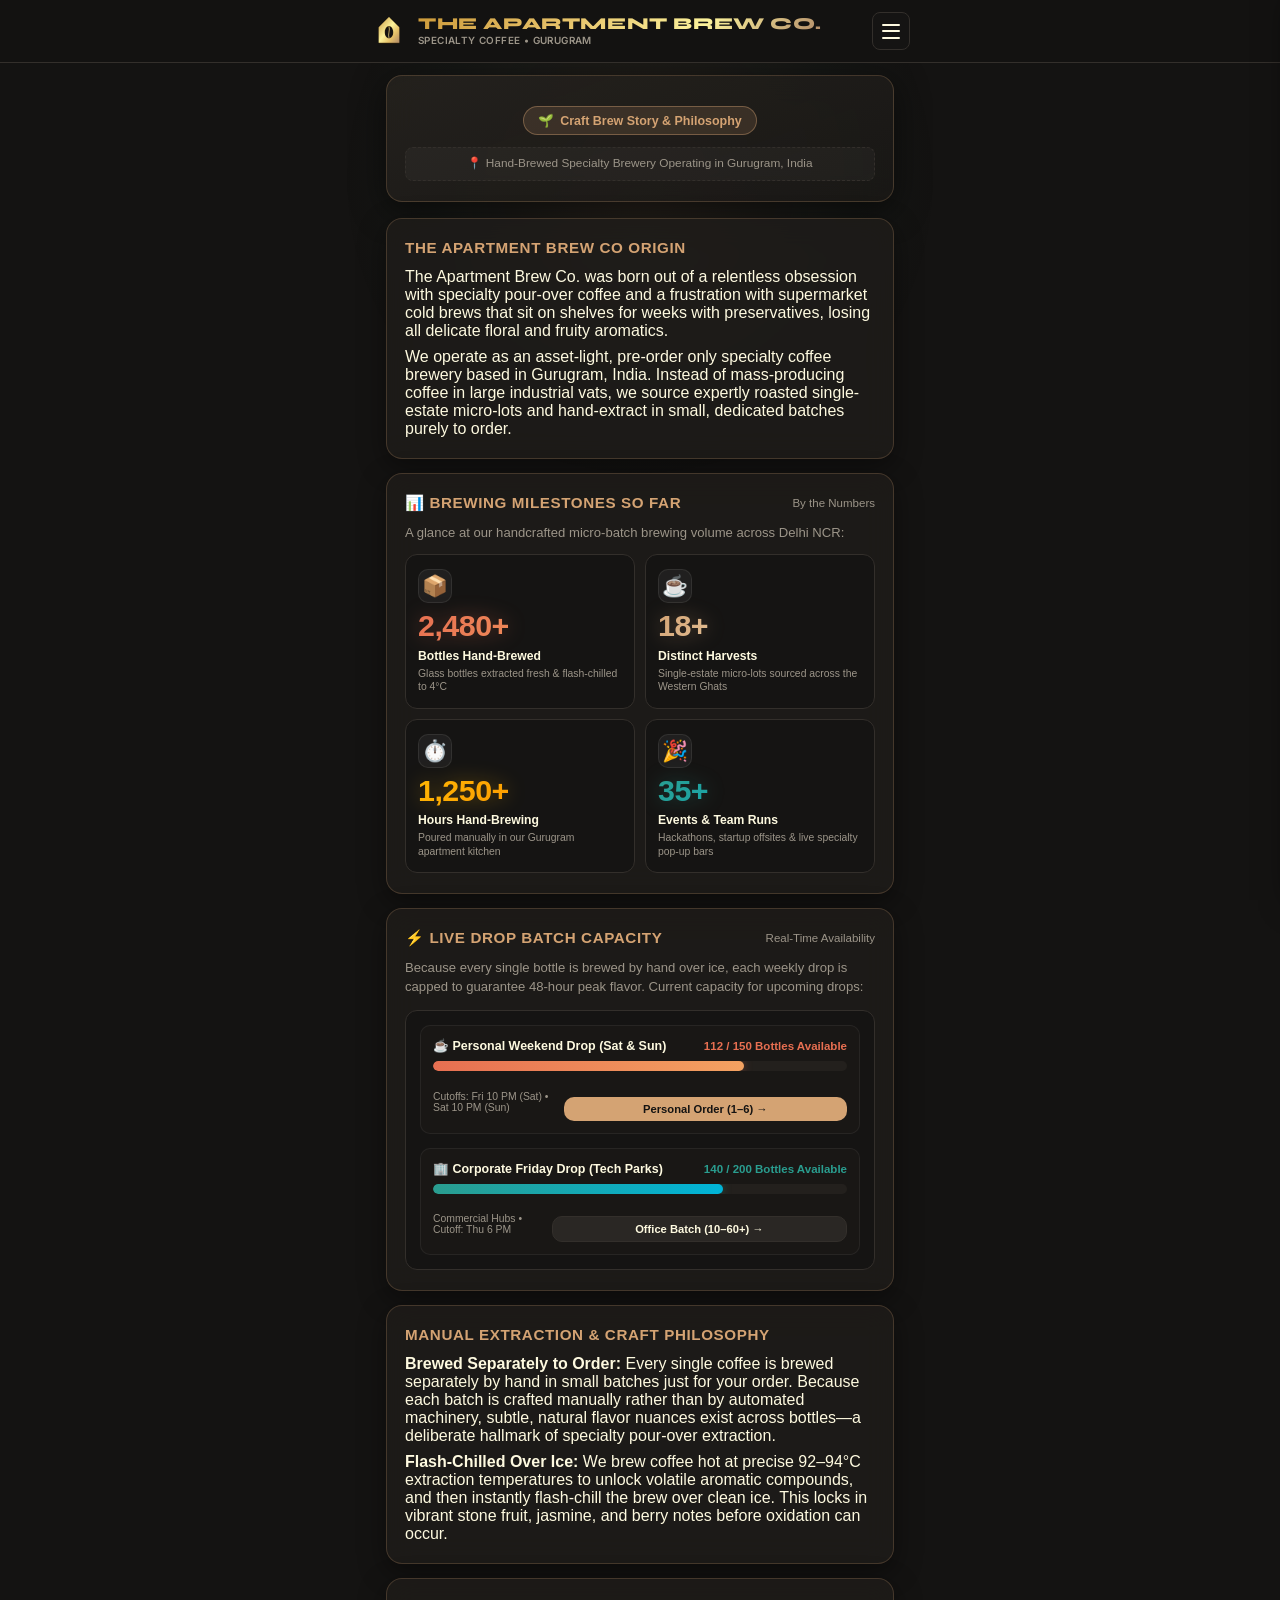
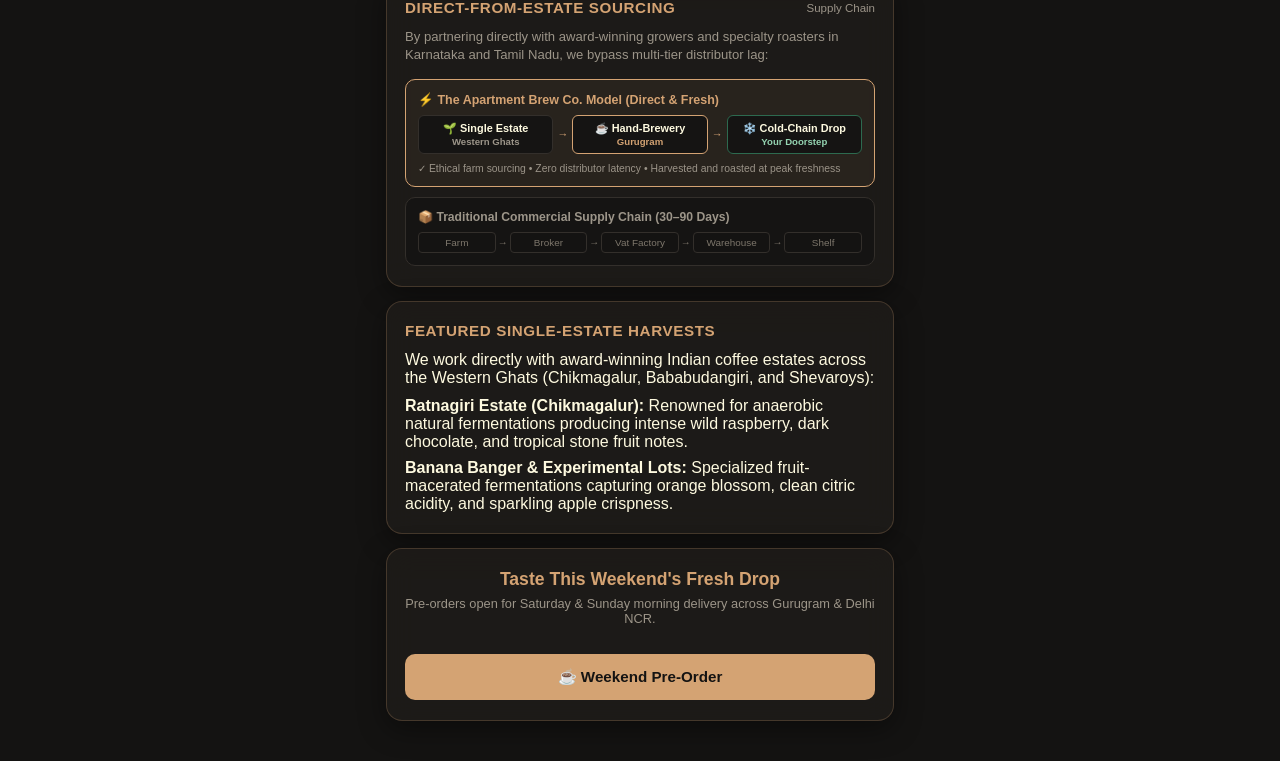
==== commit dabc50b2: "updated website font" ====
--- a/about.html
+++ b/about.html
@@ -6,6 +6,10 @@
   <meta name="viewport" content="width=device-width, initial-scale=1.0, maximum-scale=1.0" />
   <title>The Apartment Brew Co. | Micro-Batch Flash-Chilled Specialty Coffee</title>
   <link rel="stylesheet" href="style.css" />
+  <link rel="preconnect" href="https://fonts.googleapis.com" />
+<link rel="preconnect" href="https://fonts.gstatic.com" crossorigin />
+<link href="https://fonts.googleapis.com/css2?family=Cormorant+Garamond:ital,wght@0,500;0,600;0,700;1,400;1,600&family=Inter:wght@300;400;500;600;700;800&family=Montserrat:wght@600;700;800&family=Playfair+Display:ital,wght@0,600;0,700;1,400;1,600&family=Syne:wght@700;800&display=swap" rel="stylesheet" />
+
 </head>
 <head>
   <meta charset="UTF-8" />
@@ -32,7 +36,7 @@
   <!-- Sticky Top Header & Hamburger Navigation (Topmost Component) -->
   <header class="site-header-sticky">
   <div class="header-inner">
-    <a href="/" class="nav-logo" aria-label="The Apartment Brew Co. Home">
+<a href="/" class="nav-logo" aria-label="The Apartment Brew Co. Home">
       <div class="nav-logo-brand">
         <!-- Standalone Emblem SVG -->
         <img 
@@ -172,7 +176,7 @@
             </div>
             <div style="display: flex; justify-content: space-between; align-items: center; margin-top: 4px;">
               <span style="font-size: 0.65rem; color: var(--text-muted);">Cutoffs: Fri 10 PM (Sat) &bull; Sat 10 PM (Sun)</span>
-              <a href="/personal" class="btn btn-pay" style="padding: 6px 10px; font-size: 0.7rem; text-decoration: none; display: inline-flex; align-items: center; gap: 4px;">
+              <a href="personal" class="btn btn-pay" style="padding: 6px 10px; font-size: 0.7rem; text-decoration: none; display: inline-flex; align-items: center; gap: 4px;">
                 <span>Personal Order (1–6) &rarr;</span>
               </a>
             </div>
@@ -188,7 +192,7 @@
             </div>
             <div style="display: flex; justify-content: space-between; align-items: center; margin-top: 4px;">
               <span style="font-size: 0.65rem; color: var(--text-muted);">Commercial Hubs &bull; Cutoff: Thu 6 PM</span>
-              <a href="/corporate" class="btn btn-secondary" style="padding: 6px 10px; font-size: 0.7rem; text-decoration: none; display: inline-flex; align-items: center; gap: 4px;">
+              <a href="corporate" class="btn btn-secondary" style="padding: 6px 10px; font-size: 0.7rem; text-decoration: none; display: inline-flex; align-items: center; gap: 4px;">
                 <span>Office Batch (10–60+) &rarr;</span>
               </a>
             </div>
--- a/style.css
+++ b/style.css
@@ -26,6 +26,14 @@
   --badge-bg: rgba(144, 224, 239, 0.1);
   --gradient-gold: linear-gradient(135deg, #d4a373 0%, #faedcd 50%, #b08968 100%);
   --gradient-glow: radial-gradient(circle at 50% 0%, rgba(212, 163, 115, 0.18) 0%, transparent 70%);
+  --tabc-font-display: 'Syne', 'Montserrat', -apple-system, BlinkMacSystemFont, "Segoe UI", Roboto, sans-serif;
+  --tabc-font-serif: 'Playfair Display', 'Cormorant Garamond', Georgia, serif;
+  --tabc-font-sans: 'Inter', -apple-system, BlinkMacSystemFont, "Segoe UI", Roboto, sans-serif;
+  --tabc-frosted-bg: rgba(31, 29, 26, 0.78);
+  --tabc-frosted-card-inner: rgba(21, 20, 19, 0.85);
+  --tabc-frosted-border: rgba(212, 163, 115, 0.22);
+  --tabc-frosted-border-glow: rgba(212, 163, 115, 0.45);
+  --tabc-glass-blur: blur(14px);
 }
   
 * {
@@ -218,6 +226,7 @@
   /* Brushed Gold Metallic Text Gradient */
   background: linear-gradient(135deg, #cd9a3a 0%, #e5c068 35%, #fcf29b 70%, #b08968 100%);
   -webkit-background-clip: text;
+  background-clip: text;
   -webkit-text-fill-color: transparent;
 }
 
@@ -364,22 +373,26 @@
 /* ==================================================================== */
   
 .header-card {
-  background: linear-gradient(160deg, #25221e 0%, #1a1816 100%);
-  border: 1px solid var(--card-border);
+  background: linear-gradient(160deg, rgba(37, 34, 30, 0.9) 0%, rgba(26, 24, 22, 0.85) 100%);
+  backdrop-filter: var(--tabc-glass-blur, blur(16px));
+  -webkit-backdrop-filter: var(--tabc-glass-blur, blur(16px));
+  border: 1px solid var(--tabc-frosted-border, var(--card-border));
   border-radius: 16px;
   padding: 20px 18px;
   text-align: center;
-  box-shadow: 0 4px 25px rgba(0,0,0,0.45);
+  box-shadow: 0 8px 32px rgba(0, 0, 0, 0.5);
   position: relative;
   overflow: hidden;
 }
   
 .section-card {
-  background: var(--card-bg);
-  border: 1px solid var(--card-border);
+  background: var(--tabc-frosted-bg, var(--card-bg));
+  backdrop-filter: var(--tabc-glass-blur, blur(14px));
+  -webkit-backdrop-filter: var(--tabc-glass-blur, blur(14px));
+  border: 1px solid var(--tabc-frosted-border, var(--card-border));
   border-radius: 16px;
   padding: 20px 18px;
-  box-shadow: 0 4px 20px rgba(0,0,0,0.25);
+  box-shadow: 0 8px 28px rgba(0, 0, 0, 0.4);
   position: relative;
 }
   
@@ -408,12 +421,14 @@
 /* ==================================================================== */
   
 .hero-visual-card {
-  background: linear-gradient(175deg, #28241f 0%, #181614 100%);
-  border: 1px solid rgba(212, 163, 115, 0.28);
+  background: linear-gradient(175deg, rgba(40, 36, 31, 0.92) 0%, rgba(24, 22, 20, 0.88) 100%);
+  backdrop-filter: var(--tabc-glass-blur, blur(16px));
+  -webkit-backdrop-filter: var(--tabc-glass-blur, blur(16px));
+  border: 1px solid var(--tabc-frosted-border-glow, rgba(212, 163, 115, 0.28));
   border-radius: 18px;
   padding: 24px 18px 20px;
   text-align: center;
-  box-shadow: 0 8px 32px rgba(0, 0, 0, 0.5), inset 0 1px 0 rgba(255, 255, 255, 0.08);
+  box-shadow: 0 10px 36px rgba(0, 0, 0, 0.55), inset 0 1px 0 rgba(255, 255, 255, 0.08);
   position: relative;
   overflow: hidden;
 }
@@ -2716,7 +2731,7 @@
 
 .destination-order-card {
   background: linear-gradient(165deg, #25221e 0%, #171513 100%);
-  border: 1.5px solid var(--card-border);
+  border: 1.5px solid rgba(212, 163, 115, 0.35);
   border-radius: 14px;
   padding: 16px 14px;
   display: flex;
@@ -2733,30 +2748,14 @@
 .destination-order-card:hover {
   transform: translateY(-2px);
   border-color: var(--accent);
-  box-shadow: 0 8px 24px rgba(0, 0, 0, 0.45);
-}
-
-.destination-order-card.card-personal {
-  border-color: rgba(212, 163, 115, 0.35);
-}
-
-.destination-order-card.card-personal:hover {
-  box-shadow: 0 8px 24px rgba(212, 163, 115, 0.2);
-}
-
-.destination-order-card.card-corporate {
-  border-color: rgba(144, 224, 239, 0.35);
-}
-
-.destination-order-card.card-corporate:hover {
-  border-color: var(--info-blue);
-  box-shadow: 0 8px 24px rgba(144, 224, 239, 0.2);
+  box-shadow: 0 8px 24px rgba(212, 163, 115, 0.25);
 }
 
 .dest-card-header {
   display: flex;
   justify-content: space-between;
   align-items: flex-start;
+  gap: 8px;
 }
 
 .dest-card-title {
@@ -2772,20 +2771,11 @@
   padding: 3px 8px;
   border-radius: 10px;
   text-transform: uppercase;
-}
-
-.badge-personal {
   background: rgba(212, 163, 115, 0.18);
   color: var(--accent);
   border: 1px solid rgba(212, 163, 115, 0.4);
-}
-
-.badge-corporate {
-  background: rgba(144, 224, 239, 0.18);
-  color: var(--info-blue);
-  border: 1px solid rgba(144, 224, 239, 0.4);
-}
-
+  white-space: nowrap;
+}
 .dest-card-desc {
   font-size: 0.72rem;
   color: var(--text-muted);
@@ -2802,24 +2792,15 @@
   padding: 10px;
   border-radius: 8px;
   transition: all 0.2s ease;
-}
-
-.cta-personal {
   background: var(--gradient-gold);
   color: #141312;
-}
-
-.cta-corporate {
-  background: rgba(144, 224, 239, 0.15);
-  color: var(--info-blue);
-  border: 1px solid var(--info-blue);
-}
-
-.cta-corporate:hover {
-  background: var(--info-blue);
-  color: #141312;
-}
-
+  box-shadow: 0 4px 14px rgba(212, 163, 115, 0.2);
+}
+  
+.dest-card-cta:hover {
+  filter: brightness(1.05);
+  transform: translateY(-1px);
+}
 /* ==================================================================== */
 /* SENSORY MENU & COMPARISON HUB DESIGN SYSTEM */
 /* ==================================================================== */
@@ -3219,3 +3200,482 @@
   margin-top: 2px;
   padding-top: 10px;
 }
+
+
+/* Selected Harvest Summary Badge & Change Link */
+.selected-harvest-summary {
+  display: flex;
+  align-items: center;
+  justify-content: space-between;
+  gap: 12px;
+  background: var(--card-inner, #151413);
+  border: 1px solid var(--card-border, #332f2b);
+  border-radius: 8px;
+  padding: 10px 14px;
+  margin-bottom: 14px;
+  font-size: 0.82rem;
+  color: var(--text, #fefae0);
+}
+
+.selected-harvest-summary strong {
+  color: var(--accent, #d4a373);
+  font-weight: 700;
+}
+
+.change-harvest-link {
+  font-size: 0.76rem;
+  font-weight: 600;
+  color: var(--accent, #d4a373);
+  text-decoration: none;
+  background: rgba(212, 163, 115, 0.12);
+  border: 1px solid rgba(212, 163, 115, 0.3);
+  border-radius: 6px;
+  padding: 4px 10px;
+  transition: all 0.2s ease;
+  white-space: nowrap;
+  display: inline-flex;
+  align-items: center;
+  gap: 4px;
+}
+
+.change-harvest-link:hover {
+  background: var(--accent, #d4a373);
+  color: var(--bg, #141312);
+  border-color: var(--accent, #d4a373);
+  transform: translateY(-1px);
+}
+  
+/* Destination Checkout Cards Disabled & Prompt State */
+.destination-order-card.disabled {
+  opacity: 0.45;
+  pointer-events: none;
+  filter: grayscale(0.4);
+  cursor: not-allowed;
+}
+
+.select-harvest-prompt {
+  font-size: 0.78rem;
+  color: var(--accent);
+  background: rgba(212, 163, 115, 0.1);
+  border: 1px dashed rgba(212, 163, 115, 0.4);
+  border-radius: 8px;
+  padding: 10px 14px;
+  text-align: center;
+  margin-bottom: 12px;
+  font-weight: 600;
+  display: flex;
+  align-items: center;
+  justify-content: center;
+  gap: 6px;
+}
+/* ==================================================================== */
+/* Dynamic Flavor Quiz Options & Cards (Compact & Uniform 2-Column Grid) */
+/* ==================================================================== */
+.quiz-options-grid {
+  display: grid;
+  grid-template-columns: repeat(2, 1fr);
+  gap: 10px;
+  margin-top: 10px;
+  max-width: 680px;
+  margin-left: auto;
+  margin-right: auto;
+}
+
+@media (max-width: 540px) {
+  .quiz-options-grid {
+    grid-template-columns: 1fr;
+  }
+}
+
+.quiz-opt-btn {
+  background: linear-gradient(165deg, #24201c 0%, #171513 100%);
+  border: 1.5px solid rgba(255, 255, 255, 0.08);
+  border-radius: 10px;
+  padding: 10px 14px;
+  display: flex;
+  flex-direction: row;
+  align-items: center;
+  justify-content: flex-start;
+  text-align: left;
+  gap: 10px;
+  min-height: 54px;
+  cursor: pointer;
+  color: var(--text-muted);
+  font-size: 0.76rem;
+  font-weight: 700;
+  transition: all 0.2s ease;
+  position: relative;
+  overflow: hidden;
+  box-sizing: border-box;
+}
+
+.quiz-opt-btn:hover {
+  border-color: rgba(212, 163, 115, 0.5);
+  transform: translateY(-1px);
+  color: var(--text);
+}
+
+.quiz-opt-btn .quiz-opt-icon {
+  font-size: 1.25rem;
+  flex-shrink: 0;
+  display: flex;
+  align-items: center;
+  justify-content: center;
+  width: 28px;
+  height: 28px;
+  border-radius: 6px;
+  background: rgba(255, 255, 255, 0.04);
+}
+
+.quiz-opt-btn .quiz-opt-label {
+  flex: 1;
+  line-height: 1.3;
+  color: var(--text);
+  font-size: 0.75rem;
+  font-weight: 600;
+}
+
+/* Swatch Color Variations (Compact Subtle Accents) */
+/* 1. Berry / Raspberry Red */
+.quiz-opt-btn.swatch-berry {
+  border-color: rgba(231, 111, 81, 0.25);
+}
+.quiz-opt-btn.swatch-berry:hover {
+  border-color: rgba(231, 111, 81, 0.6);
+  box-shadow: 0 4px 14px rgba(231, 111, 81, 0.15);
+}
+.quiz-opt-btn.swatch-berry.active {
+  border-color: #e76f51;
+  background: linear-gradient(165deg, rgba(231, 111, 81, 0.16) 0%, #1e1715 100%);
+  box-shadow: 0 4px 16px rgba(231, 111, 81, 0.25);
+}
+.quiz-opt-btn.swatch-berry.active .quiz-opt-label {
+  color: #ffb4a2;
+}
+
+/* 2. Floral / Jasmine Teal */
+.quiz-opt-btn.swatch-floral,
+.quiz-opt-btn.swatch-banana {
+  border-color: rgba(42, 157, 143, 0.25);
+}
+.quiz-opt-btn.swatch-floral:hover,
+.quiz-opt-btn.swatch-banana:hover {
+  border-color: rgba(42, 157, 143, 0.6);
+  box-shadow: 0 4px 14px rgba(42, 157, 143, 0.15);
+}
+.quiz-opt-btn.swatch-floral.active,
+.quiz-opt-btn.swatch-banana.active {
+  border-color: #2a9d8f;
+  background: linear-gradient(165deg, rgba(42, 157, 143, 0.16) 0%, #131d1b 100%);
+  box-shadow: 0 4px 16px rgba(42, 157, 143, 0.25);
+}
+.quiz-opt-btn.swatch-floral.active .quiz-opt-label,
+.quiz-opt-btn.swatch-banana.active .quiz-opt-label {
+  color: #a8dadc;
+}
+
+/* 3. Complex / Honeyed Amber Gold */
+.quiz-opt-btn.swatch-complex,
+.quiz-opt-btn.swatch-riverdale {
+  border-color: rgba(212, 163, 115, 0.25);
+}
+.quiz-opt-btn.swatch-complex:hover,
+.quiz-opt-btn.swatch-riverdale:hover {
+  border-color: rgba(212, 163, 115, 0.6);
+  box-shadow: 0 4px 14px rgba(212, 163, 115, 0.15);
+}
+.quiz-opt-btn.swatch-complex.active,
+.quiz-opt-btn.swatch-riverdale.active {
+  border-color: #d4a373;
+  background: linear-gradient(165deg, rgba(212, 163, 115, 0.16) 0%, #201a14 100%);
+  box-shadow: 0 4px 16px rgba(212, 163, 115, 0.25);
+}
+.quiz-opt-btn.swatch-complex.active .quiz-opt-label,
+.quiz-opt-btn.swatch-riverdale.active .quiz-opt-label {
+  color: #faedcd;
+}
+
+/* 4. Mix & Match / Discovery Flight */
+.quiz-opt-btn.swatch-mix {
+  border-color: rgba(254, 250, 224, 0.2);
+}
+.quiz-opt-btn.swatch-mix:hover {
+  border-color: var(--accent);
+  box-shadow: 0 4px 14px rgba(212, 163, 115, 0.2);
+}
+.quiz-opt-btn.swatch-mix.active {
+  border-color: var(--accent);
+  background: linear-gradient(165deg, rgba(212, 163, 115, 0.18) 0%, #25201a 100%);
+  box-shadow: 0 4px 18px rgba(212, 163, 115, 0.3);
+}
+.quiz-opt-btn.swatch-mix.active .quiz-opt-label {
+  color: #fff;
+}
+
+/* Subtle Active Corner Checkmark */
+.quiz-opt-btn.active::after {
+  content: '✓';
+  position: absolute;
+  top: 6px;
+  right: 8px;
+  font-size: 0.68rem;
+  font-weight: 900;
+  color: currentColor;
+  opacity: 0.85;
+}
+/* Quiz Result Actions & Shared Button Styles */
+.quiz-result-actions {
+  display: grid;
+  grid-template-columns: repeat(2, 1fr);
+  gap: 12px;
+  margin-top: 16px;
+  padding-top: 12px;
+  border-top: 1px solid rgba(255, 255, 255, 0.08);
+}
+
+@media (max-width: 480px) {
+  .quiz-result-actions {
+    grid-template-columns: 1fr;
+    gap: 10px;
+  }
+}
+
+.quiz-result-btn {
+  background: var(--gradient-gold);
+  color: #141312;
+  font-size: 0.78rem;
+  font-weight: 800;
+  padding: 10px 14px;
+  border-radius: 8px;
+  text-decoration: none;
+  display: flex;
+  align-items: center;
+  justify-content: center;
+  gap: 6px;
+  transition: all 0.2s ease;
+  box-shadow: 0 4px 14px rgba(212, 163, 115, 0.2);
+}
+
+.quiz-result-btn:hover {
+  filter: brightness(1.06);
+  transform: translateY(-1px);
+  box-shadow: 0 6px 18px rgba(212, 163, 115, 0.3);
+}
+
+/* ==================================================================== */
+/* TABC BOTTLE VECTOR ICON & HERO SHOWCASE STYLES                       */
+/* ==================================================================== */
+.tabc-bottle-icon {
+  display: inline-block;
+  vertical-align: middle;
+  transition: transform 0.2s ease, filter 0.2s ease;
+}
+.tabc-bottle-icon:hover {
+  transform: scale(1.08);
+  filter: drop-shadow(0 0 8px rgba(212, 163, 115, 0.6));
+}
+.hero-bottle-badge-wrap {
+  display: flex;
+  align-items: center;
+  justify-content: center;
+  gap: 12px;
+  margin: 12px auto;
+}
+.tabc-editorial-serif {
+  font-family: var(--tabc-font-serif, 'Playfair Display', 'Cormorant Garamond', Georgia, serif);
+  font-style: italic;
+  letter-spacing: 0.2px;
+}
+/* ==================================================================== */
+/* PHASE 2: INTERACTIVE VISUAL BOTTLE CRATE / RACK STYLES               */
+/* ==================================================================== */
+/* ==================================================================== */
+/* CENTER-ALIGNED HORIZONTAL BOTTLE CRATE (3 BOTTLES SIDE-BY-SIDE)      */
+/* ==================================================================== */
+.bottle-crate-container {
+  background: rgba(21, 20, 19, 0.94);
+  border: 1.5px solid var(--card-border);
+  border-radius: 14px;
+  padding: 12px 8px;
+  margin: 12px 0;
+  box-shadow: inset 0 2px 10px rgba(0, 0, 0, 0.6);
+  position: relative;
+  overflow: hidden;
+}
+.bottle-crate-header {
+  display: flex;
+  justify-content: space-between;
+  align-items: center;
+  font-size: 0.7rem;
+  font-weight: 700;
+  color: var(--accent);
+  text-transform: uppercase;
+  letter-spacing: 0.6px;
+  margin-bottom: 8px;
+  padding: 0 4px;
+}
+.bottle-crate-grid {
+  display: flex !important;
+  flex-direction: row !important;
+  justify-content: center !important;
+  align-items: stretch !important;
+  gap: 8px !important;
+  width: 100% !important;
+  box-sizing: border-box !important;
+}
+.lot-bottle-card {
+  flex: 1 1 0px !important;
+  min-width: 80px !important;
+  max-width: 140px !important;
+  background: var(--card-inner) !important;
+  border: 1.5px solid var(--card-border) !important;
+  border-radius: 10px !important;
+  padding: 10px 4px 8px !important;
+  display: flex !important;
+  flex-direction: column !important;
+  align-items: center !important;
+  justify-content: space-between !important;
+  text-align: center !important;
+  gap: 4px !important;
+  box-sizing: border-box !important;
+  transition: all 0.2s ease;
+}
+.lot-bottle-card:hover {
+  transform: translateY(-2px);
+  box-shadow: 0 4px 16px rgba(0, 0, 0, 0.4);
+}
+.lot-bottle-card.is-zero {
+  opacity: 0.35;
+  filter: grayscale(0.7);
+}
+.lot-bottle-visual-wrap {
+  display: flex;
+  align-items: center;
+  justify-content: center;
+  height: 58px;
+}
+.lot-bottle-qty-badge {
+  font-family: var(--tabc-font-display, 'Syne', sans-serif);
+  font-size: 0.82rem;
+  font-weight: 900;
+  padding: 2px 8px;
+  border-radius: 6px;
+  letter-spacing: 0.3px;
+  display: inline-flex;
+  align-items: center;
+  justify-content: center;
+  margin: 2px 0;
+}
+.lot-bottle-info {
+  display: flex;
+  flex-direction: column;
+  gap: 1px;
+  width: 100%;
+}
+.lot-bottle-name {
+  font-size: 0.72rem;
+  font-weight: 800;
+  white-space: nowrap;
+  overflow: hidden;
+  text-overflow: ellipsis;
+  line-height: 1.2;
+}
+.lot-bottle-count-label {
+  font-size: 0.64rem;
+  font-weight: 700;
+  color: var(--text-muted);
+  line-height: 1.1;
+}
+/* ==================================================================== */
+/* PHASE 2: DRAGGABLE 48-HOUR FRESHNESS TIMELINE & SCRUBBER STYLES     */
+/* ==================================================================== */
+.freshness-scrubber-box {
+  background: var(--card-inner);
+  border: 1px solid var(--card-border);
+  border-radius: 14px;
+  padding: 16px 14px;
+  margin-top: 12px;
+  position: relative;
+}
+
+.scrubber-header {
+  display: flex;
+  justify-content: space-between;
+  align-items: center;
+  margin-bottom: 10px;
+}
+
+.scrubber-badge {
+  font-size: 0.68rem;
+  font-weight: 800;
+  padding: 3px 10px;
+  border-radius: 12px;
+  letter-spacing: 0.5px;
+  text-transform: uppercase;
+}
+
+.scrubber-slider-wrap {
+  position: relative;
+  margin: 14px 0 8px;
+}
+
+.freshness-slider {
+  -webkit-appearance: none;
+  -moz-appearance: none;
+  appearance: none;
+  width: 100%;
+  height: 8px;
+  border-radius: 4px;
+  background: linear-gradient(90deg, #95d5b2 0%, #d4a373 50%, #e76f51 80%, #e63946 100%);
+  outline: none;
+  cursor: pointer;
+  transition: all 0.2s ease;
+}
+
+.freshness-slider::-webkit-slider-thumb {
+  -webkit-appearance: none;
+  appearance: none;
+  width: 22px;
+  height: 22px;
+  border-radius: 50%;
+  background: #fefae0;
+  border: 3px solid #cd9a3a;
+  box-shadow: 0 0 10px rgba(205, 154, 58, 0.8);
+  cursor: pointer;
+  transition: transform 0.15s ease;
+}
+
+.freshness-slider::-moz-range-thumb {
+  width: 22px;
+  height: 22px;
+  border-radius: 50%;
+  background: #fefae0;
+  border: 3px solid #cd9a3a;
+  box-shadow: 0 0 10px rgba(205, 154, 58, 0.8);
+  cursor: pointer;
+}
+
+.freshness-slider::-webkit-slider-thumb:hover {
+  transform: scale(1.15);
+}
+
+.scrubber-ticks {
+  display: flex;
+  justify-content: space-between;
+  font-size: 0.65rem;
+  color: var(--text-muted);
+  font-weight: 600;
+  margin-top: 6px;
+}
+
+.scrubber-output-card {
+  background: rgba(20, 19, 18, 0.9);
+  border: 1px solid rgba(212, 163, 115, 0.25);
+  border-radius: 10px;
+  padding: 12px;
+  margin-top: 12px;
+  display: flex;
+  flex-direction: column;
+  gap: 4px;
+  transition: all 0.25s ease;
+}
--- a/style.css
+++ b/style.css
@@ -26,6 +26,14 @@
   --badge-bg: rgba(144, 224, 239, 0.1);
   --gradient-gold: linear-gradient(135deg, #d4a373 0%, #faedcd 50%, #b08968 100%);
   --gradient-glow: radial-gradient(circle at 50% 0%, rgba(212, 163, 115, 0.18) 0%, transparent 70%);
+  --tabc-font-display: 'Syne', 'Montserrat', -apple-system, BlinkMacSystemFont, "Segoe UI", Roboto, sans-serif;
+  --tabc-font-serif: 'Playfair Display', 'Cormorant Garamond', Georgia, serif;
+  --tabc-font-sans: 'Inter', -apple-system, BlinkMacSystemFont, "Segoe UI", Roboto, sans-serif;
+  --tabc-frosted-bg: rgba(31, 29, 26, 0.78);
+  --tabc-frosted-card-inner: rgba(21, 20, 19, 0.85);
+  --tabc-frosted-border: rgba(212, 163, 115, 0.22);
+  --tabc-frosted-border-glow: rgba(212, 163, 115, 0.45);
+  --tabc-glass-blur: blur(14px);
 }
   
 * {
@@ -218,6 +226,7 @@
   /* Brushed Gold Metallic Text Gradient */
   background: linear-gradient(135deg, #cd9a3a 0%, #e5c068 35%, #fcf29b 70%, #b08968 100%);
   -webkit-background-clip: text;
+  background-clip: text;
   -webkit-text-fill-color: transparent;
 }
 
@@ -364,22 +373,26 @@
 /* ==================================================================== */
   
 .header-card {
-  background: linear-gradient(160deg, #25221e 0%, #1a1816 100%);
-  border: 1px solid var(--card-border);
+  background: linear-gradient(160deg, rgba(37, 34, 30, 0.9) 0%, rgba(26, 24, 22, 0.85) 100%);
+  backdrop-filter: var(--tabc-glass-blur, blur(16px));
+  -webkit-backdrop-filter: var(--tabc-glass-blur, blur(16px));
+  border: 1px solid var(--tabc-frosted-border, var(--card-border));
   border-radius: 16px;
   padding: 20px 18px;
   text-align: center;
-  box-shadow: 0 4px 25px rgba(0,0,0,0.45);
+  box-shadow: 0 8px 32px rgba(0, 0, 0, 0.5);
   position: relative;
   overflow: hidden;
 }
   
 .section-card {
-  background: var(--card-bg);
-  border: 1px solid var(--card-border);
+  background: var(--tabc-frosted-bg, var(--card-bg));
+  backdrop-filter: var(--tabc-glass-blur, blur(14px));
+  -webkit-backdrop-filter: var(--tabc-glass-blur, blur(14px));
+  border: 1px solid var(--tabc-frosted-border, var(--card-border));
   border-radius: 16px;
   padding: 20px 18px;
-  box-shadow: 0 4px 20px rgba(0,0,0,0.25);
+  box-shadow: 0 8px 28px rgba(0, 0, 0, 0.4);
   position: relative;
 }
   
@@ -408,12 +421,14 @@
 /* ==================================================================== */
   
 .hero-visual-card {
-  background: linear-gradient(175deg, #28241f 0%, #181614 100%);
-  border: 1px solid rgba(212, 163, 115, 0.28);
+  background: linear-gradient(175deg, rgba(40, 36, 31, 0.92) 0%, rgba(24, 22, 20, 0.88) 100%);
+  backdrop-filter: var(--tabc-glass-blur, blur(16px));
+  -webkit-backdrop-filter: var(--tabc-glass-blur, blur(16px));
+  border: 1px solid var(--tabc-frosted-border-glow, rgba(212, 163, 115, 0.28));
   border-radius: 18px;
   padding: 24px 18px 20px;
   text-align: center;
-  box-shadow: 0 8px 32px rgba(0, 0, 0, 0.5), inset 0 1px 0 rgba(255, 255, 255, 0.08);
+  box-shadow: 0 10px 36px rgba(0, 0, 0, 0.55), inset 0 1px 0 rgba(255, 255, 255, 0.08);
   position: relative;
   overflow: hidden;
 }
@@ -2716,7 +2731,7 @@
 
 .destination-order-card {
   background: linear-gradient(165deg, #25221e 0%, #171513 100%);
-  border: 1.5px solid var(--card-border);
+  border: 1.5px solid rgba(212, 163, 115, 0.35);
   border-radius: 14px;
   padding: 16px 14px;
   display: flex;
@@ -2733,30 +2748,14 @@
 .destination-order-card:hover {
   transform: translateY(-2px);
   border-color: var(--accent);
-  box-shadow: 0 8px 24px rgba(0, 0, 0, 0.45);
-}
-
-.destination-order-card.card-personal {
-  border-color: rgba(212, 163, 115, 0.35);
-}
-
-.destination-order-card.card-personal:hover {
-  box-shadow: 0 8px 24px rgba(212, 163, 115, 0.2);
-}
-
-.destination-order-card.card-corporate {
-  border-color: rgba(144, 224, 239, 0.35);
-}
-
-.destination-order-card.card-corporate:hover {
-  border-color: var(--info-blue);
-  box-shadow: 0 8px 24px rgba(144, 224, 239, 0.2);
+  box-shadow: 0 8px 24px rgba(212, 163, 115, 0.25);
 }
 
 .dest-card-header {
   display: flex;
   justify-content: space-between;
   align-items: flex-start;
+  gap: 8px;
 }
 
 .dest-card-title {
@@ -2772,20 +2771,11 @@
   padding: 3px 8px;
   border-radius: 10px;
   text-transform: uppercase;
-}
-
-.badge-personal {
   background: rgba(212, 163, 115, 0.18);
   color: var(--accent);
   border: 1px solid rgba(212, 163, 115, 0.4);
-}
-
-.badge-corporate {
-  background: rgba(144, 224, 239, 0.18);
-  color: var(--info-blue);
-  border: 1px solid rgba(144, 224, 239, 0.4);
-}
-
+  white-space: nowrap;
+}
 .dest-card-desc {
   font-size: 0.72rem;
   color: var(--text-muted);
@@ -2802,24 +2792,15 @@
   padding: 10px;
   border-radius: 8px;
   transition: all 0.2s ease;
-}
-
-.cta-personal {
   background: var(--gradient-gold);
   color: #141312;
-}
-
-.cta-corporate {
-  background: rgba(144, 224, 239, 0.15);
-  color: var(--info-blue);
-  border: 1px solid var(--info-blue);
-}
-
-.cta-corporate:hover {
-  background: var(--info-blue);
-  color: #141312;
-}
-
+  box-shadow: 0 4px 14px rgba(212, 163, 115, 0.2);
+}
+  
+.dest-card-cta:hover {
+  filter: brightness(1.05);
+  transform: translateY(-1px);
+}
 /* ==================================================================== */
 /* SENSORY MENU & COMPARISON HUB DESIGN SYSTEM */
 /* ==================================================================== */
@@ -3219,3 +3200,482 @@
   margin-top: 2px;
   padding-top: 10px;
 }
+
+
+/* Selected Harvest Summary Badge & Change Link */
+.selected-harvest-summary {
+  display: flex;
+  align-items: center;
+  justify-content: space-between;
+  gap: 12px;
+  background: var(--card-inner, #151413);
+  border: 1px solid var(--card-border, #332f2b);
+  border-radius: 8px;
+  padding: 10px 14px;
+  margin-bottom: 14px;
+  font-size: 0.82rem;
+  color: var(--text, #fefae0);
+}
+
+.selected-harvest-summary strong {
+  color: var(--accent, #d4a373);
+  font-weight: 700;
+}
+
+.change-harvest-link {
+  font-size: 0.76rem;
+  font-weight: 600;
+  color: var(--accent, #d4a373);
+  text-decoration: none;
+  background: rgba(212, 163, 115, 0.12);
+  border: 1px solid rgba(212, 163, 115, 0.3);
+  border-radius: 6px;
+  padding: 4px 10px;
+  transition: all 0.2s ease;
+  white-space: nowrap;
+  display: inline-flex;
+  align-items: center;
+  gap: 4px;
+}
+
+.change-harvest-link:hover {
+  background: var(--accent, #d4a373);
+  color: var(--bg, #141312);
+  border-color: var(--accent, #d4a373);
+  transform: translateY(-1px);
+}
+  
+/* Destination Checkout Cards Disabled & Prompt State */
+.destination-order-card.disabled {
+  opacity: 0.45;
+  pointer-events: none;
+  filter: grayscale(0.4);
+  cursor: not-allowed;
+}
+
+.select-harvest-prompt {
+  font-size: 0.78rem;
+  color: var(--accent);
+  background: rgba(212, 163, 115, 0.1);
+  border: 1px dashed rgba(212, 163, 115, 0.4);
+  border-radius: 8px;
+  padding: 10px 14px;
+  text-align: center;
+  margin-bottom: 12px;
+  font-weight: 600;
+  display: flex;
+  align-items: center;
+  justify-content: center;
+  gap: 6px;
+}
+/* ==================================================================== */
+/* Dynamic Flavor Quiz Options & Cards (Compact & Uniform 2-Column Grid) */
+/* ==================================================================== */
+.quiz-options-grid {
+  display: grid;
+  grid-template-columns: repeat(2, 1fr);
+  gap: 10px;
+  margin-top: 10px;
+  max-width: 680px;
+  margin-left: auto;
+  margin-right: auto;
+}
+
+@media (max-width: 540px) {
+  .quiz-options-grid {
+    grid-template-columns: 1fr;
+  }
+}
+
+.quiz-opt-btn {
+  background: linear-gradient(165deg, #24201c 0%, #171513 100%);
+  border: 1.5px solid rgba(255, 255, 255, 0.08);
+  border-radius: 10px;
+  padding: 10px 14px;
+  display: flex;
+  flex-direction: row;
+  align-items: center;
+  justify-content: flex-start;
+  text-align: left;
+  gap: 10px;
+  min-height: 54px;
+  cursor: pointer;
+  color: var(--text-muted);
+  font-size: 0.76rem;
+  font-weight: 700;
+  transition: all 0.2s ease;
+  position: relative;
+  overflow: hidden;
+  box-sizing: border-box;
+}
+
+.quiz-opt-btn:hover {
+  border-color: rgba(212, 163, 115, 0.5);
+  transform: translateY(-1px);
+  color: var(--text);
+}
+
+.quiz-opt-btn .quiz-opt-icon {
+  font-size: 1.25rem;
+  flex-shrink: 0;
+  display: flex;
+  align-items: center;
+  justify-content: center;
+  width: 28px;
+  height: 28px;
+  border-radius: 6px;
+  background: rgba(255, 255, 255, 0.04);
+}
+
+.quiz-opt-btn .quiz-opt-label {
+  flex: 1;
+  line-height: 1.3;
+  color: var(--text);
+  font-size: 0.75rem;
+  font-weight: 600;
+}
+
+/* Swatch Color Variations (Compact Subtle Accents) */
+/* 1. Berry / Raspberry Red */
+.quiz-opt-btn.swatch-berry {
+  border-color: rgba(231, 111, 81, 0.25);
+}
+.quiz-opt-btn.swatch-berry:hover {
+  border-color: rgba(231, 111, 81, 0.6);
+  box-shadow: 0 4px 14px rgba(231, 111, 81, 0.15);
+}
+.quiz-opt-btn.swatch-berry.active {
+  border-color: #e76f51;
+  background: linear-gradient(165deg, rgba(231, 111, 81, 0.16) 0%, #1e1715 100%);
+  box-shadow: 0 4px 16px rgba(231, 111, 81, 0.25);
+}
+.quiz-opt-btn.swatch-berry.active .quiz-opt-label {
+  color: #ffb4a2;
+}
+
+/* 2. Floral / Jasmine Teal */
+.quiz-opt-btn.swatch-floral,
+.quiz-opt-btn.swatch-banana {
+  border-color: rgba(42, 157, 143, 0.25);
+}
+.quiz-opt-btn.swatch-floral:hover,
+.quiz-opt-btn.swatch-banana:hover {
+  border-color: rgba(42, 157, 143, 0.6);
+  box-shadow: 0 4px 14px rgba(42, 157, 143, 0.15);
+}
+.quiz-opt-btn.swatch-floral.active,
+.quiz-opt-btn.swatch-banana.active {
+  border-color: #2a9d8f;
+  background: linear-gradient(165deg, rgba(42, 157, 143, 0.16) 0%, #131d1b 100%);
+  box-shadow: 0 4px 16px rgba(42, 157, 143, 0.25);
+}
+.quiz-opt-btn.swatch-floral.active .quiz-opt-label,
+.quiz-opt-btn.swatch-banana.active .quiz-opt-label {
+  color: #a8dadc;
+}
+
+/* 3. Complex / Honeyed Amber Gold */
+.quiz-opt-btn.swatch-complex,
+.quiz-opt-btn.swatch-riverdale {
+  border-color: rgba(212, 163, 115, 0.25);
+}
+.quiz-opt-btn.swatch-complex:hover,
+.quiz-opt-btn.swatch-riverdale:hover {
+  border-color: rgba(212, 163, 115, 0.6);
+  box-shadow: 0 4px 14px rgba(212, 163, 115, 0.15);
+}
+.quiz-opt-btn.swatch-complex.active,
+.quiz-opt-btn.swatch-riverdale.active {
+  border-color: #d4a373;
+  background: linear-gradient(165deg, rgba(212, 163, 115, 0.16) 0%, #201a14 100%);
+  box-shadow: 0 4px 16px rgba(212, 163, 115, 0.25);
+}
+.quiz-opt-btn.swatch-complex.active .quiz-opt-label,
+.quiz-opt-btn.swatch-riverdale.active .quiz-opt-label {
+  color: #faedcd;
+}
+
+/* 4. Mix & Match / Discovery Flight */
+.quiz-opt-btn.swatch-mix {
+  border-color: rgba(254, 250, 224, 0.2);
+}
+.quiz-opt-btn.swatch-mix:hover {
+  border-color: var(--accent);
+  box-shadow: 0 4px 14px rgba(212, 163, 115, 0.2);
+}
+.quiz-opt-btn.swatch-mix.active {
+  border-color: var(--accent);
+  background: linear-gradient(165deg, rgba(212, 163, 115, 0.18) 0%, #25201a 100%);
+  box-shadow: 0 4px 18px rgba(212, 163, 115, 0.3);
+}
+.quiz-opt-btn.swatch-mix.active .quiz-opt-label {
+  color: #fff;
+}
+
+/* Subtle Active Corner Checkmark */
+.quiz-opt-btn.active::after {
+  content: '✓';
+  position: absolute;
+  top: 6px;
+  right: 8px;
+  font-size: 0.68rem;
+  font-weight: 900;
+  color: currentColor;
+  opacity: 0.85;
+}
+/* Quiz Result Actions & Shared Button Styles */
+.quiz-result-actions {
+  display: grid;
+  grid-template-columns: repeat(2, 1fr);
+  gap: 12px;
+  margin-top: 16px;
+  padding-top: 12px;
+  border-top: 1px solid rgba(255, 255, 255, 0.08);
+}
+
+@media (max-width: 480px) {
+  .quiz-result-actions {
+    grid-template-columns: 1fr;
+    gap: 10px;
+  }
+}
+
+.quiz-result-btn {
+  background: var(--gradient-gold);
+  color: #141312;
+  font-size: 0.78rem;
+  font-weight: 800;
+  padding: 10px 14px;
+  border-radius: 8px;
+  text-decoration: none;
+  display: flex;
+  align-items: center;
+  justify-content: center;
+  gap: 6px;
+  transition: all 0.2s ease;
+  box-shadow: 0 4px 14px rgba(212, 163, 115, 0.2);
+}
+
+.quiz-result-btn:hover {
+  filter: brightness(1.06);
+  transform: translateY(-1px);
+  box-shadow: 0 6px 18px rgba(212, 163, 115, 0.3);
+}
+
+/* ==================================================================== */
+/* TABC BOTTLE VECTOR ICON & HERO SHOWCASE STYLES                       */
+/* ==================================================================== */
+.tabc-bottle-icon {
+  display: inline-block;
+  vertical-align: middle;
+  transition: transform 0.2s ease, filter 0.2s ease;
+}
+.tabc-bottle-icon:hover {
+  transform: scale(1.08);
+  filter: drop-shadow(0 0 8px rgba(212, 163, 115, 0.6));
+}
+.hero-bottle-badge-wrap {
+  display: flex;
+  align-items: center;
+  justify-content: center;
+  gap: 12px;
+  margin: 12px auto;
+}
+.tabc-editorial-serif {
+  font-family: var(--tabc-font-serif, 'Playfair Display', 'Cormorant Garamond', Georgia, serif);
+  font-style: italic;
+  letter-spacing: 0.2px;
+}
+/* ==================================================================== */
+/* PHASE 2: INTERACTIVE VISUAL BOTTLE CRATE / RACK STYLES               */
+/* ==================================================================== */
+/* ==================================================================== */
+/* CENTER-ALIGNED HORIZONTAL BOTTLE CRATE (3 BOTTLES SIDE-BY-SIDE)      */
+/* ==================================================================== */
+.bottle-crate-container {
+  background: rgba(21, 20, 19, 0.94);
+  border: 1.5px solid var(--card-border);
+  border-radius: 14px;
+  padding: 12px 8px;
+  margin: 12px 0;
+  box-shadow: inset 0 2px 10px rgba(0, 0, 0, 0.6);
+  position: relative;
+  overflow: hidden;
+}
+.bottle-crate-header {
+  display: flex;
+  justify-content: space-between;
+  align-items: center;
+  font-size: 0.7rem;
+  font-weight: 700;
+  color: var(--accent);
+  text-transform: uppercase;
+  letter-spacing: 0.6px;
+  margin-bottom: 8px;
+  padding: 0 4px;
+}
+.bottle-crate-grid {
+  display: flex !important;
+  flex-direction: row !important;
+  justify-content: center !important;
+  align-items: stretch !important;
+  gap: 8px !important;
+  width: 100% !important;
+  box-sizing: border-box !important;
+}
+.lot-bottle-card {
+  flex: 1 1 0px !important;
+  min-width: 80px !important;
+  max-width: 140px !important;
+  background: var(--card-inner) !important;
+  border: 1.5px solid var(--card-border) !important;
+  border-radius: 10px !important;
+  padding: 10px 4px 8px !important;
+  display: flex !important;
+  flex-direction: column !important;
+  align-items: center !important;
+  justify-content: space-between !important;
+  text-align: center !important;
+  gap: 4px !important;
+  box-sizing: border-box !important;
+  transition: all 0.2s ease;
+}
+.lot-bottle-card:hover {
+  transform: translateY(-2px);
+  box-shadow: 0 4px 16px rgba(0, 0, 0, 0.4);
+}
+.lot-bottle-card.is-zero {
+  opacity: 0.35;
+  filter: grayscale(0.7);
+}
+.lot-bottle-visual-wrap {
+  display: flex;
+  align-items: center;
+  justify-content: center;
+  height: 58px;
+}
+.lot-bottle-qty-badge {
+  font-family: var(--tabc-font-display, 'Syne', sans-serif);
+  font-size: 0.82rem;
+  font-weight: 900;
+  padding: 2px 8px;
+  border-radius: 6px;
+  letter-spacing: 0.3px;
+  display: inline-flex;
+  align-items: center;
+  justify-content: center;
+  margin: 2px 0;
+}
+.lot-bottle-info {
+  display: flex;
+  flex-direction: column;
+  gap: 1px;
+  width: 100%;
+}
+.lot-bottle-name {
+  font-size: 0.72rem;
+  font-weight: 800;
+  white-space: nowrap;
+  overflow: hidden;
+  text-overflow: ellipsis;
+  line-height: 1.2;
+}
+.lot-bottle-count-label {
+  font-size: 0.64rem;
+  font-weight: 700;
+  color: var(--text-muted);
+  line-height: 1.1;
+}
+/* ==================================================================== */
+/* PHASE 2: DRAGGABLE 48-HOUR FRESHNESS TIMELINE & SCRUBBER STYLES     */
+/* ==================================================================== */
+.freshness-scrubber-box {
+  background: var(--card-inner);
+  border: 1px solid var(--card-border);
+  border-radius: 14px;
+  padding: 16px 14px;
+  margin-top: 12px;
+  position: relative;
+}
+
+.scrubber-header {
+  display: flex;
+  justify-content: space-between;
+  align-items: center;
+  margin-bottom: 10px;
+}
+
+.scrubber-badge {
+  font-size: 0.68rem;
+  font-weight: 800;
+  padding: 3px 10px;
+  border-radius: 12px;
+  letter-spacing: 0.5px;
+  text-transform: uppercase;
+}
+
+.scrubber-slider-wrap {
+  position: relative;
+  margin: 14px 0 8px;
+}
+
+.freshness-slider {
+  -webkit-appearance: none;
+  -moz-appearance: none;
+  appearance: none;
+  width: 100%;
+  height: 8px;
+  border-radius: 4px;
+  background: linear-gradient(90deg, #95d5b2 0%, #d4a373 50%, #e76f51 80%, #e63946 100%);
+  outline: none;
+  cursor: pointer;
+  transition: all 0.2s ease;
+}
+
+.freshness-slider::-webkit-slider-thumb {
+  -webkit-appearance: none;
+  appearance: none;
+  width: 22px;
+  height: 22px;
+  border-radius: 50%;
+  background: #fefae0;
+  border: 3px solid #cd9a3a;
+  box-shadow: 0 0 10px rgba(205, 154, 58, 0.8);
+  cursor: pointer;
+  transition: transform 0.15s ease;
+}
+
+.freshness-slider::-moz-range-thumb {
+  width: 22px;
+  height: 22px;
+  border-radius: 50%;
+  background: #fefae0;
+  border: 3px solid #cd9a3a;
+  box-shadow: 0 0 10px rgba(205, 154, 58, 0.8);
+  cursor: pointer;
+}
+
+.freshness-slider::-webkit-slider-thumb:hover {
+  transform: scale(1.15);
+}
+
+.scrubber-ticks {
+  display: flex;
+  justify-content: space-between;
+  font-size: 0.65rem;
+  color: var(--text-muted);
+  font-weight: 600;
+  margin-top: 6px;
+}
+
+.scrubber-output-card {
+  background: rgba(20, 19, 18, 0.9);
+  border: 1px solid rgba(212, 163, 115, 0.25);
+  border-radius: 10px;
+  padding: 12px;
+  margin-top: 12px;
+  display: flex;
+  flex-direction: column;
+  gap: 4px;
+  transition: all 0.25s ease;
+}
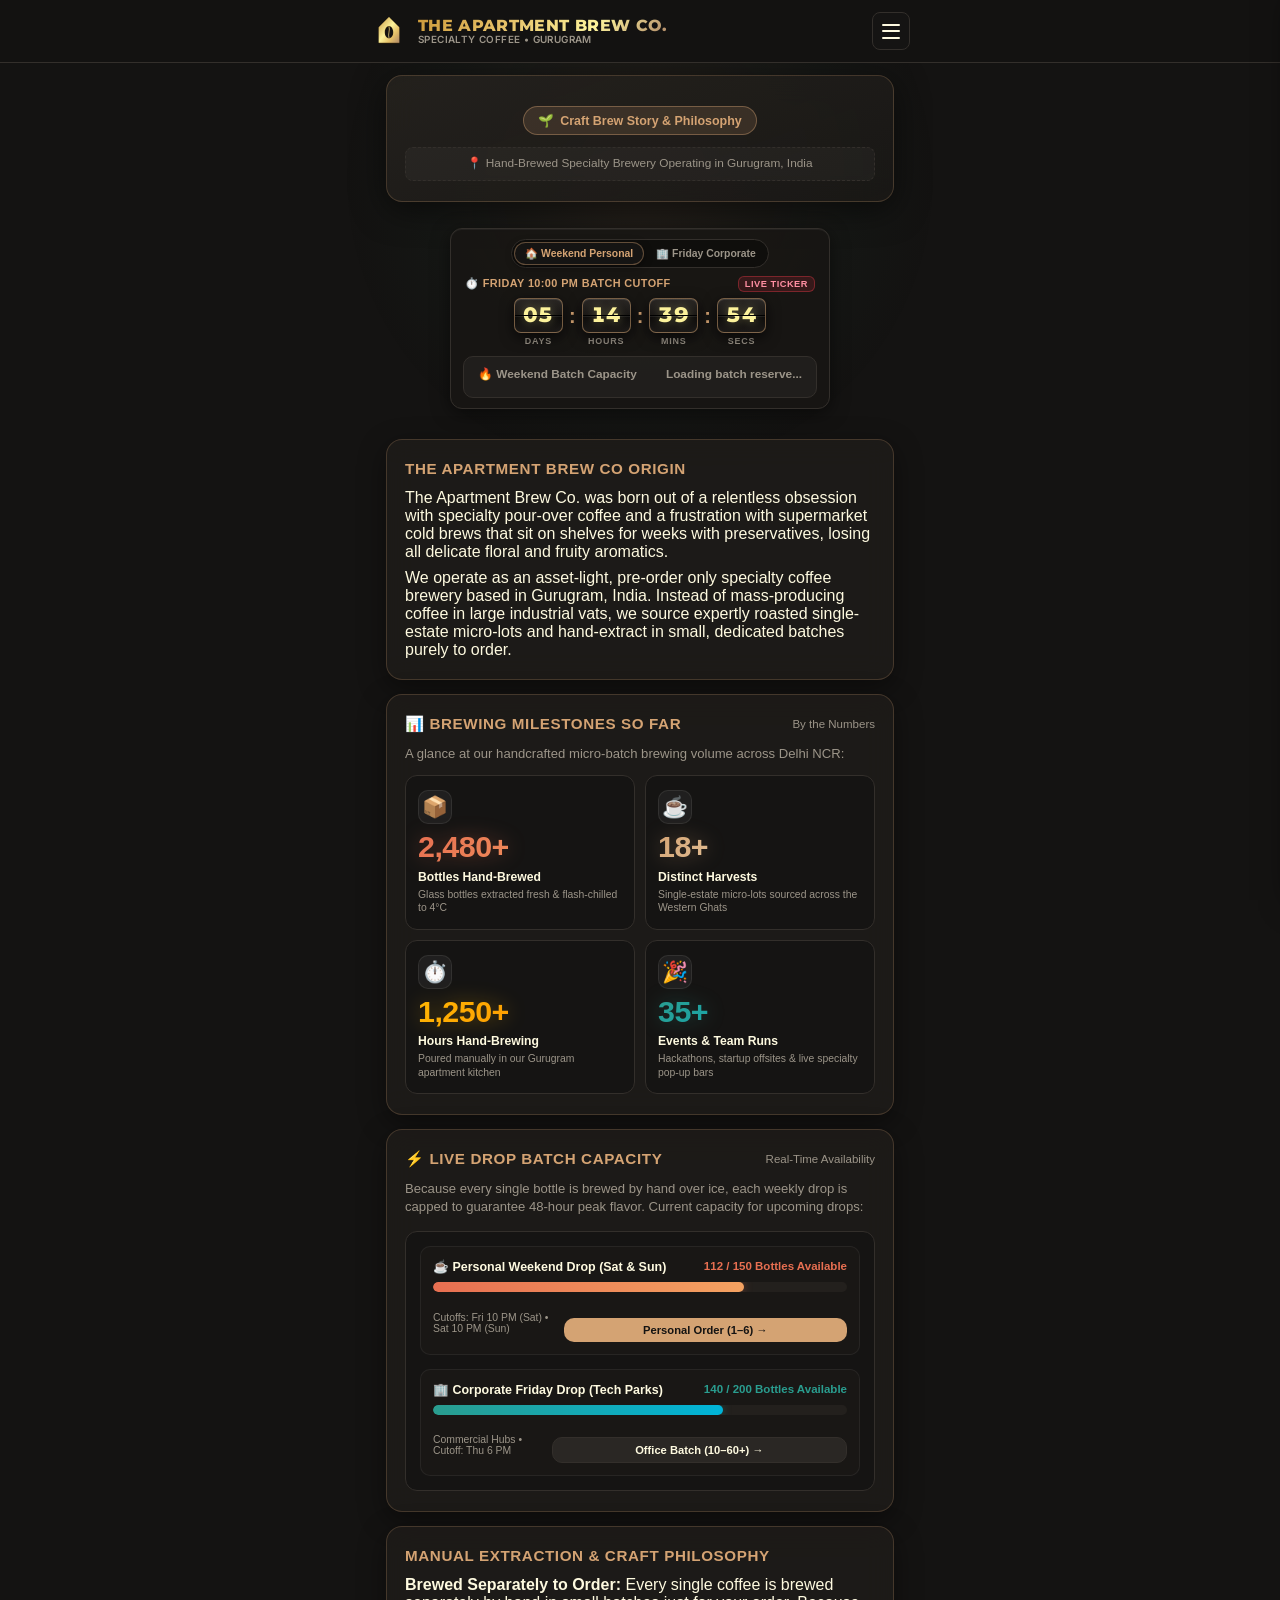
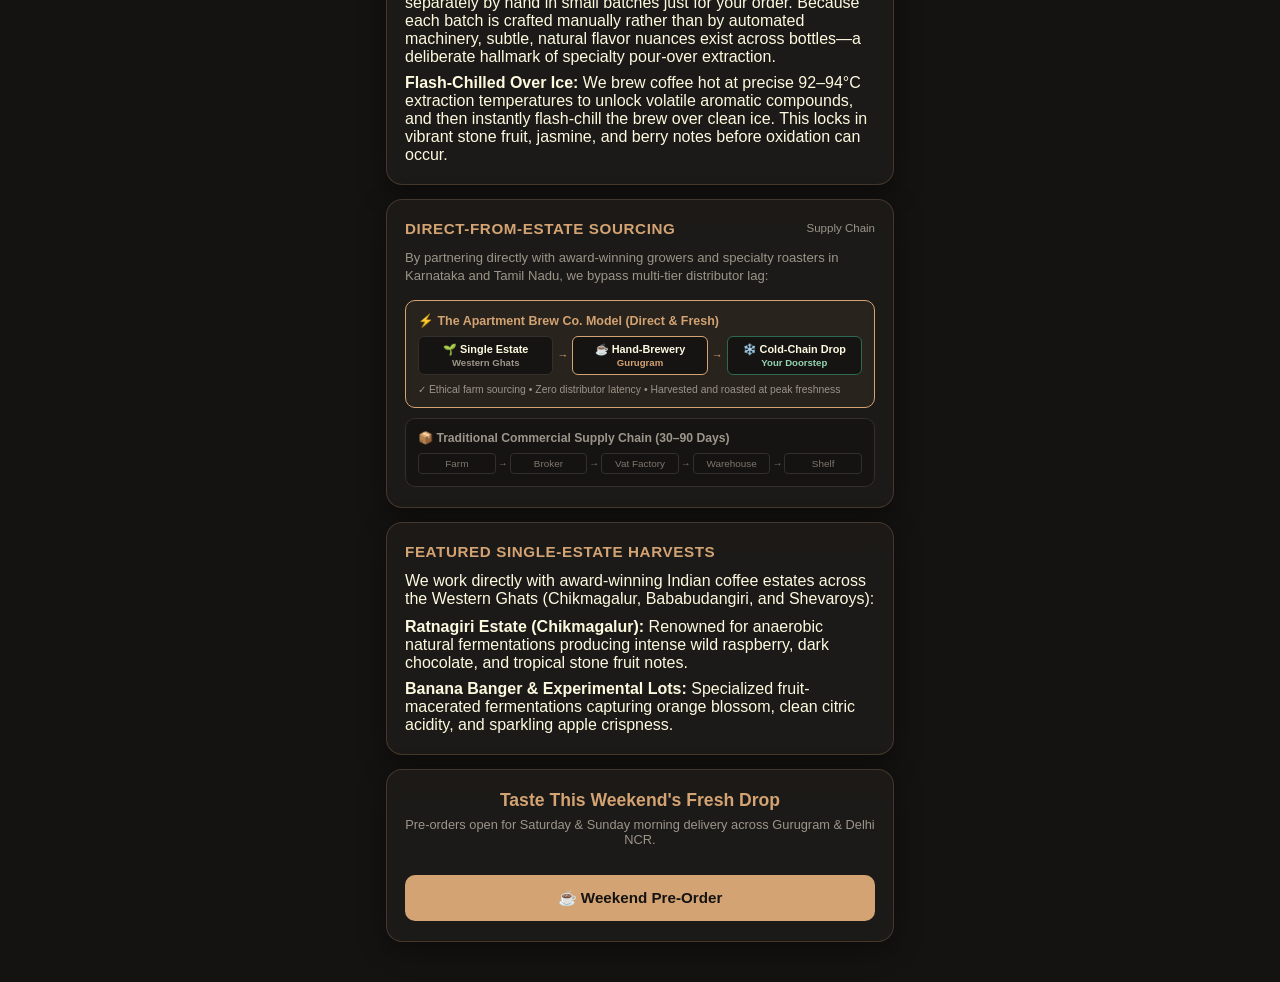
==== commit 04d68255: "dual flip clock" ====
--- a/about.html
+++ b/about.html
@@ -76,13 +76,13 @@
       <button type="button" class="drawer-close-btn" onclick="closeNavDrawer()" aria-label="Close menu">&times;</button>
     </div>
     <nav class="drawer-nav">
-      <a href="/" class="drawer-link active" data-page-link="INDEX">Home</a>
-      <a href="/orders" class="drawer-link" data-page-link="ORDERS">Order Batch</a>
-      <a href="/flavor" class="drawer-link" data-page-link="FLAVOR">Flavor Matcher</a>
-      <a href="/guide" class="drawer-link" data-page-link="GUIDE">Freshness Guide</a>
-      <a href="/about" class="drawer-link" data-page-link="ABOUT">Story so far</a>
-      <a href="/events" class="drawer-link" data-page-link="EVENTS">Event Runs</a>
-      <a href="/track" class="drawer-link" data-page-link="TRACK">Inquiry/Order tracking</a>
+<a href="/" class="drawer-link active" data-page-link="INDEX">Home</a>
+<a href="/orders" class="drawer-link" data-page-link="ORDERS">Order Batch</a>
+<a href="/flavor" class="drawer-link" data-page-link="FLAVOR">Flavor Matcher</a>
+<a href="/guide" class="drawer-link" data-page-link="GUIDE">Freshness Guide</a>
+<a href="/about" class="drawer-link" data-page-link="ABOUT">Story so far</a>
+<a href="/events" class="drawer-link" data-page-link="EVENTS">Event Runs</a>
+<a href="/track" class="drawer-link" data-page-link="TRACK">Inquiry/Order tracking</a>
     </nav>
     <div class="drawer-footer">
       <div class="drawer-footer-text">☕ Hand-Brewed Fresh to Order in Gurugram</div>
@@ -100,6 +100,28 @@
 📍 Hand-Brewed Specialty Brewery Operating in Gurugram, India
       </div>
     </header>
+  
+    <!-- DUAL-STREAM ROTATING BATCH CUTOFF TICKER & CAPACITY CARD -->
+    <div class="countdown-ticker-card" id="dualStreamTickerCard">
+      <div class="stream-pill-toggle">
+        <button type="button" class="stream-pill active" id="pillPersonal" onclick="setTickerStream('PERSONAL', true)">🏠 Weekend Personal</button>
+        <button type="button" class="stream-pill" id="pillCorporate" onclick="setTickerStream('CORPORATE', true)">🏢 Friday Corporate</button>
+      </div>
+      <div class="countdown-ticker-header">
+        <span id="tickerCutoffHeader">⏱️ FRIDAY 10:00 PM BATCH CUTOFF</span>
+        <span class="countdown-live-badge" id="tickerStreamBadge">LIVE TICKER</span>
+      </div>
+      <div class="countdown-timer" id="countdownTimer"></div>
+      <div class="scarcity-bar-container" style="margin-top: 10px;">
+        <div class="scarcity-label">
+          <span id="scarcityStreamTitle">🔥 Weekend Batch Capacity</span>
+          <span id="scarcityText">Loading batch reserve...</span>
+        </div>
+        <div class="scarcity-track">
+          <div class="scarcity-fill" id="scarcityFill" style="width: 0%;"></div>
+        </div>
+      </div>
+    </div>
   
     <!-- Story Content Sections -->
     <main class="story-content">
@@ -285,7 +307,7 @@
       <section class="section-card" style="margin-top: 14px; text-align: center;">
         <h3 style="font-size: 1.1rem; color: var(--accent); margin-bottom: 6px;">Taste This Weekend's Fresh Drop</h3>
         <p style="font-size: 0.8rem; color: var(--text-muted); margin-bottom: 14px;">Pre-orders open for Saturday &amp; Sunday morning delivery across Gurugram &amp; Delhi NCR.</p>
-        <a href="/orders" class="btn btn-pay" style="text-decoration: none; display: inline-block;">
+<a href="/orders" class="btn btn-pay" style="text-decoration: none; display: inline-block;">
           <span>☕ Weekend Pre-Order</span>
         </a>
       </section>
@@ -300,3 +322,4 @@
 
 
 
+
--- a/style.css
+++ b/style.css
@@ -1,3 +1,172 @@
+/* ==================================================================== */
+/* DUAL-STREAM ROTATING FLIP-CLOCK TICKER & CAPACITY COMPONENT          */
+/* ==================================================================== */
+.countdown-ticker-card {
+  background: rgba(24, 22, 20, 0.96);
+  border: 1.5px solid var(--card-border);
+  border-radius: 12px;
+  padding: 10px 12px;
+  margin: 10px auto 14px;
+  max-width: 380px;
+  width: 100%;
+  text-align: center;
+  box-shadow: 0 4px 18px rgba(0, 0, 0, 0.5), inset 0 1px 0 rgba(255, 255, 255, 0.05);
+  position: relative;
+  box-sizing: border-box;
+}
+
+.stream-pill-toggle {
+  display: inline-flex;
+  background: rgba(0, 0, 0, 0.35);
+  border: 1px solid var(--card-border);
+  border-radius: 20px;
+  padding: 2px;
+  margin-bottom: 8px;
+  gap: 2px;
+}
+
+.stream-pill {
+  background: transparent;
+  border: none;
+  color: var(--text-muted);
+  font-size: 0.65rem;
+  font-weight: 700;
+  padding: 4px 10px;
+  border-radius: 16px;
+  cursor: pointer;
+  transition: all 0.25s ease;
+}
+
+.stream-pill.active {
+  background: var(--card-inner);
+  color: var(--accent);
+  border: 1px solid rgba(212, 163, 115, 0.4);
+  box-shadow: 0 2px 8px rgba(0, 0, 0, 0.4);
+}
+
+.countdown-ticker-header {
+  display: flex;
+  justify-content: space-between;
+  align-items: center;
+  font-size: 0.68rem;
+  font-weight: 800;
+  color: var(--accent);
+  letter-spacing: 0.4px;
+  text-transform: uppercase;
+  margin-bottom: 6px;
+  padding: 0 2px;
+}
+
+.countdown-live-badge {
+  background: rgba(230, 57, 70, 0.15);
+  border: 1px solid rgba(230, 57, 70, 0.4);
+  color: #ff8fa3;
+  font-size: 0.58rem;
+  font-weight: 800;
+  padding: 2px 6px;
+  border-radius: 6px;
+  letter-spacing: 0.5px;
+}
+
+.flip-clock-ticker {
+  display: flex !important;
+  align-items: center !important;
+  justify-content: center !important;
+  gap: 6px !important;
+  margin: 6px auto !important;
+  user-select: none !important;
+}
+
+.flip-unit {
+  display: flex !important;
+  flex-direction: column !important;
+  align-items: center !important;
+  gap: 3px !important;
+}
+
+.flip-card {
+  background: linear-gradient(180deg, #2a2724 0%, #1a1816 49%, #0d0c0b 51%, #1c1a18 100%) !important;
+  border: 1.5px solid rgba(212, 163, 115, 0.5) !important;
+  border-radius: 7px !important;
+  padding: 6px 8px !important;
+  min-width: 44px !important;
+  max-width: 50px !important;
+  text-align: center !important;
+  box-shadow: 0 4px 14px rgba(0, 0, 0, 0.65), inset 0 1px 0 rgba(255, 255, 255, 0.1) !important;
+  position: relative !important;
+  overflow: hidden !important;
+}
+
+.flip-card::after {
+  content: '';
+  position: absolute;
+  top: 50%;
+  left: 0;
+  right: 0;
+  height: 1px;
+  background: #000;
+  box-shadow: 0 1px 0 rgba(255, 255, 255, 0.08);
+}
+
+.flip-digit {
+  font-family: 'Montserrat', 'Inter', -apple-system, sans-serif !important;
+  font-size: 1.3rem !important;
+  font-weight: 800 !important;
+  color: #fcf29b !important;
+  letter-spacing: 0.5px !important;
+  display: block !important;
+  font-variant-numeric: tabular-nums !important;
+  line-height: 1 !important;
+  text-shadow: 0 0 10px rgba(252, 242, 155, 0.35);
+}
+
+.flip-label {
+  font-size: 0.56rem !important;
+  font-weight: 800 !important;
+  letter-spacing: 0.8px !important;
+  color: var(--text-muted) !important;
+  text-transform: uppercase !important;
+}
+
+.flip-colon {
+  font-size: 1.25rem !important;
+  font-weight: 900 !important;
+  color: var(--accent) !important;
+  margin-bottom: 12px !important;
+  line-height: 1;
+}
+
+/* Pulsing Scarcity Capacity Bar */
+.scarcity-fill.capacity-amber {
+  background: linear-gradient(90deg, #f39c12 0%, #e76f51 100%) !important;
+  box-shadow: 0 0 10px rgba(231, 111, 81, 0.6);
+  animation: pulseCapacityAmber 1.8s infinite ease-in-out;
+}
+
+.scarcity-fill.capacity-red {
+  background: linear-gradient(90deg, #e63946 0%, #d90429 100%) !important;
+  box-shadow: 0 0 14px rgba(230, 57, 70, 0.8);
+  animation: pulseCapacityRed 1.2s infinite ease-in-out;
+}
+
+@keyframes pulseCapacityAmber {
+  0%, 100% { filter: brightness(1); box-shadow: 0 0 8px rgba(231, 111, 81, 0.4); }
+  50% { filter: brightness(1.25); box-shadow: 0 0 18px rgba(231, 111, 81, 0.9); }
+}
+
+@keyframes pulseCapacityRed {
+  0%, 100% { filter: brightness(1); box-shadow: 0 0 10px rgba(230, 57, 70, 0.5); }
+  50% { filter: brightness(1.35); box-shadow: 0 0 22px rgba(230, 57, 70, 1); }
+}
+
+.scarcity-bar-container.pulsing-amber {
+  border-color: rgba(231, 111, 81, 0.4);
+}
+
+.scarcity-bar-container.pulsing-red {
+  border-color: rgba(230, 57, 70, 0.6);
+}
+
 /* ==================================================================== */
 /* THE APARTMENT BREW CO. — COMPREHENSIVE DESIGN SYSTEM & STYLESHEET    */
 /* ==================================================================== */
@@ -26,7 +195,7 @@
   --badge-bg: rgba(144, 224, 239, 0.1);
   --gradient-gold: linear-gradient(135deg, #d4a373 0%, #faedcd 50%, #b08968 100%);
   --gradient-glow: radial-gradient(circle at 50% 0%, rgba(212, 163, 115, 0.18) 0%, transparent 70%);
-  --tabc-font-display: 'Syne', 'Montserrat', -apple-system, BlinkMacSystemFont, "Segoe UI", Roboto, sans-serif;
+  --tabc-font-display: 'Montserrat', 'Inter', -apple-system, BlinkMacSystemFont, "Segoe UI", Roboto, sans-serif;
   --tabc-font-serif: 'Playfair Display', 'Cormorant Garamond', Georgia, serif;
   --tabc-font-sans: 'Inter', -apple-system, BlinkMacSystemFont, "Segoe UI", Roboto, sans-serif;
   --tabc-frosted-bg: rgba(31, 29, 26, 0.78);
@@ -217,10 +386,10 @@
 
 /* Brand Wordmark (Primary Title) */
 .logo-text {
-  font-family: var(--tabc-font-display, 'Syne', 'Montserrat', -apple-system, sans-serif);
-  font-size: 1.04rem;
+  font-family: var(--tabc-font-display, 'Montserrat', sans-serif);
+  font-size: 1.02rem;
   font-weight: 800;
-  letter-spacing: 0.6px;
+  letter-spacing: 0.35px;
   text-transform: uppercase;
   line-height: 1.15;
   /* Brushed Gold Metallic Text Gradient */
@@ -1469,6 +1638,35 @@
   transition: background 0.3s ease;
 }
   
+/* ==================================================================== */
+/* HARDWARE-ACCELERATED WIZARD SLIDE TRANSITIONS                        */
+/* ==================================================================== */
+.wizard-slider-viewport {
+  width: 100%;
+  overflow: hidden;
+  position: relative;
+  box-sizing: border-box;
+}
+
+.wizard-slider-track {
+  display: flex;
+  flex-direction: row;
+  width: 300%;
+  transform: translateX(0%);
+  transition: transform 0.35s cubic-bezier(0.16, 1, 0.3, 1);
+  will-change: transform;
+  align-items: flex-start;
+}
+
+.wizard-step-panel {
+  flex: 0 0 33.333333%;
+  width: 33.333333%;
+  max-width: 33.333333%;
+  box-sizing: border-box;
+  margin: 0;
+  transition: opacity 0.25s ease;
+}
+
 .wizard-step-node.node-active .node-circle {
   background: var(--accent);
   color: #141312;
@@ -3679,3 +3877,247 @@
   gap: 4px;
   transition: all 0.25s ease;
 }
+/* ==================================================================== */
+/* SENSORY BREW FEEDBACK & RATING COMPONENT (/track)                    */
+/* ==================================================================== */
+.feedback-card {
+  background: var(--card-inner);
+  border: 1.5px solid rgba(212, 163, 115, 0.35);
+  border-radius: 14px;
+  padding: 18px 16px;
+  margin-top: 14px;
+  text-align: center;
+  position: relative;
+  box-shadow: 0 4px 20px rgba(0, 0, 0, 0.35);
+}
+  
+.feedback-card-title {
+  font-size: 0.96rem;
+  font-weight: 800;
+  color: var(--accent);
+  margin-bottom: 4px;
+  letter-spacing: 0.4px;
+  text-transform: uppercase;
+}
+  
+.feedback-card-sub {
+  font-size: 0.74rem;
+  color: var(--text-muted);
+  line-height: 1.35;
+  margin-bottom: 12px;
+}
+  
+.rating-stars-row {
+  display: inline-flex;
+  gap: 8px;
+  justify-content: center;
+  margin: 6px 0 12px;
+  user-select: none;
+}
+  
+.rating-star-btn {
+  background: transparent;
+  border: none;
+  font-size: 1.75rem;
+  color: #3a3632;
+  cursor: pointer;
+  padding: 0 2px;
+  transition: all 0.15s ease;
+  line-height: 1;
+}
+  
+.rating-star-btn:hover,
+.rating-star-btn.active {
+  color: #e5c068;
+  transform: scale(1.15);
+  text-shadow: 0 0 12px rgba(229, 192, 104, 0.6);
+}
+  
+/* Multi-Criteria Sensory Rating Dimensions (/track) */
+.feedback-dimension-group {
+  display: flex;
+  flex-direction: column;
+  gap: 12px;
+  margin: 12px 0 14px;
+  text-align: left;
+}
+  
+.feedback-dimension-row {
+  background: rgba(255, 255, 255, 0.02);
+  border: 1px solid var(--card-border);
+  border-radius: 10px;
+  padding: 10px 12px;
+}
+  
+.feedback-dimension-header {
+  display: flex;
+  justify-content: space-between;
+  align-items: center;
+  margin-bottom: 8px;
+}
+  
+.feedback-dimension-title {
+  font-size: 0.76rem;
+  font-weight: 700;
+  color: var(--text);
+  letter-spacing: 0.3px;
+}
+  
+.feedback-dimension-value-tag {
+  font-size: 0.7rem;
+  font-weight: 700;
+  color: var(--accent);
+}
+  
+.dimension-scale-buttons {
+  display: flex;
+  gap: 6px;
+  width: 100%;
+}
+  
+.scale-btn {
+  flex: 1 1 0px;
+  background: rgba(255, 255, 255, 0.04);
+  border: 1px solid var(--card-border);
+  color: var(--text-muted);
+  font-size: 0.72rem;
+  font-weight: 700;
+  padding: 7px 0;
+  border-radius: 6px;
+  cursor: pointer;
+  transition: all 0.2s ease;
+  text-align: center;
+}
+  
+.scale-btn:hover {
+  border-color: var(--accent);
+  color: var(--text);
+}
+  
+.scale-btn.active {
+  background: var(--accent);
+  border-color: var(--accent);
+  color: #141312;
+  box-shadow: 0 0 10px rgba(212, 163, 115, 0.3);
+}
+  
+.submitted-dimensions-list {
+  display: flex;
+  flex-direction: column;
+  gap: 6px;
+  margin: 10px 0;
+  text-align: left;
+  background: rgba(0, 0, 0, 0.25);
+  padding: 10px 14px;
+  border-radius: 8px;
+  border: 1px solid var(--card-border);
+}
+  
+.submitted-dimension-item {
+  display: flex;
+  justify-content: space-between;
+  font-size: 0.74rem;
+}
+  
+.submitted-dimension-label {
+  color: var(--text-muted);
+}
+  
+.submitted-dimension-val {
+  color: var(--accent);
+}
+
+.feedback-textarea {
+  width: 100%;
+  background: #141312;
+  border: 1px solid var(--card-border);
+  border-radius: 8px;
+  padding: 10px 12px;
+  color: var(--text);
+  font-size: 0.76rem;
+  font-family: inherit;
+  resize: vertical;
+  outline: none;
+  margin-bottom: 12px;
+  box-sizing: border-box;
+}
+  
+.feedback-textarea:focus {
+  border-color: var(--accent);
+}
+  
+.btn-submit-feedback {
+  background: var(--gradient-gold);
+  color: #141312;
+  font-size: 0.82rem;
+  font-weight: 800;
+  border: none;
+  border-radius: 8px;
+  padding: 10px 20px;
+  cursor: pointer;
+  transition: all 0.2s ease;
+  display: inline-flex;
+  align-items: center;
+  gap: 6px;
+  box-shadow: 0 4px 14px rgba(212, 163, 115, 0.3);
+}
+  
+.btn-submit-feedback:hover {
+  filter: brightness(1.06);
+  transform: translateY(-1px);
+}
+  
+.feedback-submitted-card {
+  background: linear-gradient(165deg, rgba(31, 29, 26, 0.95) 0%, rgba(20, 19, 18, 0.98) 100%);
+  border: 1.5px solid var(--accent);
+  border-radius: 14px;
+  padding: 18px 16px;
+  text-align: center;
+  margin-top: 14px;
+  box-shadow: 0 4px 20px rgba(212, 163, 115, 0.15);
+}
+  
+.submitted-stars-display {
+  font-size: 1.35rem;
+  color: #e5c068;
+  letter-spacing: 2px;
+  margin: 6px 0;
+}
+/* ==================================================================== */
+/* 5-AXIS RADAR POLYGON AURA & MICRO-TOOLTIPS                           */
+/* ==================================================================== */
+.radar-node-pulse {
+  animation: radarNodePulse 2.4s infinite alternate ease-in-out;
+}
+
+@keyframes radarNodePulse {
+  0% { r: 5px; opacity: 0.35; }
+  100% { r: 8px; opacity: 0.75; }
+}
+
+.radar-vertex-interactive {
+  cursor: pointer;
+}
+
+.radar-vertex-interactive:hover .radar-node-pulse {
+  r: 9.5px;
+  opacity: 1;
+}
+
+.radar-micro-tooltip-box {
+  position: absolute;
+  pointer-events: none;
+  background: rgba(20, 19, 18, 0.96);
+  border: 1px solid var(--accent);
+  border-radius: 8px;
+  padding: 6px 12px;
+  font-size: 0.74rem;
+  font-weight: 700;
+  color: var(--text);
+  box-shadow: 0 4px 20px rgba(0, 0, 0, 0.7), 0 0 12px rgba(212, 163, 115, 0.35);
+  backdrop-filter: blur(8px);
+  -webkit-backdrop-filter: blur(8px);
+  z-index: 100;
+  transition: opacity 0.2s ease, transform 0.2s ease;
+  white-space: nowrap;
+}
--- a/style.css
+++ b/style.css
@@ -1,3 +1,172 @@
+/* ==================================================================== */
+/* DUAL-STREAM ROTATING FLIP-CLOCK TICKER & CAPACITY COMPONENT          */
+/* ==================================================================== */
+.countdown-ticker-card {
+  background: rgba(24, 22, 20, 0.96);
+  border: 1.5px solid var(--card-border);
+  border-radius: 12px;
+  padding: 10px 12px;
+  margin: 10px auto 14px;
+  max-width: 380px;
+  width: 100%;
+  text-align: center;
+  box-shadow: 0 4px 18px rgba(0, 0, 0, 0.5), inset 0 1px 0 rgba(255, 255, 255, 0.05);
+  position: relative;
+  box-sizing: border-box;
+}
+
+.stream-pill-toggle {
+  display: inline-flex;
+  background: rgba(0, 0, 0, 0.35);
+  border: 1px solid var(--card-border);
+  border-radius: 20px;
+  padding: 2px;
+  margin-bottom: 8px;
+  gap: 2px;
+}
+
+.stream-pill {
+  background: transparent;
+  border: none;
+  color: var(--text-muted);
+  font-size: 0.65rem;
+  font-weight: 700;
+  padding: 4px 10px;
+  border-radius: 16px;
+  cursor: pointer;
+  transition: all 0.25s ease;
+}
+
+.stream-pill.active {
+  background: var(--card-inner);
+  color: var(--accent);
+  border: 1px solid rgba(212, 163, 115, 0.4);
+  box-shadow: 0 2px 8px rgba(0, 0, 0, 0.4);
+}
+
+.countdown-ticker-header {
+  display: flex;
+  justify-content: space-between;
+  align-items: center;
+  font-size: 0.68rem;
+  font-weight: 800;
+  color: var(--accent);
+  letter-spacing: 0.4px;
+  text-transform: uppercase;
+  margin-bottom: 6px;
+  padding: 0 2px;
+}
+
+.countdown-live-badge {
+  background: rgba(230, 57, 70, 0.15);
+  border: 1px solid rgba(230, 57, 70, 0.4);
+  color: #ff8fa3;
+  font-size: 0.58rem;
+  font-weight: 800;
+  padding: 2px 6px;
+  border-radius: 6px;
+  letter-spacing: 0.5px;
+}
+
+.flip-clock-ticker {
+  display: flex !important;
+  align-items: center !important;
+  justify-content: center !important;
+  gap: 6px !important;
+  margin: 6px auto !important;
+  user-select: none !important;
+}
+
+.flip-unit {
+  display: flex !important;
+  flex-direction: column !important;
+  align-items: center !important;
+  gap: 3px !important;
+}
+
+.flip-card {
+  background: linear-gradient(180deg, #2a2724 0%, #1a1816 49%, #0d0c0b 51%, #1c1a18 100%) !important;
+  border: 1.5px solid rgba(212, 163, 115, 0.5) !important;
+  border-radius: 7px !important;
+  padding: 6px 8px !important;
+  min-width: 44px !important;
+  max-width: 50px !important;
+  text-align: center !important;
+  box-shadow: 0 4px 14px rgba(0, 0, 0, 0.65), inset 0 1px 0 rgba(255, 255, 255, 0.1) !important;
+  position: relative !important;
+  overflow: hidden !important;
+}
+
+.flip-card::after {
+  content: '';
+  position: absolute;
+  top: 50%;
+  left: 0;
+  right: 0;
+  height: 1px;
+  background: #000;
+  box-shadow: 0 1px 0 rgba(255, 255, 255, 0.08);
+}
+
+.flip-digit {
+  font-family: 'Montserrat', 'Inter', -apple-system, sans-serif !important;
+  font-size: 1.3rem !important;
+  font-weight: 800 !important;
+  color: #fcf29b !important;
+  letter-spacing: 0.5px !important;
+  display: block !important;
+  font-variant-numeric: tabular-nums !important;
+  line-height: 1 !important;
+  text-shadow: 0 0 10px rgba(252, 242, 155, 0.35);
+}
+
+.flip-label {
+  font-size: 0.56rem !important;
+  font-weight: 800 !important;
+  letter-spacing: 0.8px !important;
+  color: var(--text-muted) !important;
+  text-transform: uppercase !important;
+}
+
+.flip-colon {
+  font-size: 1.25rem !important;
+  font-weight: 900 !important;
+  color: var(--accent) !important;
+  margin-bottom: 12px !important;
+  line-height: 1;
+}
+
+/* Pulsing Scarcity Capacity Bar */
+.scarcity-fill.capacity-amber {
+  background: linear-gradient(90deg, #f39c12 0%, #e76f51 100%) !important;
+  box-shadow: 0 0 10px rgba(231, 111, 81, 0.6);
+  animation: pulseCapacityAmber 1.8s infinite ease-in-out;
+}
+
+.scarcity-fill.capacity-red {
+  background: linear-gradient(90deg, #e63946 0%, #d90429 100%) !important;
+  box-shadow: 0 0 14px rgba(230, 57, 70, 0.8);
+  animation: pulseCapacityRed 1.2s infinite ease-in-out;
+}
+
+@keyframes pulseCapacityAmber {
+  0%, 100% { filter: brightness(1); box-shadow: 0 0 8px rgba(231, 111, 81, 0.4); }
+  50% { filter: brightness(1.25); box-shadow: 0 0 18px rgba(231, 111, 81, 0.9); }
+}
+
+@keyframes pulseCapacityRed {
+  0%, 100% { filter: brightness(1); box-shadow: 0 0 10px rgba(230, 57, 70, 0.5); }
+  50% { filter: brightness(1.35); box-shadow: 0 0 22px rgba(230, 57, 70, 1); }
+}
+
+.scarcity-bar-container.pulsing-amber {
+  border-color: rgba(231, 111, 81, 0.4);
+}
+
+.scarcity-bar-container.pulsing-red {
+  border-color: rgba(230, 57, 70, 0.6);
+}
+
 /* ==================================================================== */
 /* THE APARTMENT BREW CO. — COMPREHENSIVE DESIGN SYSTEM & STYLESHEET    */
 /* ==================================================================== */
@@ -26,7 +195,7 @@
   --badge-bg: rgba(144, 224, 239, 0.1);
   --gradient-gold: linear-gradient(135deg, #d4a373 0%, #faedcd 50%, #b08968 100%);
   --gradient-glow: radial-gradient(circle at 50% 0%, rgba(212, 163, 115, 0.18) 0%, transparent 70%);
-  --tabc-font-display: 'Syne', 'Montserrat', -apple-system, BlinkMacSystemFont, "Segoe UI", Roboto, sans-serif;
+  --tabc-font-display: 'Montserrat', 'Inter', -apple-system, BlinkMacSystemFont, "Segoe UI", Roboto, sans-serif;
   --tabc-font-serif: 'Playfair Display', 'Cormorant Garamond', Georgia, serif;
   --tabc-font-sans: 'Inter', -apple-system, BlinkMacSystemFont, "Segoe UI", Roboto, sans-serif;
   --tabc-frosted-bg: rgba(31, 29, 26, 0.78);
@@ -217,10 +386,10 @@
 
 /* Brand Wordmark (Primary Title) */
 .logo-text {
-  font-family: var(--tabc-font-display, 'Syne', 'Montserrat', -apple-system, sans-serif);
-  font-size: 1.04rem;
+  font-family: var(--tabc-font-display, 'Montserrat', sans-serif);
+  font-size: 1.02rem;
   font-weight: 800;
-  letter-spacing: 0.6px;
+  letter-spacing: 0.35px;
   text-transform: uppercase;
   line-height: 1.15;
   /* Brushed Gold Metallic Text Gradient */
@@ -1469,6 +1638,35 @@
   transition: background 0.3s ease;
 }
   
+/* ==================================================================== */
+/* HARDWARE-ACCELERATED WIZARD SLIDE TRANSITIONS                        */
+/* ==================================================================== */
+.wizard-slider-viewport {
+  width: 100%;
+  overflow: hidden;
+  position: relative;
+  box-sizing: border-box;
+}
+
+.wizard-slider-track {
+  display: flex;
+  flex-direction: row;
+  width: 300%;
+  transform: translateX(0%);
+  transition: transform 0.35s cubic-bezier(0.16, 1, 0.3, 1);
+  will-change: transform;
+  align-items: flex-start;
+}
+
+.wizard-step-panel {
+  flex: 0 0 33.333333%;
+  width: 33.333333%;
+  max-width: 33.333333%;
+  box-sizing: border-box;
+  margin: 0;
+  transition: opacity 0.25s ease;
+}
+
 .wizard-step-node.node-active .node-circle {
   background: var(--accent);
   color: #141312;
@@ -3679,3 +3877,247 @@
   gap: 4px;
   transition: all 0.25s ease;
 }
+/* ==================================================================== */
+/* SENSORY BREW FEEDBACK & RATING COMPONENT (/track)                    */
+/* ==================================================================== */
+.feedback-card {
+  background: var(--card-inner);
+  border: 1.5px solid rgba(212, 163, 115, 0.35);
+  border-radius: 14px;
+  padding: 18px 16px;
+  margin-top: 14px;
+  text-align: center;
+  position: relative;
+  box-shadow: 0 4px 20px rgba(0, 0, 0, 0.35);
+}
+  
+.feedback-card-title {
+  font-size: 0.96rem;
+  font-weight: 800;
+  color: var(--accent);
+  margin-bottom: 4px;
+  letter-spacing: 0.4px;
+  text-transform: uppercase;
+}
+  
+.feedback-card-sub {
+  font-size: 0.74rem;
+  color: var(--text-muted);
+  line-height: 1.35;
+  margin-bottom: 12px;
+}
+  
+.rating-stars-row {
+  display: inline-flex;
+  gap: 8px;
+  justify-content: center;
+  margin: 6px 0 12px;
+  user-select: none;
+}
+  
+.rating-star-btn {
+  background: transparent;
+  border: none;
+  font-size: 1.75rem;
+  color: #3a3632;
+  cursor: pointer;
+  padding: 0 2px;
+  transition: all 0.15s ease;
+  line-height: 1;
+}
+  
+.rating-star-btn:hover,
+.rating-star-btn.active {
+  color: #e5c068;
+  transform: scale(1.15);
+  text-shadow: 0 0 12px rgba(229, 192, 104, 0.6);
+}
+  
+/* Multi-Criteria Sensory Rating Dimensions (/track) */
+.feedback-dimension-group {
+  display: flex;
+  flex-direction: column;
+  gap: 12px;
+  margin: 12px 0 14px;
+  text-align: left;
+}
+  
+.feedback-dimension-row {
+  background: rgba(255, 255, 255, 0.02);
+  border: 1px solid var(--card-border);
+  border-radius: 10px;
+  padding: 10px 12px;
+}
+  
+.feedback-dimension-header {
+  display: flex;
+  justify-content: space-between;
+  align-items: center;
+  margin-bottom: 8px;
+}
+  
+.feedback-dimension-title {
+  font-size: 0.76rem;
+  font-weight: 700;
+  color: var(--text);
+  letter-spacing: 0.3px;
+}
+  
+.feedback-dimension-value-tag {
+  font-size: 0.7rem;
+  font-weight: 700;
+  color: var(--accent);
+}
+  
+.dimension-scale-buttons {
+  display: flex;
+  gap: 6px;
+  width: 100%;
+}
+  
+.scale-btn {
+  flex: 1 1 0px;
+  background: rgba(255, 255, 255, 0.04);
+  border: 1px solid var(--card-border);
+  color: var(--text-muted);
+  font-size: 0.72rem;
+  font-weight: 700;
+  padding: 7px 0;
+  border-radius: 6px;
+  cursor: pointer;
+  transition: all 0.2s ease;
+  text-align: center;
+}
+  
+.scale-btn:hover {
+  border-color: var(--accent);
+  color: var(--text);
+}
+  
+.scale-btn.active {
+  background: var(--accent);
+  border-color: var(--accent);
+  color: #141312;
+  box-shadow: 0 0 10px rgba(212, 163, 115, 0.3);
+}
+  
+.submitted-dimensions-list {
+  display: flex;
+  flex-direction: column;
+  gap: 6px;
+  margin: 10px 0;
+  text-align: left;
+  background: rgba(0, 0, 0, 0.25);
+  padding: 10px 14px;
+  border-radius: 8px;
+  border: 1px solid var(--card-border);
+}
+  
+.submitted-dimension-item {
+  display: flex;
+  justify-content: space-between;
+  font-size: 0.74rem;
+}
+  
+.submitted-dimension-label {
+  color: var(--text-muted);
+}
+  
+.submitted-dimension-val {
+  color: var(--accent);
+}
+
+.feedback-textarea {
+  width: 100%;
+  background: #141312;
+  border: 1px solid var(--card-border);
+  border-radius: 8px;
+  padding: 10px 12px;
+  color: var(--text);
+  font-size: 0.76rem;
+  font-family: inherit;
+  resize: vertical;
+  outline: none;
+  margin-bottom: 12px;
+  box-sizing: border-box;
+}
+  
+.feedback-textarea:focus {
+  border-color: var(--accent);
+}
+  
+.btn-submit-feedback {
+  background: var(--gradient-gold);
+  color: #141312;
+  font-size: 0.82rem;
+  font-weight: 800;
+  border: none;
+  border-radius: 8px;
+  padding: 10px 20px;
+  cursor: pointer;
+  transition: all 0.2s ease;
+  display: inline-flex;
+  align-items: center;
+  gap: 6px;
+  box-shadow: 0 4px 14px rgba(212, 163, 115, 0.3);
+}
+  
+.btn-submit-feedback:hover {
+  filter: brightness(1.06);
+  transform: translateY(-1px);
+}
+  
+.feedback-submitted-card {
+  background: linear-gradient(165deg, rgba(31, 29, 26, 0.95) 0%, rgba(20, 19, 18, 0.98) 100%);
+  border: 1.5px solid var(--accent);
+  border-radius: 14px;
+  padding: 18px 16px;
+  text-align: center;
+  margin-top: 14px;
+  box-shadow: 0 4px 20px rgba(212, 163, 115, 0.15);
+}
+  
+.submitted-stars-display {
+  font-size: 1.35rem;
+  color: #e5c068;
+  letter-spacing: 2px;
+  margin: 6px 0;
+}
+/* ==================================================================== */
+/* 5-AXIS RADAR POLYGON AURA & MICRO-TOOLTIPS                           */
+/* ==================================================================== */
+.radar-node-pulse {
+  animation: radarNodePulse 2.4s infinite alternate ease-in-out;
+}
+
+@keyframes radarNodePulse {
+  0% { r: 5px; opacity: 0.35; }
+  100% { r: 8px; opacity: 0.75; }
+}
+
+.radar-vertex-interactive {
+  cursor: pointer;
+}
+
+.radar-vertex-interactive:hover .radar-node-pulse {
+  r: 9.5px;
+  opacity: 1;
+}
+
+.radar-micro-tooltip-box {
+  position: absolute;
+  pointer-events: none;
+  background: rgba(20, 19, 18, 0.96);
+  border: 1px solid var(--accent);
+  border-radius: 8px;
+  padding: 6px 12px;
+  font-size: 0.74rem;
+  font-weight: 700;
+  color: var(--text);
+  box-shadow: 0 4px 20px rgba(0, 0, 0, 0.7), 0 0 12px rgba(212, 163, 115, 0.35);
+  backdrop-filter: blur(8px);
+  -webkit-backdrop-filter: blur(8px);
+  z-index: 100;
+  transition: opacity 0.2s ease, transform 0.2s ease;
+  white-space: nowrap;
+}
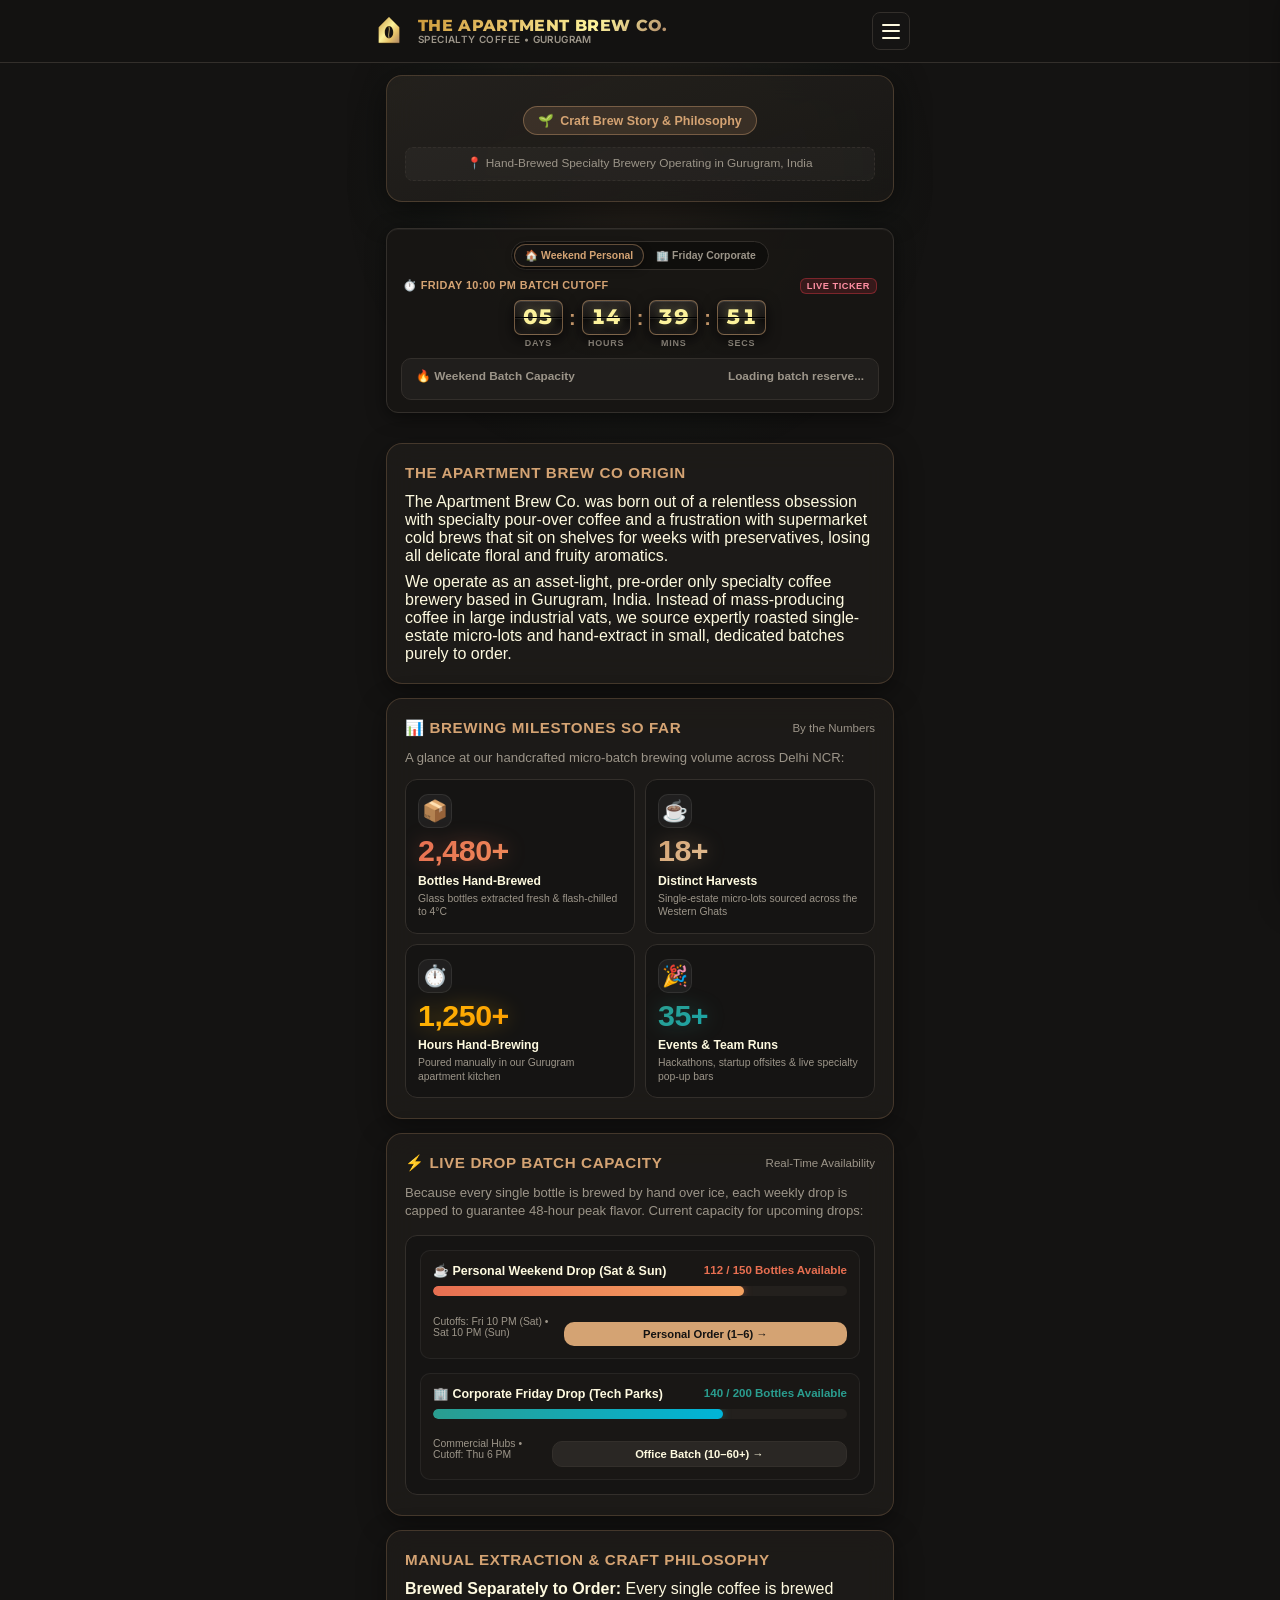
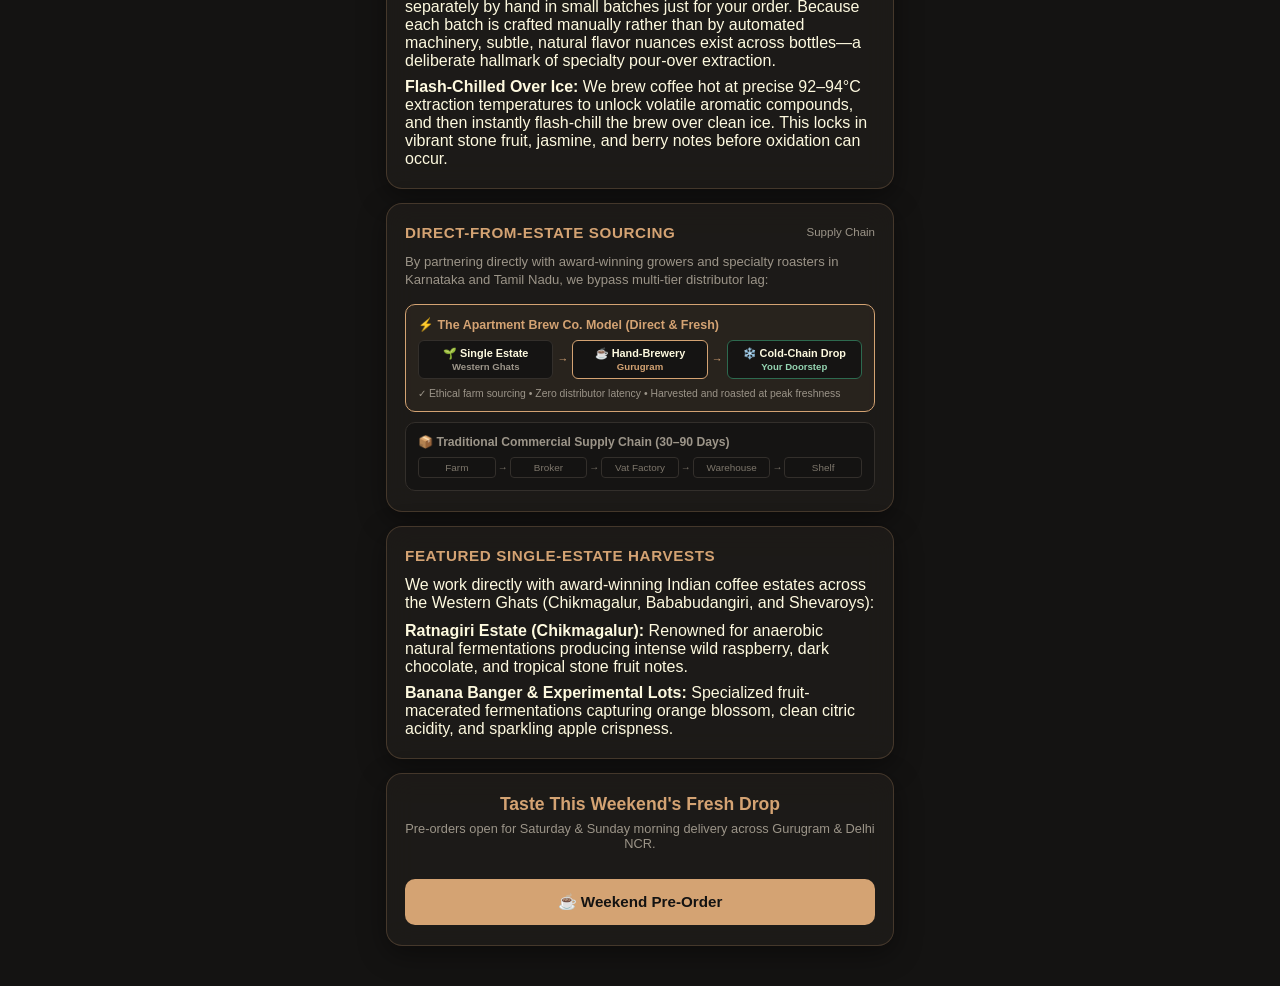
==== commit f00d29ea: "fixed spacing" ====
--- a/about.html
+++ b/about.html
@@ -32,7 +32,7 @@
   <meta name="twitter:image" content="assets/tabc-social-banner-1500x500.png" />
 </head>
 
-<body data-page="INDEX">
+<body data-page="ABOUT">
   <!-- Sticky Top Header & Hamburger Navigation (Topmost Component) -->
   <header class="site-header-sticky">
   <div class="header-inner">
@@ -76,11 +76,11 @@
       <button type="button" class="drawer-close-btn" onclick="closeNavDrawer()" aria-label="Close menu">&times;</button>
     </div>
     <nav class="drawer-nav">
-<a href="/" class="drawer-link active" data-page-link="INDEX">Home</a>
+<a href="/" class="drawer-link" data-page-link="INDEX">Home</a>
 <a href="/orders" class="drawer-link" data-page-link="ORDERS">Order Batch</a>
 <a href="/flavor" class="drawer-link" data-page-link="FLAVOR">Flavor Matcher</a>
 <a href="/guide" class="drawer-link" data-page-link="GUIDE">Freshness Guide</a>
-<a href="/about" class="drawer-link" data-page-link="ABOUT">Story so far</a>
+<a href="/about" class="drawer-link active" data-page-link="ABOUT">Story so far</a>
 <a href="/events" class="drawer-link" data-page-link="EVENTS">Event Runs</a>
 <a href="/track" class="drawer-link" data-page-link="TRACK">Inquiry/Order tracking</a>
     </nav>
--- a/style.css
+++ b/style.css
@@ -5,10 +5,10 @@
   background: rgba(24, 22, 20, 0.96);
   border: 1.5px solid var(--card-border);
   border-radius: 12px;
-  padding: 10px 12px;
-  margin: 10px auto 14px;
-  max-width: 380px;
+  padding: 12px 14px;
+  margin: 10px 0 14px;
   width: 100%;
+  max-width: 100%;
   text-align: center;
   box-shadow: 0 4px 18px rgba(0, 0, 0, 0.5), inset 0 1px 0 rgba(255, 255, 255, 0.05);
   position: relative;
@@ -1658,13 +1658,18 @@
   align-items: flex-start;
 }
 
-.wizard-step-panel {
+.wizard-slider-track .wizard-step-panel {
   flex: 0 0 33.333333%;
   width: 33.333333%;
   max-width: 33.333333%;
   box-sizing: border-box;
   margin: 0;
   transition: opacity 0.25s ease;
+}
+
+.wizard-step-panel {
+  width: 100%;
+  max-width: 100%;
 }
 
 .wizard-step-node.node-active .node-circle {
@@ -4121,3 +4126,4 @@
   transition: opacity 0.2s ease, transform 0.2s ease;
   white-space: nowrap;
 }
+
--- a/style.css
+++ b/style.css
@@ -5,10 +5,10 @@
   background: rgba(24, 22, 20, 0.96);
   border: 1.5px solid var(--card-border);
   border-radius: 12px;
-  padding: 10px 12px;
-  margin: 10px auto 14px;
-  max-width: 380px;
+  padding: 12px 14px;
+  margin: 10px 0 14px;
   width: 100%;
+  max-width: 100%;
   text-align: center;
   box-shadow: 0 4px 18px rgba(0, 0, 0, 0.5), inset 0 1px 0 rgba(255, 255, 255, 0.05);
   position: relative;
@@ -1658,13 +1658,18 @@
   align-items: flex-start;
 }
 
-.wizard-step-panel {
+.wizard-slider-track .wizard-step-panel {
   flex: 0 0 33.333333%;
   width: 33.333333%;
   max-width: 33.333333%;
   box-sizing: border-box;
   margin: 0;
   transition: opacity 0.25s ease;
+}
+
+.wizard-step-panel {
+  width: 100%;
+  max-width: 100%;
 }
 
 .wizard-step-node.node-active .node-circle {
@@ -4121,3 +4126,4 @@
   transition: opacity 0.2s ease, transform 0.2s ease;
   white-space: nowrap;
 }
+
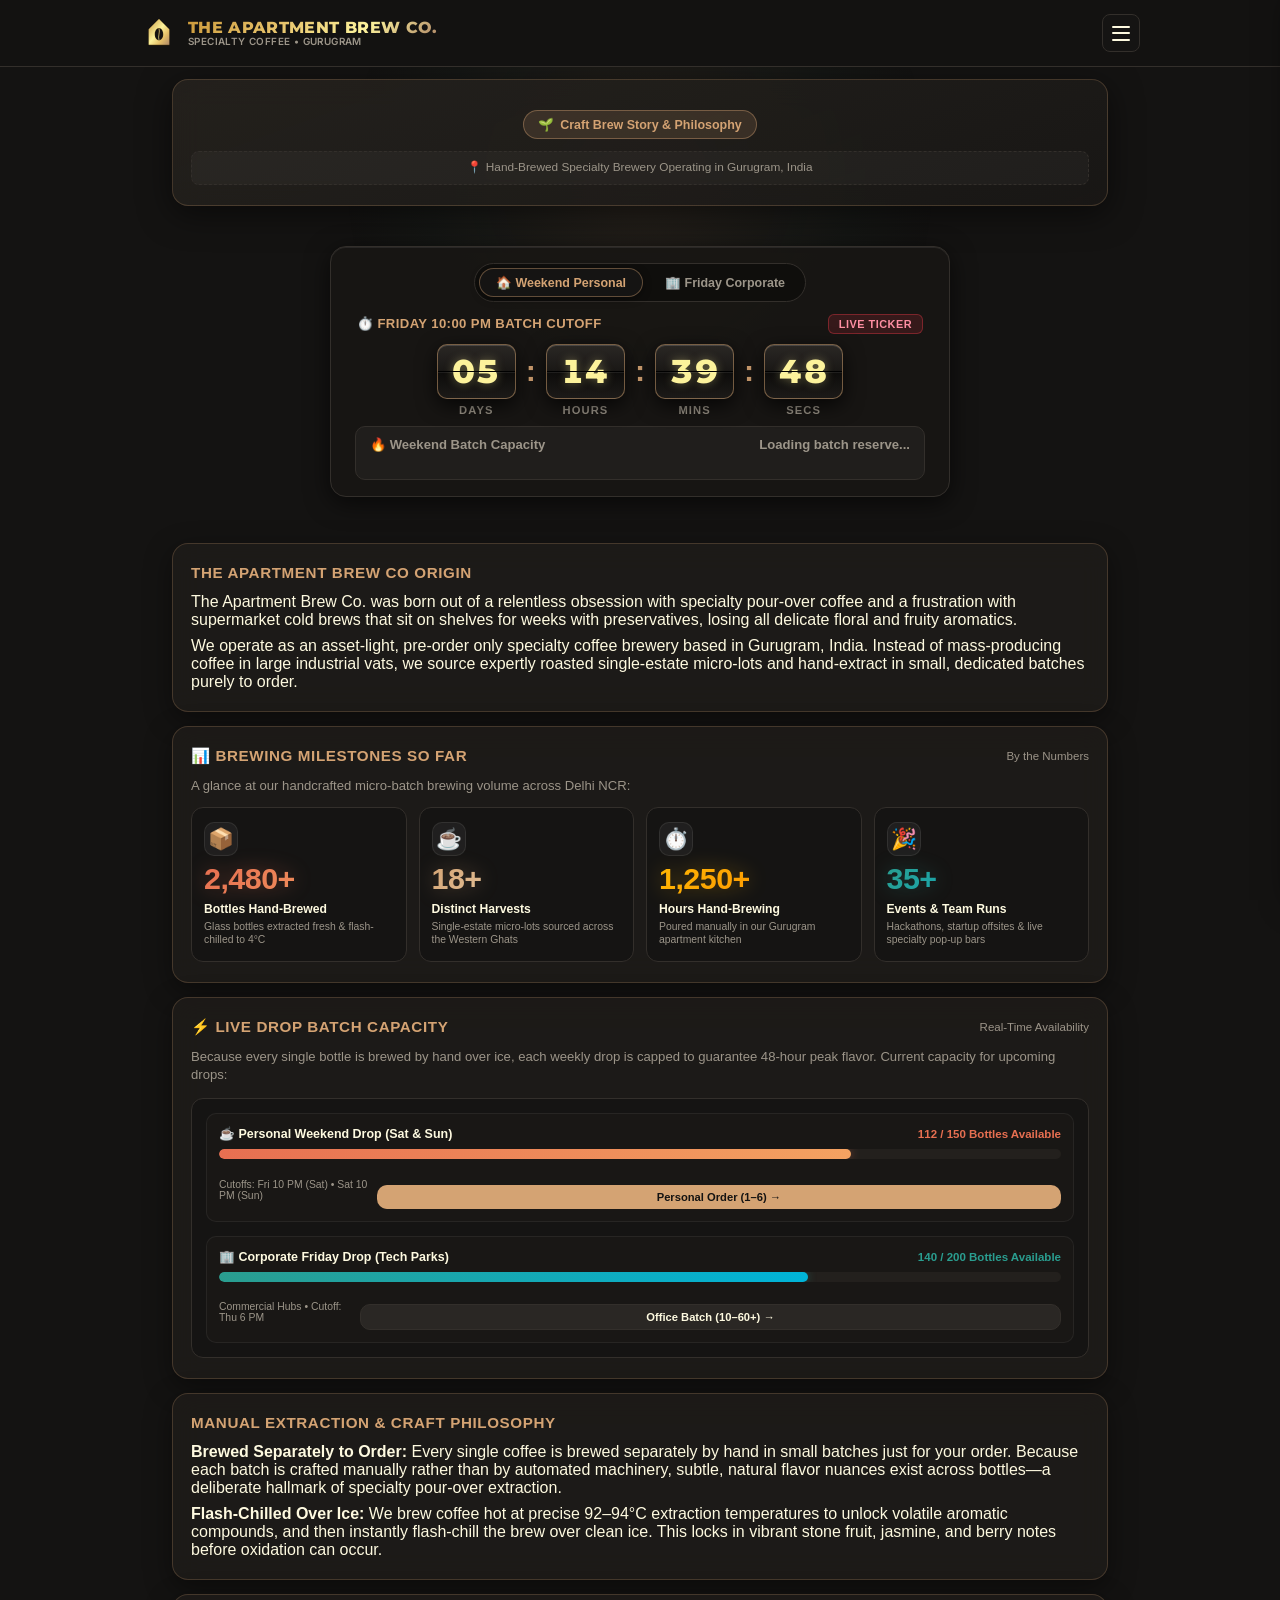
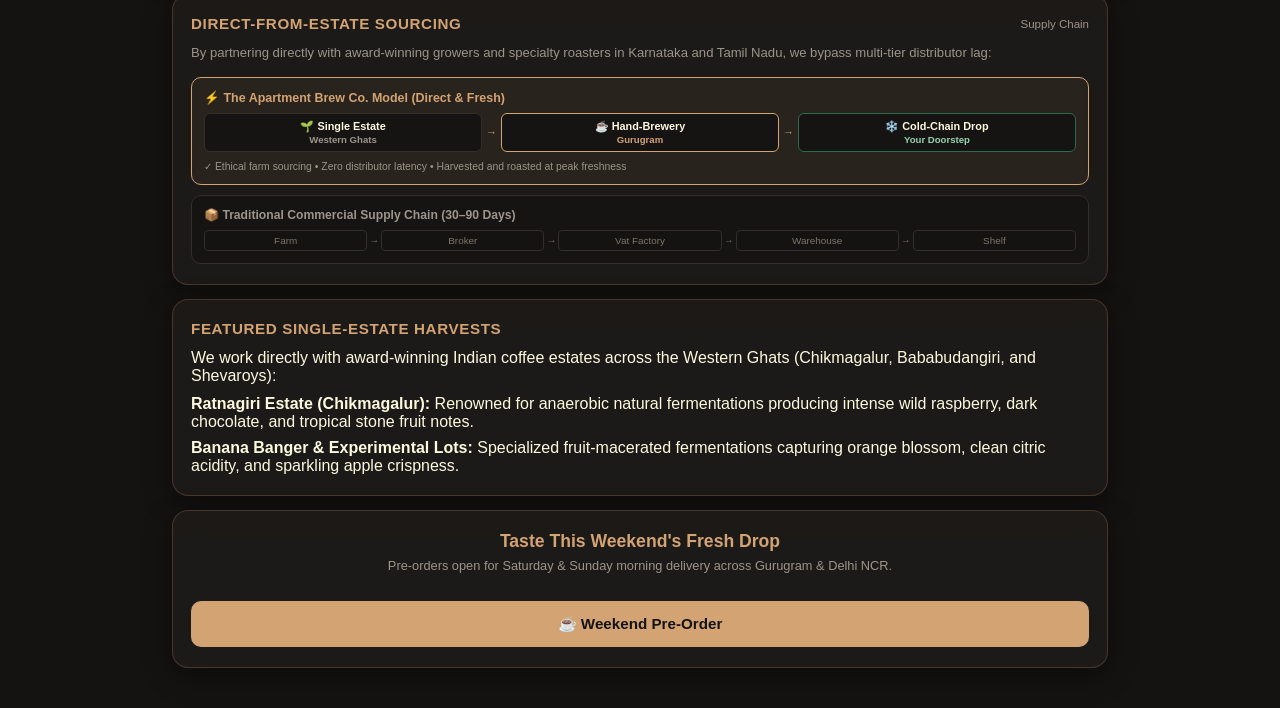
==== commit 3fb306f2: "seo optimization" ====
--- a/about.html
+++ b/about.html
@@ -4,19 +4,70 @@
   <meta charset="UTF-8" />
   <meta http-equiv="Content-Type" content="text/html; charset=UTF-8" />
   <meta name="viewport" content="width=device-width, initial-scale=1.0, maximum-scale=1.0" />
-  <title>The Apartment Brew Co. | Micro-Batch Flash-Chilled Specialty Coffee</title>
-  <link rel="stylesheet" href="style.css" />
+  <title>About Our Story &amp; Philosophy | The Apartment Brew Co.</title>
+  <meta name="description" content="The story, sourcing philosophy, and micro-batch brewing methodology behind The Apartment Brew Co. in Gurugram, India." />
+  <link rel="canonical" href="https://apartmentbrewco.in/about" />
+  <link rel="stylesheet" href="style.css?v=2.5" />
+
+    <!-- Google Fonts Embed -->
   <link rel="preconnect" href="https://fonts.googleapis.com" />
-<link rel="preconnect" href="https://fonts.gstatic.com" crossorigin />
-<link href="https://fonts.googleapis.com/css2?family=Cormorant+Garamond:ital,wght@0,500;0,600;0,700;1,400;1,600&family=Inter:wght@300;400;500;600;700;800&family=Montserrat:wght@600;700;800&family=Playfair+Display:ital,wght@0,600;0,700;1,400;1,600&family=Syne:wght@700;800&display=swap" rel="stylesheet" />
-
-</head>
-<head>
-  <meta charset="UTF-8" />
-  <meta http-equiv="Content-Type" content="text/html; charset=UTF-8" />
-  <meta name="viewport" content="width=device-width, initial-scale=1.0, maximum-scale=1.0" />
-  <title>The Apartment Brew Co. | Micro-Batch Flash-Chilled Specialty Coffee</title>
-  <link rel="stylesheet" href="style.css" />
+  <link rel="preconnect" href="https://fonts.gstatic.com" crossorigin />
+  <link href="https://fonts.googleapis.com/css2?family=Cormorant+Garamond:ital,wght@0,500;0,600;0,700;1,400;1,600&amp;family=Inter:wght@300;400;500;600;700;800&amp;family=Montserrat:wght@600;700;800&amp;family=Playfair+Display:ital,wght@0,600;0,700;1,400;1,600&amp;family=Syne:wght@700;800&amp;display=swap" rel="stylesheet" />
+
+
+  <!-- JSON-LD LocalBusiness Schema -->
+  <script type="application/ld+json">
+  {
+    "@context": "https://schema.org",
+    "@type": "CoffeeShop",
+    "name": "The Apartment Brew Co.",
+    "alternateName": "TABC",
+    "image": "https://apartmentbrewco.in/assets/tabc-social-banner-1500x500.png",
+    "logo": "https://apartmentbrewco.in/assets/tabc-emblem-gold-transparent.svg",
+    "@id": "https://apartmentbrewco.in",
+    "url": "https://apartmentbrewco.in",
+    "telephone": "+919719510654",
+    "priceRange": "₹₹",
+    "servesCuisine": "Specialty Coffee",
+    "description": "Micro-batch flash-chilled specialty coffee brewery based in Gurugram, delivering fresh 200ml glass bottles across Delhi NCR with zero preservatives.",
+    "address": {
+      "@type": "PostalAddress",
+      "streetAddress": "DLF Phase 1-5, Golf Course Road",
+      "addressLocality": "Gurugram",
+      "addressRegion": "Haryana",
+      "postalCode": "122002",
+      "addressCountry": "IN"
+    },
+    "geo": {
+      "@type": "GeoCoordinates",
+      "latitude": 28.4595,
+      "longitude": 77.0266
+    },
+    "openingHoursSpecification": [
+      {
+        "@type": "OpeningHoursSpecification",
+        "dayOfWeek": ["Saturday", "Sunday"],
+        "opens": "08:00",
+        "closes": "11:00"
+      },
+      {
+        "@type": "OpeningHoursSpecification",
+        "dayOfWeek": "Friday",
+        "opens": "09:30",
+        "closes": "16:00"
+      }
+    ],
+    "areaServed": [
+      { "@type": "City", "name": "Gurugram" },
+      { "@type": "City", "name": "Delhi" },
+      { "@type": "City", "name": "Noida" },
+      { "@type": "City", "name": "Faridabad" }
+    ],
+    "sameAs": [
+      "https://instagram.com/apartmentbrewco"
+    ]
+  }
+  </script>
 
   <!-- Favicons & Mobile Touch Icons -->
   <link rel="icon" type="image/png" sizes="16x16" href="assets/favicon-16x16.png" />
@@ -198,7 +249,7 @@
             </div>
             <div style="display: flex; justify-content: space-between; align-items: center; margin-top: 4px;">
               <span style="font-size: 0.65rem; color: var(--text-muted);">Cutoffs: Fri 10 PM (Sat) &bull; Sat 10 PM (Sun)</span>
-              <a href="personal" class="btn btn-pay" style="padding: 6px 10px; font-size: 0.7rem; text-decoration: none; display: inline-flex; align-items: center; gap: 4px;">
+              <a href="personal.html" class="btn btn-pay" style="padding: 6px 10px; font-size: 0.7rem; text-decoration: none; display: inline-flex; align-items: center; gap: 4px;">
                 <span>Personal Order (1–6) &rarr;</span>
               </a>
             </div>
@@ -214,7 +265,7 @@
             </div>
             <div style="display: flex; justify-content: space-between; align-items: center; margin-top: 4px;">
               <span style="font-size: 0.65rem; color: var(--text-muted);">Commercial Hubs &bull; Cutoff: Thu 6 PM</span>
-              <a href="corporate" class="btn btn-secondary" style="padding: 6px 10px; font-size: 0.7rem; text-decoration: none; display: inline-flex; align-items: center; gap: 4px;">
+              <a href="corporate.html" class="btn btn-secondary" style="padding: 6px 10px; font-size: 0.7rem; text-decoration: none; display: inline-flex; align-items: center; gap: 4px;">
                 <span>Office Batch (10–60+) &rarr;</span>
               </a>
             </div>
@@ -315,7 +366,7 @@
   
   </div>
   
-  <script src="app.js"></script>
+  <script src="app.js?v=2.5"></script>
 </body>
 </html>
 
--- a/style.css
+++ b/style.css
@@ -4127,3 +4127,269 @@
   white-space: nowrap;
 }
 
+/* ==================================================================== */
+/* COMPREHENSIVE RESPONSIVE DESKTOP & TABLET DESIGN SYSTEM              */
+/* ==================================================================== */
+
+/* Tablet Breakpoint (min-width: 768px) */
+@media (min-width: 768px) {
+  .container {
+    max-width: 760px;
+    padding: 0 24px;
+    gap: 20px;
+  }
+
+  .header-inner {
+    max-width: 760px;
+  }
+
+  .site-header-sticky {
+    padding: 14px 24px;
+  }
+
+  /* Hero Typography & Micro-Stats */
+  .hero-visual-card {
+    padding: 38px 28px 32px;
+  }
+
+  .hero-main-title {
+    font-size: 2.15rem;
+    line-height: 1.22;
+  }
+
+  .hero-lead-text {
+    font-size: 0.95rem;
+    max-width: 600px;
+    margin-left: auto;
+    margin-right: auto;
+  }
+
+  .hero-stats-row {
+    grid-template-columns: repeat(5, 1fr) !important;
+    gap: 8px !important;
+  }
+
+  .stat-box {
+    padding: 10px 4px !important;
+  }
+
+  /* Pack Grid Expansion (4-column row) */
+  .pack-grid {
+    grid-template-columns: repeat(4, 1fr) !important;
+    gap: 12px !important;
+  }
+
+  /* Streamlined Gateway Hub & Comparisons */
+  .streamlined-hub-grid {
+    grid-template-columns: repeat(2, 1fr) !important;
+    gap: 16px !important;
+  }
+
+  .comparison-cards-grid {
+    grid-template-columns: repeat(2, 1fr) !important;
+    gap: 16px !important;
+  }
+
+  .destination-cards-grid {
+    grid-template-columns: repeat(2, 1fr) !important;
+    gap: 16px !important;
+  }
+
+  .review-grid {
+    grid-template-columns: repeat(3, 1fr) !important;
+    gap: 14px !important;
+  }
+
+  .stats-showcase-grid {
+    grid-template-columns: repeat(4, 1fr) !important;
+    gap: 12px !important;
+  }
+
+  .pairing-cards-grid {
+    grid-template-columns: repeat(2, 1fr) !important;
+    gap: 14px !important;
+  }
+
+  .timeline-summary-grid {
+    grid-template-columns: repeat(2, 1fr) !important;
+    gap: 14px !important;
+  }
+
+  .craft-flow-grid {
+    grid-template-columns: repeat(2, 1fr) !important;
+    gap: 14px !important;
+  }
+}
+  /* Responsive Ticker Scaling (Tablet - min-width: 768px) */
+  .countdown-ticker-card {
+    max-width: 520px;
+    padding: 14px 20px;
+    margin: 14px auto 18px;
+    border-radius: 14px;
+  }
+
+  .stream-pill-toggle {
+    margin-bottom: 10px;
+    padding: 3px;
+    gap: 4px;
+  }
+
+  .stream-pill {
+    font-size: 0.72rem;
+    padding: 5px 12px;
+  }
+
+  .countdown-ticker-header {
+    font-size: 0.76rem;
+    margin-bottom: 8px;
+  }
+
+  .countdown-live-badge {
+    font-size: 0.65rem;
+    padding: 3px 8px;
+  }
+
+  .flip-clock-ticker {
+    gap: 8px !important;
+    margin: 8px auto !important;
+  }
+
+  .flip-card {
+    min-width: 58px !important;
+    max-width: 68px !important;
+    padding: 8px 10px !important;
+    border-radius: 8px !important;
+  }
+
+  .flip-digit {
+    font-size: 1.65rem !important;
+    letter-spacing: 1px !important;
+  }
+
+  .flip-label {
+    font-size: 0.64rem !important;
+    letter-spacing: 0.9px !important;
+  }
+
+  .flip-colon {
+    font-size: 1.5rem !important;
+    margin-bottom: 16px !important;
+  }
+
+  .scarcity-track {
+    height: 10px;
+  }
+
+  .scarcity-label {
+    font-size: 0.78rem;
+  }
+
+/* Wide Desktop Breakpoint (min-width: 1024px) */
+@media (min-width: 1024px) {
+  .container {
+    max-width: 1000px;
+    padding: 0 32px;
+    gap: 24px;
+  }
+
+  .header-inner {
+    max-width: 1000px;
+  }
+
+  .hero-visual-card {
+    padding: 46px 36px 36px;
+  }
+
+  .hero-main-title {
+    font-size: 2.45rem;
+    line-height: 1.25;
+  }
+
+  /* Responsive Ticker Scaling (Desktop - min-width: 1024px) */
+  .countdown-ticker-card {
+    max-width: 620px;
+    padding: 16px 24px;
+    margin: 16px auto 22px;
+    border-radius: 16px;
+    box-shadow: 0 6px 24px rgba(0, 0, 0, 0.6), inset 0 1px 0 rgba(255, 255, 255, 0.08);
+  }
+
+  .stream-pill-toggle {
+    margin-bottom: 12px;
+    padding: 4px;
+    gap: 6px;
+  }
+
+  .stream-pill {
+    font-size: 0.78rem;
+    padding: 6px 16px;
+  }
+
+  .countdown-ticker-header {
+    font-size: 0.82rem;
+    margin-bottom: 10px;
+  }
+
+  .countdown-live-badge {
+    font-size: 0.68rem;
+    padding: 3px 10px;
+  }
+
+  .flip-clock-ticker {
+    gap: 10px !important;
+    margin: 10px auto !important;
+  }
+
+  .flip-card {
+    min-width: 72px !important;
+    max-width: 82px !important;
+    padding: 10px 14px !important;
+    border-radius: 10px !important;
+    box-shadow: 0 6px 20px rgba(0, 0, 0, 0.75), inset 0 1px 0 rgba(255, 255, 255, 0.15) !important;
+  }
+
+  .flip-digit {
+    font-size: 2.05rem !important;
+    letter-spacing: 1.5px !important;
+  }
+
+  .flip-label {
+    font-size: 0.7rem !important;
+    letter-spacing: 1.1px !important;
+    margin-top: 2px;
+  }
+
+  .flip-colon {
+    font-size: 1.9rem !important;
+    margin-bottom: 20px !important;
+  }
+
+  .scarcity-track {
+    height: 11px;
+  }
+
+  .scarcity-label {
+    font-size: 0.82rem;
+  }
+
+  /* 2-Column Responsive Harvest Cards */
+  .harvest-lots-container {
+    display: grid !important;
+    grid-template-columns: repeat(2, 1fr) !important;
+    gap: 18px !important;
+  }
+
+  .harvest-preview-card.active {
+    grid-column: span 2;
+  }
+
+  /* Sensory Grid Cards (4 columns) */
+  .sensory-grid-cards {
+    grid-template-columns: repeat(4, 1fr) !important;
+    gap: 14px !important;
+  }
+
+  .stat-huge-multiplier {
+    font-size: 1.7rem !important;
+  }
+}
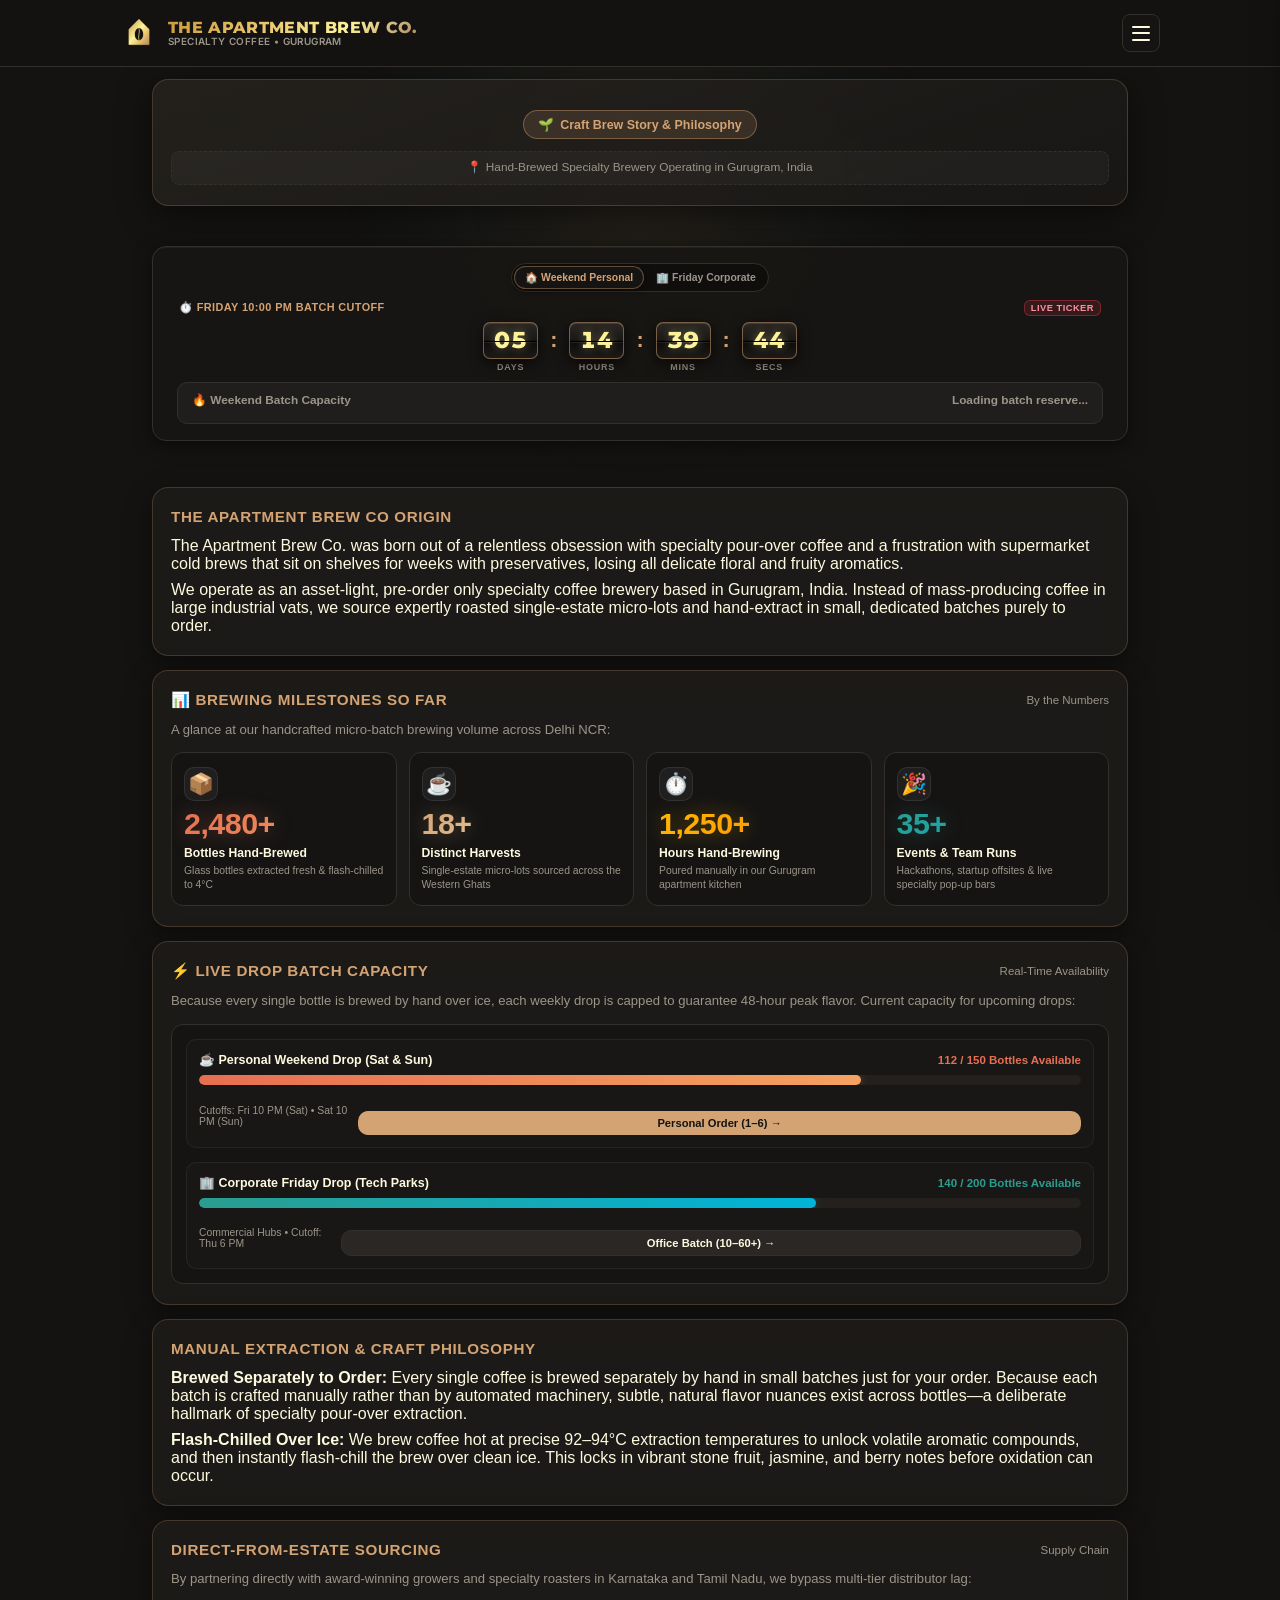
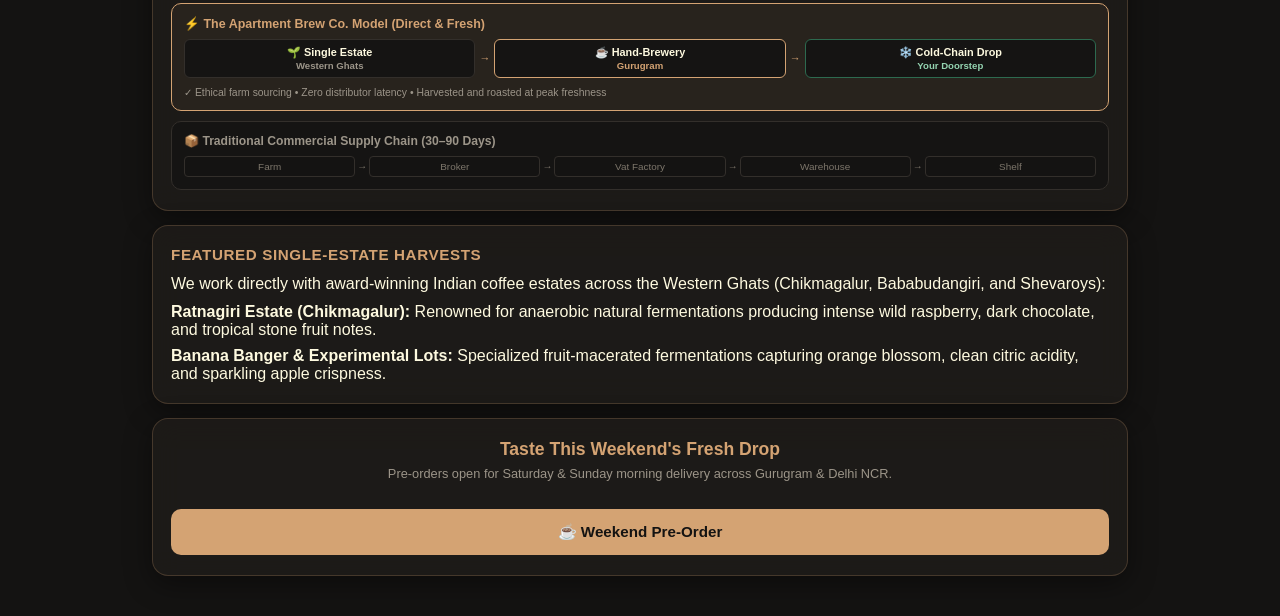
==== commit e2554581: "huge functional changes" ====
--- a/about.html
+++ b/about.html
@@ -8,12 +8,9 @@
   <meta name="description" content="The story, sourcing philosophy, and micro-batch brewing methodology behind The Apartment Brew Co. in Gurugram, India." />
   <link rel="canonical" href="https://apartmentbrewco.in/about" />
   <link rel="stylesheet" href="style.css?v=2.5" />
-
-    <!-- Google Fonts Embed -->
   <link rel="preconnect" href="https://fonts.googleapis.com" />
   <link rel="preconnect" href="https://fonts.gstatic.com" crossorigin />
-  <link href="https://fonts.googleapis.com/css2?family=Cormorant+Garamond:ital,wght@0,500;0,600;0,700;1,400;1,600&amp;family=Inter:wght@300;400;500;600;700;800&amp;family=Montserrat:wght@600;700;800&amp;family=Playfair+Display:ital,wght@0,600;0,700;1,400;1,600&amp;family=Syne:wght@700;800&amp;display=swap" rel="stylesheet" />
-
+  <link href="https://fonts.googleapis.com/css2?family=Cormorant+Garamond:ital,wght@0,500;0,600;0,700;1,400;1,600&family=Inter:wght@300;400;500;600;700;800&family=Montserrat:wght@600;700;800&family=Playfair+Display:ital,wght@0,600;0,700;1,400;1,600&family=Syne:wght@700;800&display=swap" rel="stylesheet" />
 
   <!-- JSON-LD LocalBusiness Schema -->
   <script type="application/ld+json">
@@ -249,7 +246,7 @@
             </div>
             <div style="display: flex; justify-content: space-between; align-items: center; margin-top: 4px;">
               <span style="font-size: 0.65rem; color: var(--text-muted);">Cutoffs: Fri 10 PM (Sat) &bull; Sat 10 PM (Sun)</span>
-              <a href="personal.html" class="btn btn-pay" style="padding: 6px 10px; font-size: 0.7rem; text-decoration: none; display: inline-flex; align-items: center; gap: 4px;">
+              <a href="/personal" class="btn btn-pay" style="padding: 6px 10px; font-size: 0.7rem; text-decoration: none; display: inline-flex; align-items: center; gap: 4px;">
                 <span>Personal Order (1–6) &rarr;</span>
               </a>
             </div>
@@ -265,7 +262,7 @@
             </div>
             <div style="display: flex; justify-content: space-between; align-items: center; margin-top: 4px;">
               <span style="font-size: 0.65rem; color: var(--text-muted);">Commercial Hubs &bull; Cutoff: Thu 6 PM</span>
-              <a href="corporate.html" class="btn btn-secondary" style="padding: 6px 10px; font-size: 0.7rem; text-decoration: none; display: inline-flex; align-items: center; gap: 4px;">
+              <a href="/corporate" class="btn btn-secondary" style="padding: 6px 10px; font-size: 0.7rem; text-decoration: none; display: inline-flex; align-items: center; gap: 4px;">
                 <span>Office Batch (10–60+) &rarr;</span>
               </a>
             </div>
--- a/style.css
+++ b/style.css
@@ -4096,51 +4096,81 @@
 }
 
 @keyframes radarNodePulse {
-  0% { r: 5px; opacity: 0.35; }
+  0% { r: 5.5px; opacity: 0.35; }
   100% { r: 8px; opacity: 0.75; }
 }
 
-.radar-vertex-interactive {
-  cursor: pointer;
-}
-
-.radar-vertex-interactive:hover .radar-node-pulse {
-  r: 9.5px;
-  opacity: 1;
-}
-
-.radar-micro-tooltip-box {
-  position: absolute;
-  pointer-events: none;
-  background: rgba(20, 19, 18, 0.96);
-  border: 1px solid var(--accent);
-  border-radius: 8px;
-  padding: 6px 12px;
-  font-size: 0.74rem;
-  font-weight: 700;
+/* ==================================================================== */
+/* "CONFUSED ABOUT WHAT TO ORDER?" GUIDANCE BANNER                      */
+/* ==================================================================== */
+.confused-order-banner {
+  padding: 20px 16px;
+  display: flex;
+  flex-direction: column;
+  align-items: center;
+  gap: 12px;
+}
+
+.confused-order-content {
+  display: flex;
+  flex-direction: column;
+  align-items: center;
+  gap: 6px;
+}
+
+.confused-order-icon {
+  font-size: 1.6rem;
+}
+
+.confused-order-text {
+  display: flex;
+  flex-direction: column;
+  gap: 3px;
+}
+
+.confused-order-title {
+  font-family: var(--tabc-font-display, 'Montserrat', sans-serif);
+  font-size: 1.05rem;
+  font-weight: 800;
   color: var(--text);
-  box-shadow: 0 4px 20px rgba(0, 0, 0, 0.7), 0 0 12px rgba(212, 163, 115, 0.35);
-  backdrop-filter: blur(8px);
-  -webkit-backdrop-filter: blur(8px);
-  z-index: 100;
-  transition: opacity 0.2s ease, transform 0.2s ease;
-  white-space: nowrap;
-}
+  letter-spacing: 0.3px;
+}
+
+.confused-order-sub {
+  font-size: 0.8rem;
+  color: var(--text-muted);
+  line-height: 1.4;
+  max-width: 460px;
+}
+
+.confused-order-btn {
+  text-decoration: none;
+  display: inline-flex;
+  align-items: center;
+  justify-content: center;
+  gap: 8px;
+  width: 100%;
+  max-width: 340px;
+}
+
 
 /* ==================================================================== */
 /* COMPREHENSIVE RESPONSIVE DESKTOP & TABLET DESIGN SYSTEM              */
 /* ==================================================================== */
 
-/* Tablet Breakpoint (min-width: 768px) */
+/* ==================================================================== */
+/* RESPONSIVE BREAKPOINTS (Desktop & Tablet Expansion)                  */
+/* ==================================================================== */
+/* Tablet & Desktop Breakpoint (min-width: 768px) */
 @media (min-width: 768px) {
   .container {
-    max-width: 760px;
+    max-width: 960px;
     padding: 0 24px;
     gap: 20px;
   }
 
   .header-inner {
-    max-width: 760px;
+    max-width: 960px;
   }
 
   .site-header-sticky {
@@ -4173,23 +4203,132 @@
     padding: 10px 4px !important;
   }
 
+  /* 1. Sensory Profile & Extraction: 4 columns in parallel */
+  .sensory-grid-cards {
+    display: grid !important;
+    grid-template-columns: repeat(4, 1fr) !important;
+    gap: 14px !important;
+  }
+
+  .stat-huge-multiplier {
+    font-size: 1.55rem !important;
+  }
+
+  /* 2. 48-Hour Freshness: Graph on Line 1 (100%), 3 Cards on Line 2 (in parallel) */
+  .freshness-graph-wrapper {
+    width: 100% !important;
+    display: block !important;
+    margin-bottom: 16px !important;
+  }
+
+  .timeline-summary-grid {
+    display: grid !important;
+    grid-template-columns: repeat(3, 1fr) !important;
+    gap: 14px !important;
+    width: 100% !important;
+  }
+
+  .timeline-point-card {
+    height: 100% !important;
+    display: flex !important;
+    flex-direction: column !important;
+    justify-content: space-between !important;
+  }
+
+  /* 3. The Craft Process: 3 steps in parallel */
+  .craft-flow-grid {
+    display: grid !important;
+    grid-template-columns: repeat(3, 1fr) !important;
+    gap: 16px !important;
+    align-items: stretch !important;
+  }
+
+  .craft-flow-step {
+    height: 100% !important;
+    display: flex !important;
+    flex-direction: column !important;
+    justify-content: space-between !important;
+  }
+
+  /* 4. Confused About What to Order: 1 Line */
+  .confused-order-banner {
+    display: flex !important;
+    flex-direction: row !important;
+    align-items: center !important;
+    justify-content: space-between !important;
+    text-align: left !important;
+    padding: 16px 24px !important;
+    gap: 20px !important;
+  }
+
+  .confused-order-content {
+    display: flex !important;
+    flex-direction: row !important;
+    align-items: center !important;
+    gap: 16px !important;
+    flex: 1 1 auto !important;
+  }
+
+  .confused-order-icon {
+    font-size: 1.8rem !important;
+    flex-shrink: 0 !important;
+  }
+
+  .confused-order-text {
+    display: flex !important;
+    flex-direction: column !important;
+    gap: 2px !important;
+  }
+
+  .confused-order-title {
+    font-size: 1.05rem !important;
+    font-weight: 800 !important;
+    color: var(--text) !important;
+  }
+
+  .confused-order-sub {
+    font-size: 0.78rem !important;
+    color: var(--text-muted) !important;
+    max-width: 520px !important;
+    line-height: 1.35 !important;
+  }
+
+  .confused-order-btn {
+    flex-shrink: 0 !important;
+    width: auto !important;
+    max-width: none !important;
+    margin: 0 !important;
+    white-space: nowrap !important;
+    padding: 12px 22px !important;
+  }
+
+  /* 5. Elements of The Comparison: 3 cards in parallel */
+  .comparison-cards-grid {
+    display: grid !important;
+    grid-template-columns: repeat(3, 1fr) !important;
+    gap: 16px !important;
+    align-items: stretch !important;
+  }
+
+  .comp-card {
+    height: 100% !important;
+    display: flex !important;
+    flex-direction: column !important;
+    justify-content: flex-start !important;
+  }
+
   /* Pack Grid Expansion (4-column row) */
   .pack-grid {
     grid-template-columns: repeat(4, 1fr) !important;
     gap: 12px !important;
   }
 
-  /* Streamlined Gateway Hub & Comparisons */
+  /* Streamlined Gateway Hub & Destinations */
   .streamlined-hub-grid {
     grid-template-columns: repeat(2, 1fr) !important;
     gap: 16px !important;
   }
 
-  .comparison-cards-grid {
-    grid-template-columns: repeat(2, 1fr) !important;
-    gap: 16px !important;
-  }
-
   .destination-cards-grid {
     grid-template-columns: repeat(2, 1fr) !important;
     gap: 16px !important;
@@ -4210,90 +4349,41 @@
     gap: 14px !important;
   }
 
-  .timeline-summary-grid {
-    grid-template-columns: repeat(2, 1fr) !important;
-    gap: 14px !important;
-  }
-
-  .craft-flow-grid {
-    grid-template-columns: repeat(2, 1fr) !important;
-    gap: 14px !important;
-  }
-}
-  /* Responsive Ticker Scaling (Tablet - min-width: 768px) */
+  /* Ticker Centering & Scaling */
   .countdown-ticker-card {
-    max-width: 520px;
-    padding: 14px 20px;
-    margin: 14px auto 18px;
+    width: 100% !important;
+    max-width: 100% !important;
+    margin: 14px 0 18px !important;
     border-radius: 14px;
   }
 
-  .stream-pill-toggle {
-    margin-bottom: 10px;
-    padding: 3px;
-    gap: 4px;
-  }
-
-  .stream-pill {
-    font-size: 0.72rem;
-    padding: 5px 12px;
-  }
-
-  .countdown-ticker-header {
-    font-size: 0.76rem;
-    margin-bottom: 8px;
-  }
-
-  .countdown-live-badge {
-    font-size: 0.65rem;
-    padding: 3px 8px;
-  }
-
+  .flip-card {
+    min-width: 48px !important;
+    max-width: 56px !important;
+    padding: 6px 10px !important;
+  }
+
+  .flip-digit {
+    font-size: 1.45rem !important;
+  }
   .flip-clock-ticker {
-    gap: 8px !important;
-    margin: 8px auto !important;
-  }
-
-  .flip-card {
-    min-width: 58px !important;
-    max-width: 68px !important;
-    padding: 8px 10px !important;
-    border-radius: 8px !important;
-  }
-
-  .flip-digit {
-    font-size: 1.65rem !important;
-    letter-spacing: 1px !important;
-  }
-
-  .flip-label {
-    font-size: 0.64rem !important;
-    letter-spacing: 0.9px !important;
+    gap: 12px !important;
   }
 
   .flip-colon {
-    font-size: 1.5rem !important;
-    margin-bottom: 16px !important;
-  }
-
-  .scarcity-track {
-    height: 10px;
-  }
-
-  .scarcity-label {
-    font-size: 0.78rem;
-  }
-
-/* Wide Desktop Breakpoint (min-width: 1024px) */
+    font-size: 1.35rem !important;
+    margin-bottom: 14px !important;
+  }
+}
 @media (min-width: 1024px) {
   .container {
-    max-width: 1000px;
+    max-width: 1040px;
     padding: 0 32px;
     gap: 24px;
   }
 
   .header-inner {
-    max-width: 1000px;
+    max-width: 1040px;
   }
 
   .hero-visual-card {
@@ -4305,71 +4395,11 @@
     line-height: 1.25;
   }
 
-  /* Responsive Ticker Scaling (Desktop - min-width: 1024px) */
   .countdown-ticker-card {
-    max-width: 620px;
-    padding: 16px 24px;
-    margin: 16px auto 22px;
-    border-radius: 16px;
-    box-shadow: 0 6px 24px rgba(0, 0, 0, 0.6), inset 0 1px 0 rgba(255, 255, 255, 0.08);
-  }
-
-  .stream-pill-toggle {
-    margin-bottom: 12px;
-    padding: 4px;
-    gap: 6px;
-  }
-
-  .stream-pill {
-    font-size: 0.78rem;
-    padding: 6px 16px;
-  }
-
-  .countdown-ticker-header {
-    font-size: 0.82rem;
-    margin-bottom: 10px;
-  }
-
-  .countdown-live-badge {
-    font-size: 0.68rem;
-    padding: 3px 10px;
-  }
-
-  .flip-clock-ticker {
-    gap: 10px !important;
-    margin: 10px auto !important;
-  }
-
-  .flip-card {
-    min-width: 72px !important;
-    max-width: 82px !important;
-    padding: 10px 14px !important;
-    border-radius: 10px !important;
-    box-shadow: 0 6px 20px rgba(0, 0, 0, 0.75), inset 0 1px 0 rgba(255, 255, 255, 0.15) !important;
-  }
-
-  .flip-digit {
-    font-size: 2.05rem !important;
-    letter-spacing: 1.5px !important;
-  }
-
-  .flip-label {
-    font-size: 0.7rem !important;
-    letter-spacing: 1.1px !important;
-    margin-top: 2px;
-  }
-
-  .flip-colon {
-    font-size: 1.9rem !important;
-    margin-bottom: 20px !important;
-  }
-
-  .scarcity-track {
-    height: 11px;
-  }
-
-  .scarcity-label {
-    font-size: 0.82rem;
+    width: 100% !important;
+    max-width: 100% !important;
+    margin: 16px 0 22px !important;
+    padding: 16px 24px !important;
   }
 
   /* 2-Column Responsive Harvest Cards */
@@ -4383,13 +4413,511 @@
     grid-column: span 2;
   }
 
-  /* Sensory Grid Cards (4 columns) */
   .sensory-grid-cards {
     grid-template-columns: repeat(4, 1fr) !important;
-    gap: 14px !important;
+    gap: 16px !important;
   }
 
   .stat-huge-multiplier {
     font-size: 1.7rem !important;
   }
 }
+
+/* ==================================================================== */
+/* LUXURY METALLIC SHIMMER & ANIMATION KEYFRAMES                       */
+/* ==================================================================== */
+@keyframes metallicShimmer {
+  0% { background-position: -200% 0; }
+  100% { background-position: 200% 0; }
+}
+
+@keyframes goldGleam {
+  0%, 100% { filter: drop-shadow(0 0 4px rgba(212, 163, 115, 0.35)); }
+  50% { filter: drop-shadow(0 0 14px rgba(252, 242, 155, 0.8)); }
+}
+
+.shimmer-badge {
+  background: linear-gradient(90deg, rgba(212, 163, 115, 0.15) 0%, rgba(252, 242, 155, 0.35) 50%, rgba(212, 163, 115, 0.15) 100%);
+  background-size: 200% 100%;
+  animation: metallicShimmer 3.5s infinite linear;
+}
+
+/* ==================================================================== */
+/* BOARDING PASS / COLD-CHAIN MANIFEST STYLING (/track)                 */
+/* ==================================================================== */
+.cold-chain-manifest-card {
+  background: linear-gradient(165deg, #1e1c19 0%, #141311 100%);
+  border: 1.5px solid rgba(212, 163, 115, 0.45);
+  border-radius: 14px;
+  padding: 0;
+  margin-top: 14px;
+  position: relative;
+  overflow: hidden;
+  box-shadow: 0 8px 30px rgba(0, 0, 0, 0.65), inset 0 1px 0 rgba(255, 255, 255, 0.08);
+}
+
+.manifest-header {
+  background: #151412;
+  padding: 12px 16px;
+  border-bottom: 1.5px dashed rgba(212, 163, 115, 0.35);
+  display: flex;
+  justify-content: space-between;
+  align-items: center;
+  position: relative;
+}
+
+.manifest-cutout-left,
+.manifest-cutout-right {
+  position: absolute;
+  width: 18px;
+  height: 18px;
+  background: #141312;
+  border-radius: 50%;
+  top: 100%;
+  transform: translateY(-50%);
+  z-index: 10;
+  border: 1.5px solid rgba(212, 163, 115, 0.45);
+}
+
+.manifest-cutout-left { left: -10px; }
+.manifest-cutout-right { right: -10px; }
+
+.manifest-body {
+  padding: 16px;
+}
+
+.manifest-barcode-row {
+  display: flex;
+  justify-content: space-between;
+  align-items: center;
+  border-top: 1px dashed var(--card-border);
+  padding-top: 12px;
+  margin-top: 12px;
+}
+
+.manifest-temp-log {
+  display: inline-flex;
+  align-items: center;
+  gap: 6px;
+  background: rgba(144, 224, 239, 0.1);
+  border: 1px solid rgba(144, 224, 239, 0.3);
+  color: #90e0ef;
+  font-size: 0.68rem;
+  font-weight: 700;
+  padding: 3px 8px;
+  border-radius: 6px;
+}
+
+.manifest-stamp {
+  border: 1.5px solid #2d6a4f;
+  color: #95d5b2;
+  background: rgba(45, 106, 79, 0.2);
+  font-size: 0.62rem;
+  font-weight: 900;
+  letter-spacing: 0.8px;
+  padding: 3px 8px;
+  border-radius: 4px;
+  transform: rotate(-3deg);
+  display: inline-block;
+  text-transform: uppercase;
+}
+
+/* 1-Click Refill Brew Button */
+.btn-refill-brew {
+  background: linear-gradient(135deg, #d4a373 0%, #fcf29b 50%, #b08968 100%);
+  background-size: 200% 100%;
+  color: #141312;
+  font-weight: 800;
+  font-size: 0.85rem;
+  padding: 12px 18px;
+  border-radius: 10px;
+  border: none;
+  width: 100%;
+  cursor: pointer;
+  display: flex;
+  align-items: center;
+  justify-content: center;
+  gap: 8px;
+  margin-top: 12px;
+  box-shadow: 0 4px 18px rgba(212, 163, 115, 0.35);
+  transition: all 0.25s ease;
+  text-decoration: none;
+  animation: metallicShimmer 4s infinite linear;
+}
+
+.btn-refill-brew:hover {
+  filter: brightness(1.08);
+  transform: translateY(-2px);
+  box-shadow: 0 6px 24px rgba(212, 163, 115, 0.5);
+}
+
+/* ==================================================================== */
+/* COMMUNITY CALIBRATION & STANDING ORDER STYLES                        */
+/* ==================================================================== */
+.community-calib-grid {
+  display: grid;
+  grid-template-columns: repeat(auto-fit, minmax(130px, 1fr));
+  gap: 10px;
+  margin-top: 10px;
+}
+
+.community-calib-card {
+  background: var(--card-inner);
+  border: 1.5px solid var(--card-border);
+  border-radius: 12px;
+  padding: 12px 10px;
+  text-align: center;
+  position: relative;
+  overflow: hidden;
+  transition: all 0.25s ease;
+}
+
+.community-calib-card:hover {
+  border-color: var(--accent);
+  transform: translateY(-2px);
+  box-shadow: 0 4px 16px rgba(0, 0, 0, 0.4);
+}
+
+.standing-order-card {
+  background: linear-gradient(165deg, rgba(212, 163, 115, 0.08) 0%, rgba(21, 20, 19, 0.95) 100%);
+  border: 1.5px solid rgba(212, 163, 115, 0.35);
+  border-radius: 12px;
+  padding: 14px;
+  margin: 12px 0;
+  transition: all 0.25s ease;
+}
+
+.standing-order-card.active {
+  border-color: var(--accent);
+  box-shadow: 0 0 16px rgba(212, 163, 115, 0.25);
+}
+
+.standing-order-header {
+  display: flex;
+  align-items: center;
+  justify-content: space-between;
+  cursor: pointer;
+}
+
+.standing-order-pill {
+  font-size: 0.68rem;
+  font-weight: 800;
+  background: rgba(45, 106, 79, 0.25);
+  color: #95d5b2;
+  border: 1px solid #2d6a4f;
+  padding: 2px 8px;
+  border-radius: 10px;
+}
+/* ==================================================================== */
+/* 1. LIVE COMMUNITY CALIBRATION SCORES (flavor.html)                   */
+/* ==================================================================== */
+.community-calibration-grid {
+  display: flex;
+  flex-direction: column;
+  gap: 12px;
+  margin-top: 14px;
+}
+
+.community-calibration-card {
+  background: linear-gradient(165deg, rgba(31, 29, 26, 0.95) 0%, rgba(20, 19, 18, 0.98) 100%);
+  border: 1.5px solid var(--card-border);
+  border-radius: 14px;
+  padding: 16px;
+  position: relative;
+  overflow: hidden;
+  transition: transform 0.2s ease, border-color 0.2s ease, box-shadow 0.2s ease;
+}
+
+.community-calibration-card:hover {
+  transform: translateY(-2px);
+  border-color: rgba(212, 163, 115, 0.5);
+  box-shadow: 0 6px 22px rgba(0, 0, 0, 0.5);
+}
+
+.calibration-card-top {
+  display: flex;
+  justify-content: space-between;
+  align-items: flex-start;
+  margin-bottom: 12px;
+}
+
+.calibration-lot-title {
+  font-size: 0.95rem;
+  font-weight: 800;
+  color: var(--text);
+  line-height: 1.2;
+}
+
+.calibration-lot-subtitle {
+  font-size: 0.72rem;
+  color: var(--accent);
+  margin-top: 2px;
+}
+
+.calibration-score-badge {
+  background: rgba(212, 163, 115, 0.15);
+  border: 1px solid var(--accent);
+  border-radius: 20px;
+  padding: 4px 10px;
+  font-size: 0.74rem;
+  font-weight: 800;
+  color: #fcf29b;
+  display: inline-flex;
+  align-items: center;
+  gap: 4px;
+  white-space: nowrap;
+}
+
+.calibration-metrics-list {
+  display: flex;
+  flex-direction: column;
+  gap: 8px;
+  background: rgba(0, 0, 0, 0.25);
+  border: 1px solid rgba(255, 255, 255, 0.04);
+  border-radius: 10px;
+  padding: 10px 12px;
+  margin-bottom: 12px;
+}
+
+.calibration-metric-row {
+  display: flex;
+  justify-content: space-between;
+  align-items: center;
+  font-size: 0.73rem;
+}
+
+.calibration-metric-label {
+  color: var(--text-muted);
+  font-weight: 600;
+}
+
+.calibration-metric-val {
+  font-weight: 700;
+  color: var(--accent);
+}
+
+.calibration-quote-bubble {
+  background: rgba(255, 255, 255, 0.02);
+  border-left: 2.5px solid var(--accent);
+  padding: 6px 10px;
+  border-radius: 0 8px 8px 0;
+  font-size: 0.72rem;
+  font-style: italic;
+  color: var(--text-muted);
+  line-height: 1.35;
+  margin-bottom: 12px;
+}
+
+/* ==================================================================== */
+/* 2. 1-CLICK "REFILL MY BREW" COMPONENT (track.html)                   */
+/* ==================================================================== */
+.refill-action-card {
+  background: linear-gradient(145deg, rgba(31, 29, 26, 0.95) 0%, rgba(20, 19, 18, 0.98) 100%);
+  border: 1.5px solid rgba(212, 163, 115, 0.4);
+  border-radius: 14px;
+  padding: 16px;
+  margin-top: 14px;
+  box-shadow: 0 4px 20px rgba(0, 0, 0, 0.4);
+  text-align: center;
+  position: relative;
+  overflow: hidden;
+}
+
+.refill-action-header {
+  display: flex;
+  align-items: center;
+  gap: 10px;
+  text-align: left;
+  margin-bottom: 12px;
+}
+
+.refill-icon-badge {
+  width: 38px;
+  height: 38px;
+  border-radius: 10px;
+  background: rgba(212, 163, 115, 0.15);
+  border: 1px solid var(--accent);
+  display: flex;
+  align-items: center;
+  justify-content: center;
+  font-size: 1.2rem;
+  flex-shrink: 0;
+}
+
+.refill-title {
+  font-size: 0.92rem;
+  font-weight: 800;
+  color: var(--text);
+  line-height: 1.2;
+}
+
+.refill-subtitle {
+  font-size: 0.72rem;
+  color: var(--text-muted);
+  line-height: 1.3;
+  margin-top: 2px;
+}
+
+.btn-refill-brew {
+  background: var(--gradient-gold);
+  color: #141312;
+  font-size: 0.85rem;
+  font-weight: 900;
+  letter-spacing: 0.4px;
+  border: none;
+  border-radius: 10px;
+  padding: 12px 20px;
+  width: 100%;
+  cursor: pointer;
+  transition: all 0.25s ease;
+  display: inline-flex;
+  align-items: center;
+  justify-content: center;
+  gap: 8px;
+  box-shadow: 0 4px 16px rgba(212, 163, 115, 0.35);
+}
+
+.btn-refill-brew:hover {
+  filter: brightness(1.08);
+  transform: translateY(-1px);
+  box-shadow: 0 6px 20px rgba(212, 163, 115, 0.45);
+}
+
+/* ==================================================================== */
+/* 3. RECURRING STANDING ORDERS SELECTOR (personal.html & corporate)   */
+/* ==================================================================== */
+.cadence-selector-container {
+  background: var(--card-inner);
+  border: 1.5px solid var(--card-border);
+  border-radius: 14px;
+  padding: 14px 12px;
+  margin: 14px 0;
+  position: relative;
+}
+
+.cadence-selector-header {
+  display: flex;
+  justify-content: space-between;
+  align-items: center;
+  font-size: 0.72rem;
+  font-weight: 800;
+  color: var(--accent);
+  text-transform: uppercase;
+  letter-spacing: 0.6px;
+  margin-bottom: 10px;
+  padding: 0 2px;
+}
+
+.standing-order-discount-badge {
+  background: rgba(45, 106, 79, 0.25);
+  border: 1px solid #2d6a4f;
+  color: #95d5b2;
+  font-size: 0.62rem;
+  font-weight: 800;
+  padding: 2px 8px;
+  border-radius: 10px;
+  letter-spacing: 0.4px;
+}
+
+.cadence-options-grid {
+  display: flex;
+  flex-direction: column;
+  gap: 8px;
+}
+
+.cadence-option {
+  background: rgba(255, 255, 255, 0.02);
+  border: 1.5px solid var(--card-border);
+  border-radius: 10px;
+  padding: 10px 12px;
+  display: flex;
+  align-items: center;
+  gap: 10px;
+  cursor: pointer;
+  transition: all 0.2s ease;
+  position: relative;
+}
+
+.cadence-option:hover {
+  border-color: rgba(212, 163, 115, 0.4);
+  background: rgba(212, 163, 115, 0.04);
+}
+
+.cadence-option.active {
+  border-color: var(--accent);
+  background: rgba(212, 163, 115, 0.1);
+  box-shadow: 0 2px 12px rgba(212, 163, 115, 0.15);
+}
+
+.cadence-radio {
+  width: 16px;
+  height: 16px;
+  border-radius: 50%;
+  border: 2px solid var(--card-border);
+  flex-shrink: 0;
+  display: flex;
+  align-items: center;
+  justify-content: center;
+  transition: all 0.2s ease;
+}
+
+.cadence-option.active .cadence-radio {
+  border-color: var(--accent);
+  background: var(--accent);
+  box-shadow: 0 0 6px rgba(212, 163, 115, 0.6);
+}
+
+.cadence-info {
+  flex: 1;
+}
+
+.cadence-name {
+  font-size: 0.78rem;
+  font-weight: 800;
+  color: var(--text);
+  line-height: 1.2;
+}
+
+.cadence-desc {
+  font-size: 0.68rem;
+  color: var(--text-muted);
+  line-height: 1.25;
+  margin-top: 2px;
+}
+
+.cadence-tag {
+  font-size: 0.65rem;
+  font-weight: 700;
+  padding: 3px 8px;
+  border-radius: 8px;
+  background: rgba(255, 255, 255, 0.06);
+  color: var(--text-muted);
+  white-space: nowrap;
+}
+
+.cadence-tag.tag-discount {
+  background: rgba(45, 106, 79, 0.3);
+  border: 1px solid #2d6a4f;
+  color: #95d5b2;
+  font-weight: 800;
+}
+
+.standing-order-active-badge {
+  background: rgba(45, 106, 79, 0.2);
+  border: 1.5px solid #2d6a4f;
+  border-radius: 10px;
+  padding: 10px 12px;
+  margin-top: 10px;
+  display: flex;
+  align-items: center;
+  justify-content: space-between;
+}
+
+/* Lucide Icon Styling */
+.lucide {
+  width: 1.15em;
+  height: 1.15em;
+  stroke-width: 2;
+  vertical-align: -0.18em;
+  display: inline-block;
+}
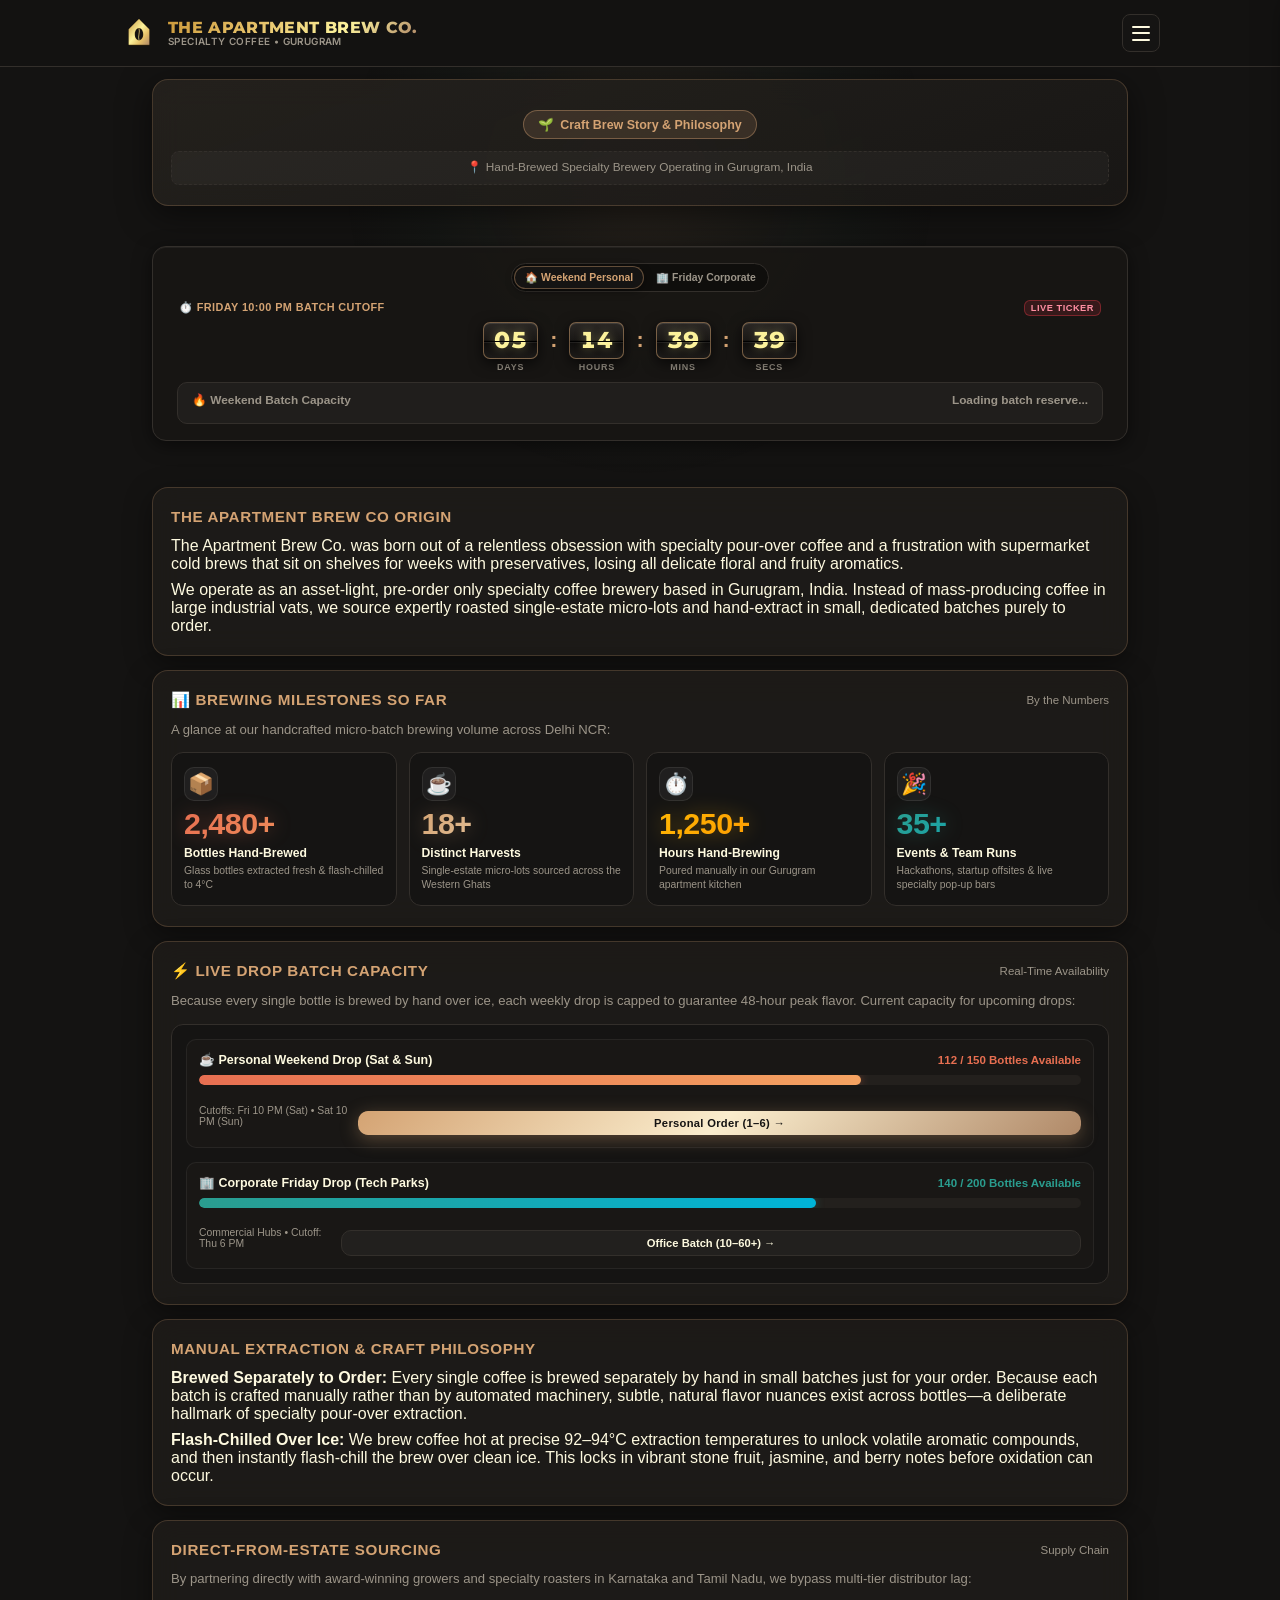
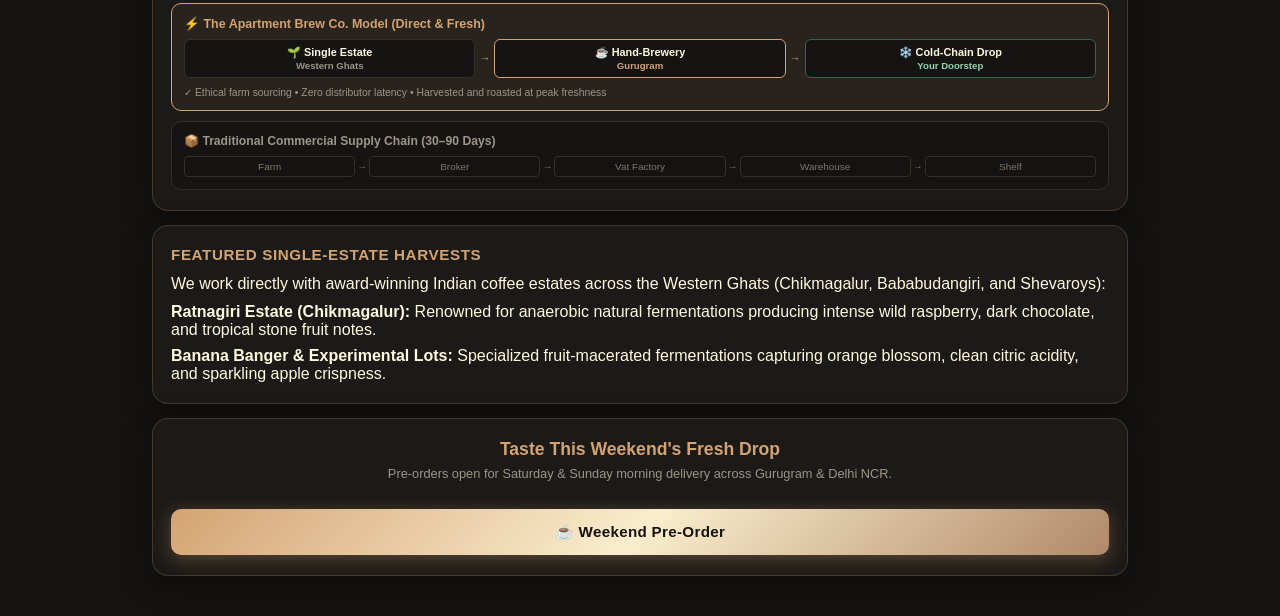
==== commit 06b7685a: "fixing navigation" ====
--- a/about.html
+++ b/about.html
@@ -119,13 +119,14 @@
           alt="TABC Emblem" 
           style="width: 24px; height: 24px; object-fit: contain;" 
         />
-        <span class="drawer-title">Navigation Menu</span>
+        <span class="drawer-title">Explore</span>
       </div>
       <button type="button" class="drawer-close-btn" onclick="closeNavDrawer()" aria-label="Close menu">&times;</button>
     </div>
     <nav class="drawer-nav">
 <a href="/" class="drawer-link" data-page-link="INDEX">Home</a>
-<a href="/orders" class="drawer-link" data-page-link="ORDERS">Order Batch</a>
+<a href="/orders" class="drawer-link" data-page-link="ORDERS" id="drawerOrderLink">Order Batch #1</a>
+<a href="/pass" class="drawer-link" data-page-link="PASS">Manage Active Pass</a>
 <a href="/flavor" class="drawer-link" data-page-link="FLAVOR">Flavor Matcher</a>
 <a href="/guide" class="drawer-link" data-page-link="GUIDE">Freshness Guide</a>
 <a href="/about" class="drawer-link active" data-page-link="ABOUT">Story so far</a>
--- a/style.css
+++ b/style.css
@@ -1486,7 +1486,7 @@
 
 .streamlined-hub-grid {
   display: grid;
-  grid-template-columns: 1fr 1fr;
+  grid-template-columns: repeat(auto-fit, minmax(220px, 1fr));
   gap: 10px;
   margin-bottom: 12px;
 }
@@ -2921,7 +2921,7 @@
 /* Destination Order Branching Cards */
 .destination-cards-grid {
   display: grid;
-  grid-template-columns: 1fr 1fr;
+  grid-template-columns: repeat(auto-fit, minmax(250px, 1fr));
   gap: 12px;
   margin-top: 14px;
 }
@@ -4330,8 +4330,8 @@
   }
 
   .destination-cards-grid {
-    grid-template-columns: repeat(2, 1fr) !important;
-    gap: 16px !important;
+    grid-template-columns: repeat(3, 1fr) !important;
+    gap: 14px !important;
   }
 
   .review-grid {
@@ -4921,3 +4921,815 @@
   vertical-align: -0.18em;
   display: inline-block;
 }
+
+/* ==================================================================== */
+/* UNIFIED BUTTON & INTERACTIVE COMPONENT SYSTEM                        */
+/* Signature Golden Hue Fill Across All Pages                           */
+/* ==================================================================== */
+
+/* Primary CTA Button (Golden Hue Fill) */
+.btn-pay,
+.btn-track,
+.btn-coupon,
+.btn-hero-primary,
+.btn-submit-feedback,
+.btn-refill-brew,
+.btn-primary {
+  background: var(--gradient-gold) !important;
+  color: #141312 !important;
+  font-weight: 800 !important;
+  letter-spacing: 0.3px;
+  border: none !important;
+  border-radius: 10px;
+  box-shadow: 0 4px 18px rgba(212, 163, 115, 0.35);
+  cursor: pointer;
+  text-decoration: none;
+  display: inline-flex;
+  align-items: center;
+  justify-content: center;
+  gap: 8px;
+  transition: transform 0.2s ease, box-shadow 0.2s ease, filter 0.2s ease !important;
+}
+
+.btn-pay:hover:not(:disabled),
+.btn-track:hover:not(:disabled),
+.btn-coupon:hover:not(:disabled),
+.btn-hero-primary:hover,
+.btn-submit-feedback:hover:not(:disabled),
+.btn-refill-brew:hover,
+.btn-primary:hover:not(:disabled) {
+  transform: translateY(-2px);
+  box-shadow: 0 6px 24px rgba(212, 163, 115, 0.55) !important;
+  filter: brightness(1.05);
+}
+
+.btn-pay:active:not(:disabled),
+.btn-track:active:not(:disabled),
+.btn-coupon:active:not(:disabled),
+.btn-hero-primary:active,
+.btn-submit-feedback:active:not(:disabled),
+.btn-refill-brew:active,
+.btn-primary:active:not(:disabled) {
+  transform: scale(0.98);
+  box-shadow: 0 2px 10px rgba(212, 163, 115, 0.3) !important;
+}
+
+.btn-pay:disabled,
+.btn-track:disabled,
+.btn-coupon:disabled,
+.btn-submit-feedback:disabled,
+.btn-primary:disabled {
+  opacity: 0.45;
+  cursor: not-allowed;
+  transform: none !important;
+  box-shadow: none !important;
+  filter: grayscale(0.5);
+}
+
+/* Secondary Button (Ghost / Outline with Golden Accent Border) */
+.btn-secondary,
+.btn-hero-secondary {
+  background: rgba(255, 255, 255, 0.04) !important;
+  color: var(--text) !important;
+  border: 1px solid var(--card-border) !important;
+  border-radius: 10px;
+  font-weight: 700;
+  cursor: pointer;
+  text-decoration: none;
+  display: inline-flex;
+  align-items: center;
+  justify-content: center;
+  gap: 8px;
+  transition: all 0.2s ease !important;
+}
+
+.btn-secondary:hover,
+.btn-hero-secondary:hover {
+  background: rgba(212, 163, 115, 0.08) !important;
+  border-color: rgba(212, 163, 115, 0.5) !important;
+  color: var(--accent) !important;
+  transform: translateY(-1.5px);
+  box-shadow: 0 4px 14px rgba(0, 0, 0, 0.35);
+}
+
+/* Tracker Input Group Button Alignment */
+.tracker-input-group .btn-track {
+  padding: 0 22px !important;
+  height: 48px;
+  font-size: 0.9rem;
+  white-space: nowrap;
+}
+
+/* ==================================================================== */
+/* CONFIRMATION & ORDER SUCCESS VIEWS                                   */
+/* Consistent Luxury Layout Across All Portals                          */
+/* ==================================================================== */
+#confirmationView,
+#inqConfirmationView {
+  width: 100%;
+  max-width: 540px;
+  margin: 0 auto;
+  animation: fadeInConfirmation 0.4s ease forwards;
+}
+
+@keyframes fadeInConfirmation {
+  from { opacity: 0; transform: translateY(16px); }
+  to { opacity: 1; transform: translateY(0); }
+}
+
+.success-badge {
+  background: rgba(45, 106, 79, 0.25) !important;
+  border: 1.5px solid var(--success) !important;
+  color: var(--success-light) !important;
+  font-size: 0.78rem !important;
+  font-weight: 800 !important;
+  padding: 6px 18px !important;
+  border-radius: 20px !important;
+  display: inline-flex !important;
+  align-items: center !important;
+  gap: 8px !important;
+  text-transform: uppercase !important;
+  letter-spacing: 0.6px !important;
+  margin-bottom: 12px !important;
+  box-shadow: 0 0 16px rgba(45, 106, 79, 0.3) !important;
+}
+
+.receipt-details {
+  background: var(--card-inner) !important;
+  border: 1.5px solid var(--card-border) !important;
+  border-radius: 14px !important;
+  padding: 16px 18px !important;
+  margin: 16px 0 !important;
+  text-align: left;
+  box-shadow: inset 0 1px 0 rgba(255, 255, 255, 0.04);
+}
+
+.receipt-row {
+  display: flex !important;
+  justify-content: space-between !important;
+  align-items: center !important;
+  padding: 9px 0 !important;
+  border-bottom: 1px dashed rgba(255, 255, 255, 0.08) !important;
+  font-size: 0.84rem !important;
+}
+
+.receipt-row:last-child {
+  border-bottom: none !important;
+}
+
+.receipt-label {
+  color: var(--text-muted) !important;
+  font-size: 0.82rem !important;
+  font-weight: 600 !important;
+}
+
+.receipt-val {
+  color: var(--text) !important;
+  font-weight: 700 !important;
+  text-align: right !important;
+}
+
+.confirmation-actions {
+  display: flex !important;
+  flex-direction: column !important;
+  gap: 10px !important;
+  margin-top: 18px !important;
+}
+
+.confirmation-actions .btn {
+  margin-top: 0 !important;
+}
+
+/* ==================================================================== */
+/* STREAMLINED TRACKING & PASS RESULTS                                  */
+/* ==================================================================== */
+.timeline-stepper {
+  display: flex !important;
+  justify-content: space-between !important;
+  align-items: center !important;
+  position: relative !important;
+  margin: 20px 0 24px !important;
+  padding: 0 4px !important;
+}
+
+.stepper-step {
+  display: flex !important;
+  flex-direction: column !important;
+  align-items: center !important;
+  position: relative !important;
+  z-index: 2 !important;
+  text-align: center !important;
+  flex: 1 !important;
+}
+
+.stepper-step .step-circle {
+  width: 32px !important;
+  height: 32px !important;
+  border-radius: 50% !important;
+  background: var(--bg-elevated) !important;
+  border: 1.5px solid var(--card-border) !important;
+  display: flex !important;
+  align-items: center !important;
+  justify-content: center !important;
+  font-weight: 800 !important;
+  font-size: 0.82rem !important;
+  color: var(--text-muted) !important;
+  margin-bottom: 8px !important;
+  transition: all 0.3s ease !important;
+}
+
+.stepper-step.step-active .step-circle {
+  background: var(--accent) !important;
+  border-color: #fcf29b !important;
+  color: #141312 !important;
+  box-shadow: 0 0 16px rgba(212, 163, 115, 0.6) !important;
+  transform: scale(1.1) !important;
+}
+
+.stepper-step.step-completed .step-circle {
+  background: rgba(45, 106, 79, 0.3) !important;
+  border-color: var(--success-light) !important;
+  color: var(--success-light) !important;
+}
+
+.stepper-line {
+  flex: 1 !important;
+  height: 2px !important;
+  background: var(--card-border) !important;
+  margin: 0 -8px 24px !important;
+  position: relative !important;
+  z-index: 1 !important;
+  transition: background 0.3s ease !important;
+}
+
+.stepper-line.line-completed {
+  background: linear-gradient(90deg, var(--success-light) 0%, var(--accent) 100%) !important;
+}
+
+/* ==================================================================== */
+/* STRICT HORIZONTAL TIMELINE STEPPER FOR TRACK.HTML                     */
+/* Matches the Single-Row Architecture of Personal/Corporate Wizards    */
+/* ==================================================================== */
+.timeline-stepper {
+  display: flex !important;
+  flex-direction: row !important;
+  align-items: center !important;
+  justify-content: space-between !important;
+  background: var(--card-inner) !important;
+  border: 1px solid var(--card-border) !important;
+  border-radius: 12px !important;
+  padding: 12px 10px 10px !important;
+  width: 100% !important;
+  box-sizing: border-box !important;
+  margin-bottom: 16px !important;
+}
+
+.stepper-step {
+  display: flex !important;
+  flex-direction: column !important;
+  align-items: center !important;
+  gap: 3px !important;
+  flex: 1 1 0 !important;
+  text-align: center !important;
+  z-index: 2 !important;
+  position: relative !important;
+}
+
+.step-icon-wrap {
+  display: flex !important;
+  align-items: center !important;
+  justify-content: center !important;
+}
+
+.step-icon {
+  width: 24px !important;
+  height: 24px !important;
+  min-width: 24px !important;
+  border-radius: 50% !important;
+  background: #2a2724 !important;
+  color: var(--text-muted) !important;
+  border: 2px solid var(--card-border) !important;
+  display: flex !important;
+  align-items: center !important;
+  justify-content: center !important;
+  font-size: 0.72rem !important;
+  font-weight: 800 !important;
+  transition: all 0.25s ease !important;
+}
+
+.stepper-step.step-active .step-icon {
+  background: var(--gradient-gold) !important;
+  border-color: #fcf29b !important;
+  color: #141312 !important;
+  box-shadow: 0 0 14px rgba(212, 163, 115, 0.6) !important;
+  transform: scale(1.1) !important;
+}
+
+.stepper-step.step-completed .step-icon {
+  background: var(--success) !important;
+  border-color: var(--success-light) !important;
+  color: #fff !important;
+}
+
+.step-info {
+  display: flex !important;
+  flex-direction: column !important;
+  align-items: center !important;
+  text-align: center !important;
+  width: 100% !important;
+}
+
+.step-title {
+  font-size: 0.64rem !important;
+  font-weight: 800 !important;
+  color: var(--text-muted) !important;
+  text-transform: uppercase !important;
+  letter-spacing: 0.3px !important;
+  margin-top: 4px !important;
+  white-space: nowrap !important;
+}
+
+.stepper-step.step-active .step-title {
+  color: var(--accent) !important;
+}
+
+.stepper-step.step-completed .step-title {
+  color: var(--success-light) !important;
+}
+
+.step-desc {
+  display: none !important;
+}
+
+.stepper-line {
+  flex: 1 1 0 !important;
+  height: 2px !important;
+  background: var(--card-border) !important;
+  margin: 0 -4px 14px !important;
+  position: relative !important;
+  z-index: 1 !important;
+  transition: background 0.3s ease !important;
+}
+
+.stepper-line.line-completed {
+  background: linear-gradient(90deg, var(--success-light) 0%, var(--accent) 100%) !important;
+}
+
+/* COLD-CHAIN MANIFEST STYLING FOR ORDER & PASS CONFIRMATION VIEWS */
+#confirmationView .section-card,
+#inqConfirmationView .section-card {
+  background: linear-gradient(165deg, #1e1c19 0%, #141311 100%) !important;
+  border: 1.5px solid rgba(212, 163, 115, 0.45) !important;
+  border-radius: 14px !important;
+  position: relative !important;
+  overflow: hidden !important;
+  padding: 0 0 20px 0 !important;
+  box-shadow: 0 8px 30px rgba(0, 0, 0, 0.65), inset 0 1px 0 rgba(255, 255, 255, 0.08) !important;
+}
+
+#confirmationView .section-card::before,
+#inqConfirmationView .section-card::before {
+  content: '✈️ COLD-CHAIN DISPATCH MANIFEST  •  ★ ZERO PRESERVATIVES ★';
+  display: block;
+  background: #151412;
+  color: var(--accent);
+  font-size: 0.68rem;
+  font-weight: 800;
+  letter-spacing: 0.8px;
+  text-transform: uppercase;
+  padding: 12px 16px;
+  border-bottom: 1.5px dashed rgba(212, 163, 115, 0.35);
+  margin-bottom: 16px;
+}
+
+#confirmationView .section-card > *,
+#inqConfirmationView .section-card > * {
+  padding-left: 18px;
+  padding-right: 18px;
+}
+
+#confirmationView .receipt-details,
+#inqConfirmationView .receipt-details {
+  background: #151412 !important;
+  border: 1px solid var(--card-border) !important;
+  border-radius: 10px !important;
+  padding: 12px 16px !important;
+  margin: 16px 18px !important;
+}
+
+#confirmationView .receipt-row,
+#inqConfirmationView .receipt-row {
+  display: flex !important;
+  justify-content: space-between !important;
+  align-items: center !important;
+  padding: 8px 0 !important;
+  border-bottom: 1px dashed rgba(255, 255, 255, 0.08) !important;
+  font-size: 0.84rem !important;
+}
+
+#confirmationView .receipt-row:last-child,
+#inqConfirmationView .receipt-row:last-child {
+  border-bottom: none !important;
+}
+
+#confirmationView .receipt-label,
+#inqConfirmationView .receipt-label {
+  color: var(--text-muted) !important;
+  font-size: 0.78rem !important;
+  font-weight: 600 !important;
+  text-transform: uppercase !important;
+  letter-spacing: 0.4px !important;
+}
+
+#confirmationView .receipt-val,
+#inqConfirmationView .receipt-val {
+  color: var(--text) !important;
+  font-weight: 700 !important;
+  text-align: right !important;
+}
+/* ==================================================================== */
+/* INTERACTIVE HARVEST LOT SWITCHER & PASS MODULES (PASS.HTML)          */
+/* ==================================================================== */
+.harvest-switch-grid {
+  display: grid;
+  grid-template-columns: repeat(auto-fit, minmax(130px, 1fr));
+  gap: 8px;
+  margin: 10px 0;
+}
+
+.harvest-switch-card {
+  background: #141312;
+  border: 1.5px solid var(--card-border);
+  border-radius: 10px;
+  padding: 10px 12px;
+  cursor: pointer;
+  transition: all 0.2s ease;
+  user-select: none;
+  display: flex;
+  flex-direction: column;
+  justify-content: space-between;
+}
+
+.harvest-switch-card:hover {
+  border-color: rgba(212, 163, 115, 0.5);
+  background: rgba(212, 163, 115, 0.05);
+  transform: translateY(-1.5px);
+}
+
+.harvest-switch-card.active {
+  border-color: var(--accent) !important;
+  background: rgba(212, 163, 115, 0.12) !important;
+  box-shadow: 0 0 14px rgba(212, 163, 115, 0.3) !important;
+}
+
+.pass-management-module {
+  background: rgba(0, 0, 0, 0.3);
+  border: 1px solid var(--card-border);
+  border-radius: 12px;
+  padding: 14px;
+  margin-bottom: 12px;
+}
+
+.module-header {
+  display: flex;
+  justify-content: space-between;
+  align-items: center;
+  margin-bottom: 8px;
+}
+
+.module-preview-pill {
+  display: flex;
+  align-items: center;
+  justify-content: space-between;
+  background: #151412;
+  border: 1px dashed var(--card-border);
+  border-radius: 8px;
+  padding: 8px 12px;
+  font-size: 0.76rem;
+  color: var(--text-muted);
+  margin-top: 6px;
+}
+/* REDESIGNED PASS ACTIONS & RED CANCEL HIGHLIGHT (PASS.HTML) */
+.pass-actions-container {
+  margin-top: 18px;
+  border-top: 1.5px dashed rgba(212, 163, 115, 0.35);
+  padding-top: 16px;
+}
+
+.pass-action-btn-row {
+  display: flex;
+  gap: 10px;
+  margin-bottom: 12px;
+}
+
+.pass-action-btn-row .btn {
+  flex: 1;
+  padding: 12px 14px !important;
+  font-size: 0.82rem !important;
+  font-weight: 800 !important;
+  border-radius: 10px !important;
+  margin-top: 0 !important;
+  box-sizing: border-box;
+}
+
+.btn-cancel-subscription {
+  background: rgba(230, 57, 70, 0.12) !important;
+  border: 1.5px solid var(--error) !important;
+  color: var(--error-light) !important;
+  font-size: 0.76rem !important;
+  font-weight: 800 !important;
+  letter-spacing: 0.5px;
+  text-transform: uppercase;
+  padding: 8px 18px !important;
+  border-radius: 8px !important;
+  cursor: pointer;
+  transition: all 0.2s ease !important;
+  display: inline-flex;
+  align-items: center;
+  gap: 6px;
+  text-decoration: none;
+}
+
+.btn-cancel-subscription:hover {
+  background: rgba(230, 57, 70, 0.25) !important;
+  color: #fff !important;
+  border-color: #ff8fa3 !important;
+  box-shadow: 0 0 16px rgba(230, 57, 70, 0.4) !important;
+  transform: translateY(-1.5px);
+}
+
+.pass-cancelled-lockout-card {
+  background: rgba(230, 57, 70, 0.08) !important;
+  border: 1.5px solid var(--error) !important;
+  border-radius: 12px;
+  padding: 16px 18px;
+  margin-top: 18px;
+  text-align: center;
+  box-shadow: 0 4px 18px rgba(230, 57, 70, 0.15);
+}
+/* Proceed to Checkout Grid (orders.html) */
+#proceedCheckoutGrid {
+  display: grid !important;
+  grid-template-columns: repeat(3, 1fr) !important;
+  gap: 14px !important;
+  margin-top: 14px !important;
+}
+
+@media (max-width: 767px) {
+  #proceedCheckoutGrid {
+    grid-template-columns: 1fr !important;
+  }
+}
+
+/* DISABLED BUTTON STATE (ORDER GATEWAY & FORMS) */
+.btn.disabled,
+.btn-hero-primary.disabled,
+.btn-pay.disabled,
+.btn-secondary.disabled,
+.btn:disabled,
+.btn-hero-primary:disabled,
+.btn-pay:disabled {
+  background: rgba(255, 255, 255, 0.08) !important;
+  color: rgba(255, 255, 255, 0.35) !important;
+  border: 1px solid rgba(255, 255, 255, 0.12) !important;
+  box-shadow: none !important;
+  opacity: 0.45 !important;
+  cursor: not-allowed !important;
+  pointer-events: none !important;
+  transform: none !important;
+  filter: grayscale(0.6) !important;
+}
+
+.select-harvest-prompt.selection-made {
+  background: rgba(45, 106, 79, 0.15) !important;
+  border-color: var(--success) !important;
+  color: #95d5b2 !important;
+}
+
+/* HORIZONTAL CHECKOUT CARDS ON LAPTOPS (ORDERS.HTML) */
+@media (min-width: 768px) {
+  body[data-page="ORDERS"] .container {
+    max-width: 1040px !important;
+  }
+  #proceedCheckoutGrid,
+  body[data-page="ORDERS"] .destination-cards-grid {
+    display: grid !important;
+    grid-template-columns: repeat(3, 1fr) !important;
+    gap: 14px !important;
+  }
+}
+/* ==================================================================== */
+/* NOTCHED TICKET STUB BUTTON (MANIFEST CUTOUT DESIGN)                   */
+/* Inverted circular notches echoing Cold-Chain Dispatch Manifest        */
+/* ==================================================================== */
+.btn-ticket-stub {
+  position: relative !important;
+  background: var(--gradient-gold) !important;
+  color: #141312 !important;
+  font-weight: 800 !important;
+  font-size: 0.82rem !important;
+  letter-spacing: 0.4px !important;
+  text-transform: uppercase !important;
+  padding: 12px 24px !important;
+  border: none !important;
+  border-radius: 8px !important;
+  box-shadow: 0 4px 18px rgba(212, 163, 115, 0.35) !important;
+  cursor: pointer !important;
+  text-decoration: none !important;
+  display: inline-flex !important;
+  align-items: center !important;
+  justify-content: center !important;
+  gap: 8px !important;
+  overflow: visible !important;
+  transition: all 0.25s ease !important;
+  box-sizing: border-box !important;
+}
+
+/* Inverted Circular Notches on Left & Right Edges */
+.btn-ticket-stub::before,
+.btn-ticket-stub::after {
+  content: '' !important;
+  position: absolute !important;
+  top: 50% !important;
+  transform: translateY(-50%) !important;
+  width: 10px !important;
+  height: 10px !important;
+  background: #141312 !important;
+  border-radius: 50% !important;
+  z-index: 3 !important;
+  pointer-events: none !important;
+}
+
+.btn-ticket-stub::before {
+  left: -5px !important;
+  border-right: 1px solid rgba(212, 163, 115, 0.4) !important;
+}
+
+.btn-ticket-stub::after {
+  right: -5px !important;
+  border-left: 1px solid rgba(212, 163, 115, 0.4) !important;
+}
+
+.btn-ticket-stub:hover:not(.disabled) {
+  transform: translateY(-2px) !important;
+  box-shadow: 0 6px 24px rgba(212, 163, 115, 0.55) !important;
+  filter: brightness(1.04) !important;
+}
+
+.btn-ticket-stub:active:not(.disabled) {
+  transform: scale(0.98) !important;
+}
+
+.btn-ticket-stub.disabled {
+  opacity: 0.45 !important;
+  cursor: not-allowed !important;
+  pointer-events: none !important;
+  filter: grayscale(0.5) !important;
+  box-shadow: none !important;
+}
+
+/* Strict 3-Column Horizontal Layout on Laptops & Desktops */
+.destination-cards-grid {
+  display: grid !important;
+  grid-template-columns: repeat(3, 1fr) !important;
+  gap: 14px !important;
+  margin-top: 14px !important;
+}
+
+@media (max-width: 768px) {
+  .destination-cards-grid {
+    grid-template-columns: 1fr !important;
+    gap: 12px !important;
+  }
+}
+/* ==================================================================== */
+/* SAVED CUSTOMER PROFILE BANNER & AUTOFILL BUTTON                      */
+/* Premium Golden Hue & Ambient Glow                                    */
+/* ==================================================================== */
+.saved-profile-bar {
+  display: none;
+  align-items: center;
+  justify-content: space-between;
+  gap: 12px;
+  background: linear-gradient(145deg, rgba(212, 163, 115, 0.14) 0%, rgba(26, 24, 22, 0.95) 100%);
+  border: 1.5px solid rgba(212, 163, 115, 0.45);
+  border-radius: 12px;
+  padding: 10px 14px;
+  margin-bottom: 16px;
+  box-shadow: 0 4px 18px rgba(0, 0, 0, 0.35), inset 0 1px 0 rgba(255, 255, 255, 0.05);
+  animation: fadeInProfileBar 0.35s ease forwards;
+}
+
+@keyframes fadeInProfileBar {
+  from { opacity: 0; transform: translateY(-6px); }
+  to { opacity: 1; transform: translateY(0); }
+}
+
+#savedProfileText {
+  font-size: 0.8rem;
+  font-weight: 700;
+  color: var(--text);
+  line-height: 1.35;
+  display: flex;
+  align-items: center;
+  gap: 6px;
+}
+
+.saved-profile-btn {
+  background: var(--gradient-gold) !important;
+  color: #141312 !important;
+  font-size: 0.76rem !important;
+  font-weight: 800 !important;
+  letter-spacing: 0.4px;
+  text-transform: uppercase;
+  padding: 8px 16px !important;
+  border-radius: 8px !important;
+  border: none !important;
+  cursor: pointer;
+  white-space: nowrap;
+  box-shadow: 0 2px 10px rgba(212, 163, 115, 0.35);
+  display: inline-flex;
+  align-items: center;
+  gap: 6px;
+  transition: transform 0.2s ease, box-shadow 0.2s ease, filter 0.2s ease !important;
+}
+
+.saved-profile-btn:hover {
+  transform: translateY(-1.5px);
+  box-shadow: 0 4px 16px rgba(212, 163, 115, 0.55) !important;
+  filter: brightness(1.05);
+}
+
+.saved-profile-btn:active {
+  transform: scale(0.96);
+  box-shadow: 0 1px 6px rgba(212, 163, 115, 0.25) !important;
+}
+/* CONFIRMATION INSET BUTTONS & RIGHT-ALIGNED BOLD TOTAL */
+.confirmation-actions {
+  display: flex !important;
+  flex-direction: column !important;
+  gap: 10px !important;
+  margin: 18px auto 0 !important;
+  max-width: 400px !important;
+  padding: 0 16px !important;
+  box-sizing: border-box !important;
+}
+
+.confirmation-actions .btn {
+  width: 100% !important;
+  max-width: 360px !important;
+  margin: 0 auto !important;
+  padding: 11px 18px !important;
+  font-size: 0.84rem !important;
+  font-weight: 800 !important;
+  border-radius: 10px !important;
+}
+
+.receipt-row.total-row {
+  border-top: 1.5px dashed var(--card-border) !important;
+  border-bottom: none !important;
+  padding-top: 12px !important;
+  margin-top: 6px !important;
+  display: flex !important;
+  justify-content: space-between !important;
+  align-items: center !important;
+}
+
+.receipt-row.total-row .receipt-label {
+  font-size: 0.88rem !important;
+  font-weight: 800 !important;
+  color: var(--text) !important;
+  text-align: left !important;
+}
+
+.receipt-row.total-row .receipt-val,
+#rTotalVal {
+  font-size: 1.25rem !important;
+  font-weight: 900 !important;
+  color: var(--accent) !important;
+  text-align: right !important;
+  margin-left: auto !important;
+}
+
+.btn-celebrate-confetti {
+  background: none;
+  border: 1px dashed rgba(212,163,115,0.4);
+  color: var(--accent);
+  font-size: 0.74rem;
+  font-weight: 800;
+  padding: 8px 16px;
+  border-radius: 20px;
+  cursor: pointer;
+  margin-top: 4px;
+  display: inline-flex;
+  align-items: center;
+  justify-content: center;
+  gap: 6px;
+  transition: all 0.2s ease;
+}
+
+.btn-celebrate-confetti:hover {
+  background: rgba(212, 163, 115, 0.1) !important;
+  border-color: var(--accent) !important;
+  transform: scale(1.03);
+}
